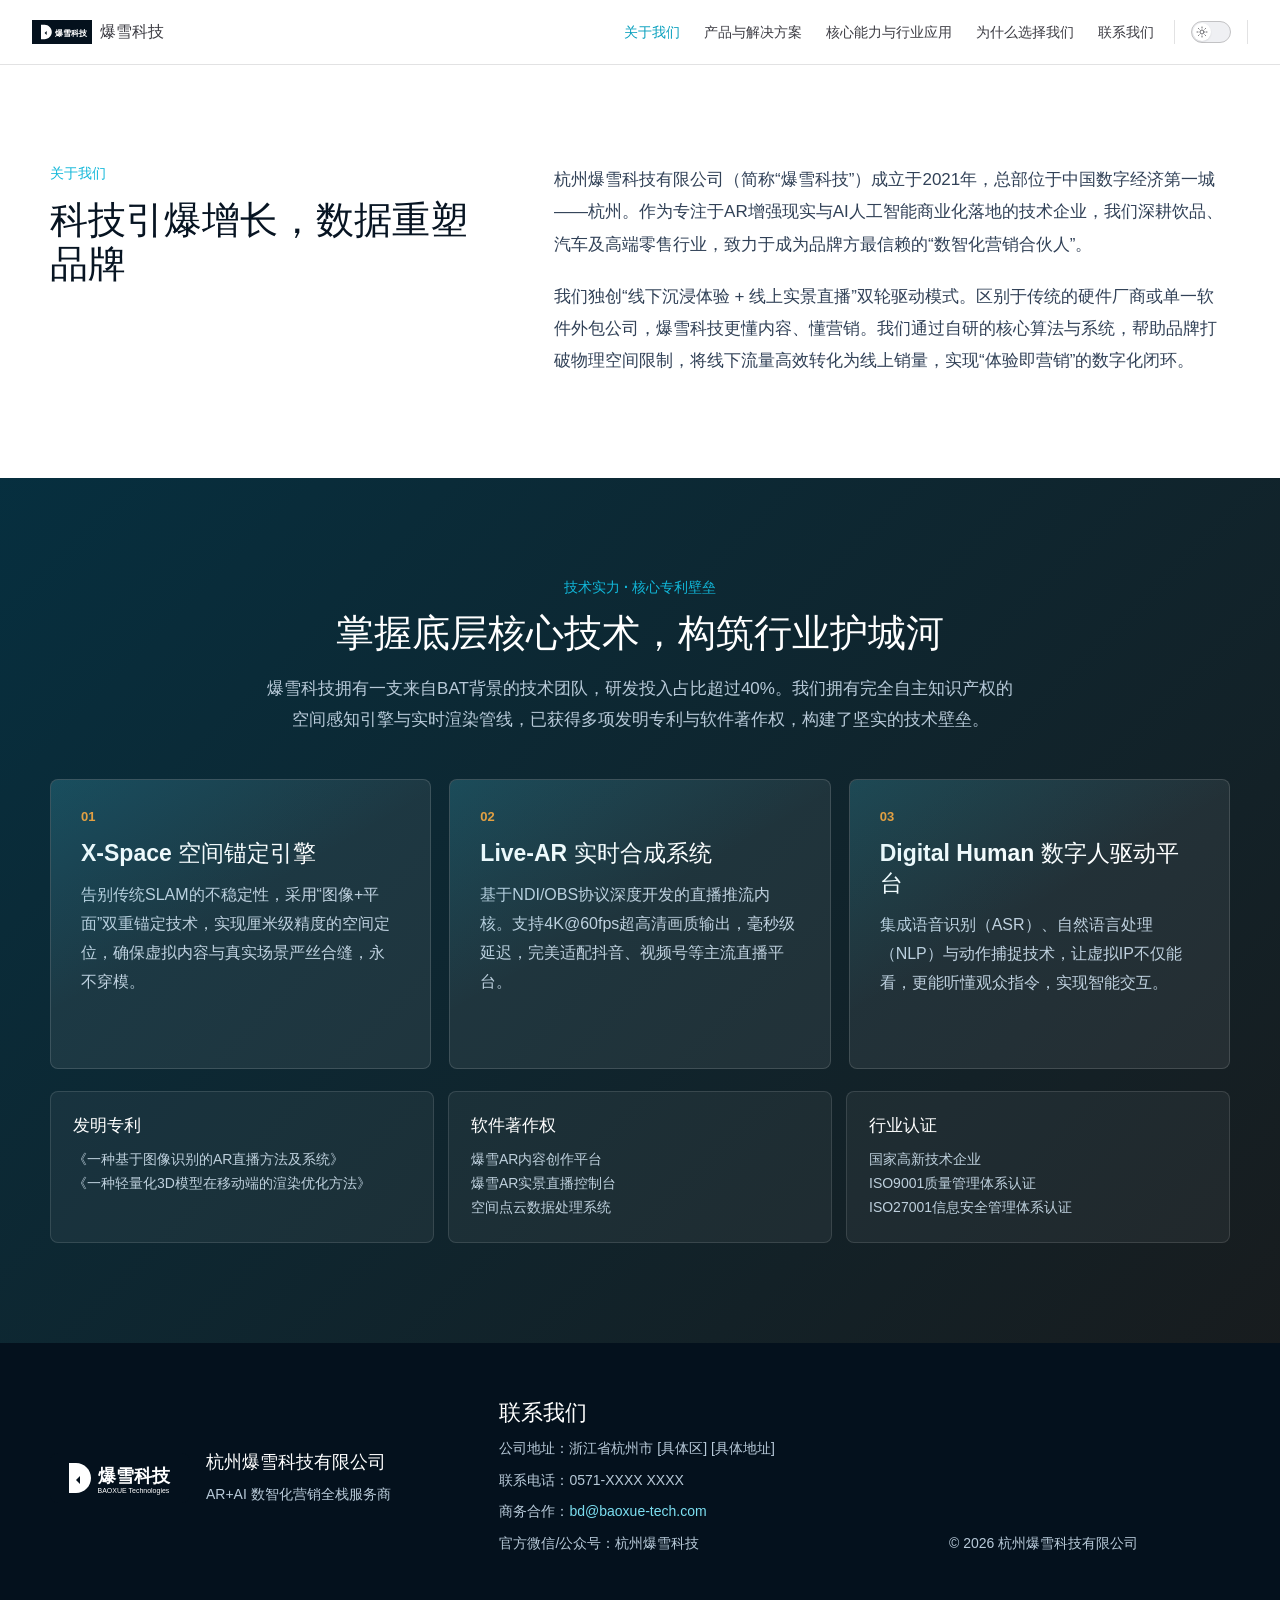
==== about/index.html @ 6fb838d6 "Updates" ====
<!DOCTYPE html>
<html lang="zh-CN" dir="ltr">
  <head>
    <meta charset="utf-8">
    <meta name="viewport" content="width=device-width,initial-scale=1">
    <title>关于我们 | 爆雪科技 | 爆雪科技</title>
    <meta name="description" content="了解爆雪科技，科技引爆增长，数据重塑品牌。">
    <meta name="generator" content="VitePress v1.6.4">
    <link rel="preload stylesheet" href="/assets/style.B9vvHBjK.css" as="style">
    <link rel="preload stylesheet" href="/vp-icons.css" as="style">
    
    <script type="module" src="/assets/app.DvPfn36y.js"></script>
    <link rel="preload" href="/assets/inter-roman-latin.Di8DUHzh.woff2" as="font" type="font/woff2" crossorigin="">
    <link rel="modulepreload" href="/assets/chunks/theme.DfI-Becp.js">
    <link rel="modulepreload" href="/assets/chunks/framework.jwovEGr5.js">
    <link rel="modulepreload" href="/assets/chunks/logo-full.BTf1ACha.js">
    <link rel="modulepreload" href="/assets/about_index.md.BTDjehvE.lean.js">
    <meta name="theme-color" content="#04111d">
    <meta name="keywords" content="爆雪科技,AR营销,AI营销,AR直播,数智化展厅,数字人,3D数字资产">
    <link rel="icon" href="/favicon.svg" type="image/svg+xml">
    <script id="check-dark-mode">(()=>{const e=localStorage.getItem("vitepress-theme-appearance")||"auto",a=window.matchMedia("(prefers-color-scheme: dark)").matches;(!e||e==="auto"?a:e==="dark")&&document.documentElement.classList.add("dark")})();</script>
    <script id="check-mac-os">document.documentElement.classList.toggle("mac",/Mac|iPhone|iPod|iPad/i.test(navigator.platform));</script>
  </head>
  <body>
    <div id="app"><div class="Layout" data-v-5d98c3a5><!--[--><!--]--><!--[--><span tabindex="-1" data-v-0b0ada53></span><a href="#VPContent" class="VPSkipLink visually-hidden" data-v-0b0ada53>Skip to content</a><!--]--><!----><header class="VPNav" data-v-5d98c3a5 data-v-ae24b3ad><div class="VPNavBar" data-v-ae24b3ad data-v-6aa21345><div class="wrapper" data-v-6aa21345><div class="container" data-v-6aa21345><div class="title" data-v-6aa21345><div class="VPNavBarTitle" data-v-6aa21345 data-v-1168a8e4><a class="title" href="/" data-v-1168a8e4><!--[--><!--]--><!--[--><img class="VPImage logo" src="/images/logo.svg" alt data-v-8426fc1a><!--]--><span data-v-1168a8e4>爆雪科技</span><!--[--><!--]--></a></div></div><div class="content" data-v-6aa21345><div class="content-body" data-v-6aa21345><!--[--><!--]--><div class="VPNavBarSearch search" data-v-6aa21345><!----></div><nav aria-labelledby="main-nav-aria-label" class="VPNavBarMenu menu" data-v-6aa21345 data-v-dc692963><span id="main-nav-aria-label" class="visually-hidden" data-v-dc692963> Main Navigation </span><!--[--><!--[--><a class="VPLink link VPNavBarMenuLink active" href="/about/" tabindex="0" data-v-dc692963 data-v-e56f3d57><!--[--><span data-v-e56f3d57>关于我们</span><!--]--></a><!--]--><!--[--><a class="VPLink link VPNavBarMenuLink" href="/solutions/" tabindex="0" data-v-dc692963 data-v-e56f3d57><!--[--><span data-v-e56f3d57>产品与解决方案</span><!--]--></a><!--]--><!--[--><a class="VPLink link VPNavBarMenuLink" href="/capabilities/" tabindex="0" data-v-dc692963 data-v-e56f3d57><!--[--><span data-v-e56f3d57>核心能力与行业应用</span><!--]--></a><!--]--><!--[--><a class="VPLink link VPNavBarMenuLink" href="/advantages/" tabindex="0" data-v-dc692963 data-v-e56f3d57><!--[--><span data-v-e56f3d57>为什么选择我们</span><!--]--></a><!--]--><!--[--><a class="VPLink link VPNavBarMenuLink" href="/contact/" tabindex="0" data-v-dc692963 data-v-e56f3d57><!--[--><span data-v-e56f3d57>联系我们</span><!--]--></a><!--]--><!--]--></nav><!----><div class="VPNavBarAppearance appearance" data-v-6aa21345 data-v-6c893767><button class="VPSwitch VPSwitchAppearance" type="button" role="switch" title aria-checked="false" data-v-6c893767 data-v-5337faa4 data-v-1d5665e3><span class="check" data-v-1d5665e3><span class="icon" data-v-1d5665e3><!--[--><span class="vpi-sun sun" data-v-5337faa4></span><span class="vpi-moon moon" data-v-5337faa4></span><!--]--></span></span></button></div><div class="VPSocialLinks VPNavBarSocialLinks social-links" data-v-6aa21345 data-v-0394ad82 data-v-7bc22406><!--[--><!--]--></div><div class="VPFlyout VPNavBarExtra extra" data-v-6aa21345 data-v-bb2aa2f0 data-v-cf11d7a2><button type="button" class="button" aria-haspopup="true" aria-expanded="false" aria-label="extra navigation" data-v-cf11d7a2><span class="vpi-more-horizontal icon" data-v-cf11d7a2></span></button><div class="menu" data-v-cf11d7a2><div class="VPMenu" data-v-cf11d7a2 data-v-b98bc113><!----><!--[--><!--[--><!----><div class="group" data-v-bb2aa2f0><div class="item appearance" data-v-bb2aa2f0><p class="label" data-v-bb2aa2f0>Appearance</p><div class="appearance-action" data-v-bb2aa2f0><button class="VPSwitch VPSwitchAppearance" type="button" role="switch" title aria-checked="false" data-v-bb2aa2f0 data-v-5337faa4 data-v-1d5665e3><span class="check" data-v-1d5665e3><span class="icon" data-v-1d5665e3><!--[--><span class="vpi-sun sun" data-v-5337faa4></span><span class="vpi-moon moon" data-v-5337faa4></span><!--]--></span></span></button></div></div></div><div class="group" data-v-bb2aa2f0><div class="item social-links" data-v-bb2aa2f0><div class="VPSocialLinks social-links-list" data-v-bb2aa2f0 data-v-7bc22406><!--[--><!--]--></div></div></div><!--]--><!--]--></div></div></div><!--[--><!--]--><button type="button" class="VPNavBarHamburger hamburger" aria-label="mobile navigation" aria-expanded="false" aria-controls="VPNavScreen" data-v-6aa21345 data-v-e5dd9c1c><span class="container" data-v-e5dd9c1c><span class="top" data-v-e5dd9c1c></span><span class="middle" data-v-e5dd9c1c></span><span class="bottom" data-v-e5dd9c1c></span></span></button></div></div></div></div><div class="divider" data-v-6aa21345><div class="divider-line" data-v-6aa21345></div></div></div><!----></header><div class="VPLocalNav empty fixed" data-v-5d98c3a5 data-v-a6f0e41e><div class="container" data-v-a6f0e41e><!----><div class="VPLocalNavOutlineDropdown" style="--vp-vh:0px;" data-v-a6f0e41e data-v-8a42e2b4><button data-v-8a42e2b4>Return to top</button><!----></div></div></div><!----><div class="VPContent" id="VPContent" data-v-5d98c3a5 data-v-1428d186><div class="VPPage" data-v-1428d186><!--[--><!--]--><div style="position:relative;"><div><main class="bx-site"><section class="section section--white" aria-labelledby="about-title"><div class="section__inner two-column"><div><p class="section-label">关于我们</p><h2 id="about-title">科技引爆增长，数据重塑品牌</h2></div><div class="copy-block"><p>杭州爆雪科技有限公司（简称“爆雪科技”）成立于2021年，总部位于中国数字经济第一城——杭州。作为专注于AR增强现实与AI人工智能商业化落地的技术企业，我们深耕饮品、汽车及高端零售行业，致力于成为品牌方最信赖的“数智化营销合伙人”。</p><p>我们独创“线下沉浸体验 + 线上实景直播”双轮驱动模式。区别于传统的硬件厂商或单一软件外包公司，爆雪科技更懂内容、懂营销。我们通过自研的核心算法与系统，帮助品牌打破物理空间限制，将线下流量高效转化为线上销量，实现“体验即营销”的数字化闭环。</p></div></div></section><section class="section section--ink" aria-labelledby="tech-title"><div class="section__inner"><div class="section-heading section-heading--center"><p class="section-label">技术实力 · 核心专利壁垒</p><h2 id="tech-title">掌握底层核心技术，构筑行业护城河</h2><p>爆雪科技拥有一支来自BAT背景的技术团队，研发投入占比超过40%。我们拥有完全自主知识产权的空间感知引擎与实时渲染管线，已获得多项发明专利与软件著作权，构建了坚实的技术壁垒。</p></div><div class="tech-grid" aria-label="核心自研技术"><article><span class="tech-index">01</span><h3>X-Space 空间锚定引擎</h3><p>告别传统SLAM的不稳定性，采用“图像+平面”双重锚定技术，实现厘米级精度的空间定位，确保虚拟内容与真实场景严丝合缝，永不穿模。</p></article><article><span class="tech-index">02</span><h3>Live-AR 实时合成系统</h3><p>基于NDI/OBS协议深度开发的直播推流内核。支持4K@60fps超高清画质输出，毫秒级延迟，完美适配抖音、视频号等主流直播平台。</p></article><article><span class="tech-index">03</span><h3>Digital Human 数字人驱动平台</h3><p>集成语音识别（ASR）、自然语言处理（NLP）与动作捕捉技术，让虚拟IP不仅能看，更能听懂观众指令，实现智能交互。</p></article></div><div class="credential-row" aria-label="知识产权与资质"><div><strong>发明专利</strong><span>《一种基于图像识别的AR直播方法及系统》</span><span>《一种轻量化3D模型在移动端的渲染优化方法》</span></div><div><strong>软件著作权</strong><span>爆雪AR内容创作平台</span><span>爆雪AR实景直播控制台</span><span>空间点云数据处理系统</span></div><div><strong>行业认证</strong><span>国家高新技术企业</span><span>ISO9001质量管理体系认证</span><span>ISO27001信息安全管理体系认证</span></div></div></div></section><footer class="footer" id="contact"><div class="footer__inner"><div class="footer__brand"><img class="footer-logo" src="/images/logo-full.svg" alt="爆雪科技"><div><strong>杭州爆雪科技有限公司</strong><p>AR+AI 数智化营销全栈服务商</p></div></div><div class="footer__contact"><h2>联系我们</h2><p>公司地址：浙江省杭州市 [具体区] [具体地址]</p><p>联系电话：0571-XXXX XXXX</p><p>商务合作：<a href="mailto:bd@baoxue-tech.com">bd@baoxue-tech.com</a></p><p>官方微信/公众号：杭州爆雪科技</p></div><div class="footer__copyright"><p>© 2026 杭州爆雪科技有限公司</p></div></div></footer></main></div></div><!--[--><!--]--></div></div><!----><!--[--><!--]--></div></div>
    <script>window.__VP_HASH_MAP__=JSON.parse("{\"about_index.md\":\"BTDjehvE\",\"advantages_index.md\":\"DTwuZ3JC\",\"capabilities_index.md\":\"DvKxo0j5\",\"contact_index.md\":\"iQgSN8nn\",\"index.md\":\"Cw_OBEGE\",\"solutions_index.md\":\"YDirl_4z\"}");window.__VP_SITE_DATA__=JSON.parse("{\"lang\":\"zh-CN\",\"dir\":\"ltr\",\"title\":\"爆雪科技\",\"description\":\"AR+AI 数智化营销全栈服务商\",\"base\":\"/\",\"head\":[],\"router\":{\"prefetchLinks\":true},\"appearance\":true,\"themeConfig\":{\"logo\":\"/images/logo.svg\",\"siteTitle\":\"爆雪科技\",\"nav\":[{\"text\":\"关于我们\",\"link\":\"/about/\"},{\"text\":\"产品与解决方案\",\"link\":\"/solutions/\"},{\"text\":\"核心能力与行业应用\",\"link\":\"/capabilities/\"},{\"text\":\"为什么选择我们\",\"link\":\"/advantages/\"},{\"text\":\"联系我们\",\"link\":\"/contact/\"}],\"socialLinks\":[]},\"locales\":{},\"scrollOffset\":134,\"cleanUrls\":true}");</script>
    
  </body>
</html>
---- assets/style.B9vvHBjK.css ----
@font-face{font-family:Inter;font-style:normal;font-weight:100 900;font-display:swap;src:url(/assets/inter-roman-cyrillic-ext.BBPuwvHQ.woff2) format("woff2");unicode-range:U+0460-052F,U+1C80-1C88,U+20B4,U+2DE0-2DFF,U+A640-A69F,U+FE2E-FE2F}@font-face{font-family:Inter;font-style:normal;font-weight:100 900;font-display:swap;src:url(/assets/inter-roman-cyrillic.C5lxZ8CY.woff2) format("woff2");unicode-range:U+0301,U+0400-045F,U+0490-0491,U+04B0-04B1,U+2116}@font-face{font-family:Inter;font-style:normal;font-weight:100 900;font-display:swap;src:url(/assets/inter-roman-greek-ext.CqjqNYQ-.woff2) format("woff2");unicode-range:U+1F00-1FFF}@font-face{font-family:Inter;font-style:normal;font-weight:100 900;font-display:swap;src:url(/assets/inter-roman-greek.BBVDIX6e.woff2) format("woff2");unicode-range:U+0370-0377,U+037A-037F,U+0384-038A,U+038C,U+038E-03A1,U+03A3-03FF}@font-face{font-family:Inter;font-style:normal;font-weight:100 900;font-display:swap;src:url(/assets/inter-roman-vietnamese.BjW4sHH5.woff2) format("woff2");unicode-range:U+0102-0103,U+0110-0111,U+0128-0129,U+0168-0169,U+01A0-01A1,U+01AF-01B0,U+0300-0301,U+0303-0304,U+0308-0309,U+0323,U+0329,U+1EA0-1EF9,U+20AB}@font-face{font-family:Inter;font-style:normal;font-weight:100 900;font-display:swap;src:url(/assets/inter-roman-latin-ext.4ZJIpNVo.woff2) format("woff2");unicode-range:U+0100-02AF,U+0304,U+0308,U+0329,U+1E00-1E9F,U+1EF2-1EFF,U+2020,U+20A0-20AB,U+20AD-20C0,U+2113,U+2C60-2C7F,U+A720-A7FF}@font-face{font-family:Inter;font-style:normal;font-weight:100 900;font-display:swap;src:url(/assets/inter-roman-latin.Di8DUHzh.woff2) format("woff2");unicode-range:U+0000-00FF,U+0131,U+0152-0153,U+02BB-02BC,U+02C6,U+02DA,U+02DC,U+0304,U+0308,U+0329,U+2000-206F,U+2074,U+20AC,U+2122,U+2191,U+2193,U+2212,U+2215,U+FEFF,U+FFFD}@font-face{font-family:Inter;font-style:italic;font-weight:100 900;font-display:swap;src:url(/assets/inter-italic-cyrillic-ext.r48I6akx.woff2) format("woff2");unicode-range:U+0460-052F,U+1C80-1C88,U+20B4,U+2DE0-2DFF,U+A640-A69F,U+FE2E-FE2F}@font-face{font-family:Inter;font-style:italic;font-weight:100 900;font-display:swap;src:url(/assets/inter-italic-cyrillic.By2_1cv3.woff2) format("woff2");unicode-range:U+0301,U+0400-045F,U+0490-0491,U+04B0-04B1,U+2116}@font-face{font-family:Inter;font-style:italic;font-weight:100 900;font-display:swap;src:url(/assets/inter-italic-greek-ext.1u6EdAuj.woff2) format("woff2");unicode-range:U+1F00-1FFF}@font-face{font-family:Inter;font-style:italic;font-weight:100 900;font-display:swap;src:url(/assets/inter-italic-greek.DJ8dCoTZ.woff2) format("woff2");unicode-range:U+0370-0377,U+037A-037F,U+0384-038A,U+038C,U+038E-03A1,U+03A3-03FF}@font-face{font-family:Inter;font-style:italic;font-weight:100 900;font-display:swap;src:url(/assets/inter-italic-vietnamese.BSbpV94h.woff2) format("woff2");unicode-range:U+0102-0103,U+0110-0111,U+0128-0129,U+0168-0169,U+01A0-01A1,U+01AF-01B0,U+0300-0301,U+0303-0304,U+0308-0309,U+0323,U+0329,U+1EA0-1EF9,U+20AB}@font-face{font-family:Inter;font-style:italic;font-weight:100 900;font-display:swap;src:url(/assets/inter-italic-latin-ext.CN1xVJS-.woff2) format("woff2");unicode-range:U+0100-02AF,U+0304,U+0308,U+0329,U+1E00-1E9F,U+1EF2-1EFF,U+2020,U+20A0-20AB,U+20AD-20C0,U+2113,U+2C60-2C7F,U+A720-A7FF}@font-face{font-family:Inter;font-style:italic;font-weight:100 900;font-display:swap;src:url(/assets/inter-italic-latin.C2AdPX0b.woff2) format("woff2");unicode-range:U+0000-00FF,U+0131,U+0152-0153,U+02BB-02BC,U+02C6,U+02DA,U+02DC,U+0304,U+0308,U+0329,U+2000-206F,U+2074,U+20AC,U+2122,U+2191,U+2193,U+2212,U+2215,U+FEFF,U+FFFD}@font-face{font-family:Punctuation SC;font-weight:400;src:local("PingFang SC Regular"),local("Noto Sans CJK SC"),local("Microsoft YaHei");unicode-range:U+201C,U+201D,U+2018,U+2019,U+2E3A,U+2014,U+2013,U+2026,U+00B7,U+007E,U+002F}@font-face{font-family:Punctuation SC;font-weight:500;src:local("PingFang SC Medium"),local("Noto Sans CJK SC"),local("Microsoft YaHei");unicode-range:U+201C,U+201D,U+2018,U+2019,U+2E3A,U+2014,U+2013,U+2026,U+00B7,U+007E,U+002F}@font-face{font-family:Punctuation SC;font-weight:600;src:local("PingFang SC Semibold"),local("Noto Sans CJK SC Bold"),local("Microsoft YaHei Bold");unicode-range:U+201C,U+201D,U+2018,U+2019,U+2E3A,U+2014,U+2013,U+2026,U+00B7,U+007E,U+002F}@font-face{font-family:Punctuation SC;font-weight:700;src:local("PingFang SC Semibold"),local("Noto Sans CJK SC Bold"),local("Microsoft YaHei Bold");unicode-range:U+201C,U+201D,U+2018,U+2019,U+2E3A,U+2014,U+2013,U+2026,U+00B7,U+007E,U+002F}:root{--vp-c-white: #ffffff;--vp-c-black: #000000;--vp-c-neutral: var(--vp-c-black);--vp-c-neutral-inverse: var(--vp-c-white)}.dark{--vp-c-neutral: var(--vp-c-white);--vp-c-neutral-inverse: var(--vp-c-black)}:root{--vp-c-gray-1: #dddde3;--vp-c-gray-2: #e4e4e9;--vp-c-gray-3: #ebebef;--vp-c-gray-soft: rgba(142, 150, 170, .14);--vp-c-indigo-1: #3451b2;--vp-c-indigo-2: #3a5ccc;--vp-c-indigo-3: #5672cd;--vp-c-indigo-soft: rgba(100, 108, 255, .14);--vp-c-purple-1: #6f42c1;--vp-c-purple-2: #7e4cc9;--vp-c-purple-3: #8e5cd9;--vp-c-purple-soft: rgba(159, 122, 234, .14);--vp-c-green-1: #18794e;--vp-c-green-2: #299764;--vp-c-green-3: #30a46c;--vp-c-green-soft: rgba(16, 185, 129, .14);--vp-c-yellow-1: #915930;--vp-c-yellow-2: #946300;--vp-c-yellow-3: #9f6a00;--vp-c-yellow-soft: rgba(234, 179, 8, .14);--vp-c-red-1: #b8272c;--vp-c-red-2: #d5393e;--vp-c-red-3: #e0575b;--vp-c-red-soft: rgba(244, 63, 94, .14);--vp-c-sponsor: #db2777}.dark{--vp-c-gray-1: #515c67;--vp-c-gray-2: #414853;--vp-c-gray-3: #32363f;--vp-c-gray-soft: rgba(101, 117, 133, .16);--vp-c-indigo-1: #a8b1ff;--vp-c-indigo-2: #5c73e7;--vp-c-indigo-3: #3e63dd;--vp-c-indigo-soft: rgba(100, 108, 255, .16);--vp-c-purple-1: #c8abfa;--vp-c-purple-2: #a879e6;--vp-c-purple-3: #8e5cd9;--vp-c-purple-soft: rgba(159, 122, 234, .16);--vp-c-green-1: #3dd68c;--vp-c-green-2: #30a46c;--vp-c-green-3: #298459;--vp-c-green-soft: rgba(16, 185, 129, .16);--vp-c-yellow-1: #f9b44e;--vp-c-yellow-2: #da8b17;--vp-c-yellow-3: #a46a0a;--vp-c-yellow-soft: rgba(234, 179, 8, .16);--vp-c-red-1: #f66f81;--vp-c-red-2: #f14158;--vp-c-red-3: #b62a3c;--vp-c-red-soft: rgba(244, 63, 94, .16)}:root{--vp-c-bg: #ffffff;--vp-c-bg-alt: #f6f6f7;--vp-c-bg-elv: #ffffff;--vp-c-bg-soft: #f6f6f7}.dark{--vp-c-bg: #1b1b1f;--vp-c-bg-alt: #161618;--vp-c-bg-elv: #202127;--vp-c-bg-soft: #202127}:root{--vp-c-border: #c2c2c4;--vp-c-divider: #e2e2e3;--vp-c-gutter: #e2e2e3}.dark{--vp-c-border: #3c3f44;--vp-c-divider: #2e2e32;--vp-c-gutter: #000000}:root{--vp-c-text-1: #3c3c43;--vp-c-text-2: #67676c;--vp-c-text-3: #929295}.dark{--vp-c-text-1: #dfdfd6;--vp-c-text-2: #98989f;--vp-c-text-3: #6a6a71}:root{--vp-c-default-1: var(--vp-c-gray-1);--vp-c-default-2: var(--vp-c-gray-2);--vp-c-default-3: var(--vp-c-gray-3);--vp-c-default-soft: var(--vp-c-gray-soft);--vp-c-brand-1: var(--vp-c-indigo-1);--vp-c-brand-2: var(--vp-c-indigo-2);--vp-c-brand-3: var(--vp-c-indigo-3);--vp-c-brand-soft: var(--vp-c-indigo-soft);--vp-c-brand: var(--vp-c-brand-1);--vp-c-tip-1: var(--vp-c-brand-1);--vp-c-tip-2: var(--vp-c-brand-2);--vp-c-tip-3: var(--vp-c-brand-3);--vp-c-tip-soft: var(--vp-c-brand-soft);--vp-c-note-1: var(--vp-c-brand-1);--vp-c-note-2: var(--vp-c-brand-2);--vp-c-note-3: var(--vp-c-brand-3);--vp-c-note-soft: var(--vp-c-brand-soft);--vp-c-success-1: var(--vp-c-green-1);--vp-c-success-2: var(--vp-c-green-2);--vp-c-success-3: var(--vp-c-green-3);--vp-c-success-soft: var(--vp-c-green-soft);--vp-c-important-1: var(--vp-c-purple-1);--vp-c-important-2: var(--vp-c-purple-2);--vp-c-important-3: var(--vp-c-purple-3);--vp-c-important-soft: var(--vp-c-purple-soft);--vp-c-warning-1: var(--vp-c-yellow-1);--vp-c-warning-2: var(--vp-c-yellow-2);--vp-c-warning-3: var(--vp-c-yellow-3);--vp-c-warning-soft: var(--vp-c-yellow-soft);--vp-c-danger-1: var(--vp-c-red-1);--vp-c-danger-2: var(--vp-c-red-2);--vp-c-danger-3: var(--vp-c-red-3);--vp-c-danger-soft: var(--vp-c-red-soft);--vp-c-caution-1: var(--vp-c-red-1);--vp-c-caution-2: var(--vp-c-red-2);--vp-c-caution-3: var(--vp-c-red-3);--vp-c-caution-soft: var(--vp-c-red-soft)}:root{--vp-font-family-base: "Inter", ui-sans-serif, system-ui, sans-serif, "Apple Color Emoji", "Segoe UI Emoji", "Segoe UI Symbol", "Noto Color Emoji";--vp-font-family-mono: ui-monospace, "Menlo", "Monaco", "Consolas", "Liberation Mono", "Courier New", monospace;font-optical-sizing:auto}:root:where(:lang(zh)){--vp-font-family-base: "Punctuation SC", "Inter", ui-sans-serif, system-ui, sans-serif, "Apple Color Emoji", "Segoe UI Emoji", "Segoe UI Symbol", "Noto Color Emoji"}:root{--vp-shadow-1: 0 1px 2px rgba(0, 0, 0, .04), 0 1px 2px rgba(0, 0, 0, .06);--vp-shadow-2: 0 3px 12px rgba(0, 0, 0, .07), 0 1px 4px rgba(0, 0, 0, .07);--vp-shadow-3: 0 12px 32px rgba(0, 0, 0, .1), 0 2px 6px rgba(0, 0, 0, .08);--vp-shadow-4: 0 14px 44px rgba(0, 0, 0, .12), 0 3px 9px rgba(0, 0, 0, .12);--vp-shadow-5: 0 18px 56px rgba(0, 0, 0, .16), 0 4px 12px rgba(0, 0, 0, .16)}:root{--vp-z-index-footer: 10;--vp-z-index-local-nav: 20;--vp-z-index-nav: 30;--vp-z-index-layout-top: 40;--vp-z-index-backdrop: 50;--vp-z-index-sidebar: 60}@media (min-width: 960px){:root{--vp-z-index-sidebar: 25}}:root{--vp-layout-max-width: 1440px}:root{--vp-header-anchor-symbol: "#"}:root{--vp-code-line-height: 1.7;--vp-code-font-size: .875em;--vp-code-color: var(--vp-c-brand-1);--vp-code-link-color: var(--vp-c-brand-1);--vp-code-link-hover-color: var(--vp-c-brand-2);--vp-code-bg: var(--vp-c-default-soft);--vp-code-block-color: var(--vp-c-text-2);--vp-code-block-bg: var(--vp-c-bg-alt);--vp-code-block-divider-color: var(--vp-c-gutter);--vp-code-lang-color: var(--vp-c-text-3);--vp-code-line-highlight-color: var(--vp-c-default-soft);--vp-code-line-number-color: var(--vp-c-text-3);--vp-code-line-diff-add-color: var(--vp-c-success-soft);--vp-code-line-diff-add-symbol-color: var(--vp-c-success-1);--vp-code-line-diff-remove-color: var(--vp-c-danger-soft);--vp-code-line-diff-remove-symbol-color: var(--vp-c-danger-1);--vp-code-line-warning-color: var(--vp-c-warning-soft);--vp-code-line-error-color: var(--vp-c-danger-soft);--vp-code-copy-code-border-color: var(--vp-c-divider);--vp-code-copy-code-bg: var(--vp-c-bg-soft);--vp-code-copy-code-hover-border-color: var(--vp-c-divider);--vp-code-copy-code-hover-bg: var(--vp-c-bg);--vp-code-copy-code-active-text: var(--vp-c-text-2);--vp-code-copy-copied-text-content: "Copied";--vp-code-tab-divider: var(--vp-code-block-divider-color);--vp-code-tab-text-color: var(--vp-c-text-2);--vp-code-tab-bg: var(--vp-code-block-bg);--vp-code-tab-hover-text-color: var(--vp-c-text-1);--vp-code-tab-active-text-color: var(--vp-c-text-1);--vp-code-tab-active-bar-color: var(--vp-c-brand-1)}:lang(es),:lang(pt){--vp-code-copy-copied-text-content: "Copiado"}:lang(fa){--vp-code-copy-copied-text-content: "کپی شد"}:lang(ko){--vp-code-copy-copied-text-content: "복사됨"}:lang(ru){--vp-code-copy-copied-text-content: "Скопировано"}:lang(zh){--vp-code-copy-copied-text-content: "已复制"}:root{--vp-button-brand-border: transparent;--vp-button-brand-text: var(--vp-c-white);--vp-button-brand-bg: var(--vp-c-brand-3);--vp-button-brand-hover-border: transparent;--vp-button-brand-hover-text: var(--vp-c-white);--vp-button-brand-hover-bg: var(--vp-c-brand-2);--vp-button-brand-active-border: transparent;--vp-button-brand-active-text: var(--vp-c-white);--vp-button-brand-active-bg: var(--vp-c-brand-1);--vp-button-alt-border: transparent;--vp-button-alt-text: var(--vp-c-text-1);--vp-button-alt-bg: var(--vp-c-default-3);--vp-button-alt-hover-border: transparent;--vp-button-alt-hover-text: var(--vp-c-text-1);--vp-button-alt-hover-bg: var(--vp-c-default-2);--vp-button-alt-active-border: transparent;--vp-button-alt-active-text: var(--vp-c-text-1);--vp-button-alt-active-bg: var(--vp-c-default-1);--vp-button-sponsor-border: var(--vp-c-text-2);--vp-button-sponsor-text: var(--vp-c-text-2);--vp-button-sponsor-bg: transparent;--vp-button-sponsor-hover-border: var(--vp-c-sponsor);--vp-button-sponsor-hover-text: var(--vp-c-sponsor);--vp-button-sponsor-hover-bg: transparent;--vp-button-sponsor-active-border: var(--vp-c-sponsor);--vp-button-sponsor-active-text: var(--vp-c-sponsor);--vp-button-sponsor-active-bg: transparent}:root{--vp-custom-block-font-size: 14px;--vp-custom-block-code-font-size: 13px;--vp-custom-block-info-border: transparent;--vp-custom-block-info-text: var(--vp-c-text-1);--vp-custom-block-info-bg: var(--vp-c-default-soft);--vp-custom-block-info-code-bg: var(--vp-c-default-soft);--vp-custom-block-note-border: transparent;--vp-custom-block-note-text: var(--vp-c-text-1);--vp-custom-block-note-bg: var(--vp-c-default-soft);--vp-custom-block-note-code-bg: var(--vp-c-default-soft);--vp-custom-block-tip-border: transparent;--vp-custom-block-tip-text: var(--vp-c-text-1);--vp-custom-block-tip-bg: var(--vp-c-tip-soft);--vp-custom-block-tip-code-bg: var(--vp-c-tip-soft);--vp-custom-block-important-border: transparent;--vp-custom-block-important-text: var(--vp-c-text-1);--vp-custom-block-important-bg: var(--vp-c-important-soft);--vp-custom-block-important-code-bg: var(--vp-c-important-soft);--vp-custom-block-warning-border: transparent;--vp-custom-block-warning-text: var(--vp-c-text-1);--vp-custom-block-warning-bg: var(--vp-c-warning-soft);--vp-custom-block-warning-code-bg: var(--vp-c-warning-soft);--vp-custom-block-danger-border: transparent;--vp-custom-block-danger-text: var(--vp-c-text-1);--vp-custom-block-danger-bg: var(--vp-c-danger-soft);--vp-custom-block-danger-code-bg: var(--vp-c-danger-soft);--vp-custom-block-caution-border: transparent;--vp-custom-block-caution-text: var(--vp-c-text-1);--vp-custom-block-caution-bg: var(--vp-c-caution-soft);--vp-custom-block-caution-code-bg: var(--vp-c-caution-soft);--vp-custom-block-details-border: var(--vp-custom-block-info-border);--vp-custom-block-details-text: var(--vp-custom-block-info-text);--vp-custom-block-details-bg: var(--vp-custom-block-info-bg);--vp-custom-block-details-code-bg: var(--vp-custom-block-info-code-bg)}:root{--vp-input-border-color: var(--vp-c-border);--vp-input-bg-color: var(--vp-c-bg-alt);--vp-input-switch-bg-color: var(--vp-c-default-soft)}:root{--vp-nav-height: 64px;--vp-nav-bg-color: var(--vp-c-bg);--vp-nav-screen-bg-color: var(--vp-c-bg);--vp-nav-logo-height: 24px}.hide-nav{--vp-nav-height: 0px}.hide-nav .VPSidebar{--vp-nav-height: 22px}:root{--vp-local-nav-bg-color: var(--vp-c-bg)}:root{--vp-sidebar-width: 272px;--vp-sidebar-bg-color: var(--vp-c-bg-alt)}:root{--vp-backdrop-bg-color: rgba(0, 0, 0, .6)}:root{--vp-home-hero-name-color: var(--vp-c-brand-1);--vp-home-hero-name-background: transparent;--vp-home-hero-image-background-image: none;--vp-home-hero-image-filter: none}:root{--vp-badge-info-border: transparent;--vp-badge-info-text: var(--vp-c-text-2);--vp-badge-info-bg: var(--vp-c-default-soft);--vp-badge-tip-border: transparent;--vp-badge-tip-text: var(--vp-c-tip-1);--vp-badge-tip-bg: var(--vp-c-tip-soft);--vp-badge-warning-border: transparent;--vp-badge-warning-text: var(--vp-c-warning-1);--vp-badge-warning-bg: var(--vp-c-warning-soft);--vp-badge-danger-border: transparent;--vp-badge-danger-text: var(--vp-c-danger-1);--vp-badge-danger-bg: var(--vp-c-danger-soft)}:root{--vp-carbon-ads-text-color: var(--vp-c-text-1);--vp-carbon-ads-poweredby-color: var(--vp-c-text-2);--vp-carbon-ads-bg-color: var(--vp-c-bg-soft);--vp-carbon-ads-hover-text-color: var(--vp-c-brand-1);--vp-carbon-ads-hover-poweredby-color: var(--vp-c-text-1)}:root{--vp-local-search-bg: var(--vp-c-bg);--vp-local-search-result-bg: var(--vp-c-bg);--vp-local-search-result-border: var(--vp-c-divider);--vp-local-search-result-selected-bg: var(--vp-c-bg);--vp-local-search-result-selected-border: var(--vp-c-brand-1);--vp-local-search-highlight-bg: var(--vp-c-brand-1);--vp-local-search-highlight-text: var(--vp-c-neutral-inverse)}@media (prefers-reduced-motion: reduce){*,:before,:after{animation-delay:-1ms!important;animation-duration:1ms!important;animation-iteration-count:1!important;background-attachment:initial!important;scroll-behavior:auto!important;transition-duration:0s!important;transition-delay:0s!important}}*,:before,:after{box-sizing:border-box}html{line-height:1.4;font-size:16px;-webkit-text-size-adjust:100%}html.dark{color-scheme:dark}body{margin:0;width:100%;min-width:320px;min-height:100vh;line-height:24px;font-family:var(--vp-font-family-base);font-size:16px;font-weight:400;color:var(--vp-c-text-1);background-color:var(--vp-c-bg);font-synthesis:style;text-rendering:optimizeLegibility;-webkit-font-smoothing:antialiased;-moz-osx-font-smoothing:grayscale}main{display:block}h1,h2,h3,h4,h5,h6{margin:0;line-height:24px;font-size:16px;font-weight:400}p{margin:0}strong,b{font-weight:600}a,area,button,[role=button],input,label,select,summary,textarea{touch-action:manipulation}a{color:inherit;text-decoration:inherit}ol,ul{list-style:none;margin:0;padding:0}blockquote{margin:0}pre,code,kbd,samp{font-family:var(--vp-font-family-mono)}img,svg,video,canvas,audio,iframe,embed,object{display:block}figure{margin:0}img,video{max-width:100%;height:auto}button,input,optgroup,select,textarea{border:0;padding:0;line-height:inherit;color:inherit}button{padding:0;font-family:inherit;background-color:transparent;background-image:none}button:enabled,[role=button]:enabled{cursor:pointer}button:focus,button:focus-visible{outline:1px dotted;outline:4px auto -webkit-focus-ring-color}button:focus:not(:focus-visible){outline:none!important}input:focus,textarea:focus,select:focus{outline:none}table{border-collapse:collapse}input{background-color:transparent}input:-ms-input-placeholder,textarea:-ms-input-placeholder{color:var(--vp-c-text-3)}input::-ms-input-placeholder,textarea::-ms-input-placeholder{color:var(--vp-c-text-3)}input::placeholder,textarea::placeholder{color:var(--vp-c-text-3)}input::-webkit-outer-spin-button,input::-webkit-inner-spin-button{-webkit-appearance:none;margin:0}input[type=number]{-moz-appearance:textfield}textarea{resize:vertical}select{-webkit-appearance:none}fieldset{margin:0;padding:0}h1,h2,h3,h4,h5,h6,li,p{overflow-wrap:break-word}vite-error-overlay{z-index:9999}mjx-container{overflow-x:auto}mjx-container>svg{display:inline-block;margin:auto}[class^=vpi-],[class*=" vpi-"],.vp-icon{width:1em;height:1em}[class^=vpi-].bg,[class*=" vpi-"].bg,.vp-icon.bg{background-size:100% 100%;background-color:transparent}[class^=vpi-]:not(.bg),[class*=" vpi-"]:not(.bg),.vp-icon:not(.bg){-webkit-mask:var(--icon) no-repeat;mask:var(--icon) no-repeat;-webkit-mask-size:100% 100%;mask-size:100% 100%;background-color:currentColor;color:inherit}.vpi-align-left{--icon: url("data:image/svg+xml,%3Csvg xmlns='http://www.w3.org/2000/svg' fill='none' stroke='currentColor' stroke-linecap='round' stroke-linejoin='round' stroke-width='2' viewBox='0 0 24 24'%3E%3Cpath d='M21 6H3M15 12H3M17 18H3'/%3E%3C/svg%3E")}.vpi-arrow-right,.vpi-arrow-down,.vpi-arrow-left,.vpi-arrow-up{--icon: url("data:image/svg+xml,%3Csvg xmlns='http://www.w3.org/2000/svg' fill='none' stroke='currentColor' stroke-linecap='round' stroke-linejoin='round' stroke-width='2' viewBox='0 0 24 24'%3E%3Cpath d='M5 12h14M12 5l7 7-7 7'/%3E%3C/svg%3E")}.vpi-chevron-right,.vpi-chevron-down,.vpi-chevron-left,.vpi-chevron-up{--icon: url("data:image/svg+xml,%3Csvg xmlns='http://www.w3.org/2000/svg' fill='none' stroke='currentColor' stroke-linecap='round' stroke-linejoin='round' stroke-width='2' viewBox='0 0 24 24'%3E%3Cpath d='m9 18 6-6-6-6'/%3E%3C/svg%3E")}.vpi-chevron-down,.vpi-arrow-down{transform:rotate(90deg)}.vpi-chevron-left,.vpi-arrow-left{transform:rotate(180deg)}.vpi-chevron-up,.vpi-arrow-up{transform:rotate(-90deg)}.vpi-square-pen{--icon: url("data:image/svg+xml,%3Csvg xmlns='http://www.w3.org/2000/svg' fill='none' stroke='currentColor' stroke-linecap='round' stroke-linejoin='round' stroke-width='2' viewBox='0 0 24 24'%3E%3Cpath d='M12 3H5a2 2 0 0 0-2 2v14a2 2 0 0 0 2 2h14a2 2 0 0 0 2-2v-7'/%3E%3Cpath d='M18.375 2.625a2.121 2.121 0 1 1 3 3L12 15l-4 1 1-4Z'/%3E%3C/svg%3E")}.vpi-plus{--icon: url("data:image/svg+xml,%3Csvg xmlns='http://www.w3.org/2000/svg' fill='none' stroke='currentColor' stroke-linecap='round' stroke-linejoin='round' stroke-width='2' viewBox='0 0 24 24'%3E%3Cpath d='M5 12h14M12 5v14'/%3E%3C/svg%3E")}.vpi-sun{--icon: url("data:image/svg+xml,%3Csvg xmlns='http://www.w3.org/2000/svg' fill='none' stroke='currentColor' stroke-linecap='round' stroke-linejoin='round' stroke-width='2' viewBox='0 0 24 24'%3E%3Ccircle cx='12' cy='12' r='4'/%3E%3Cpath d='M12 2v2M12 20v2M4.93 4.93l1.41 1.41M17.66 17.66l1.41 1.41M2 12h2M20 12h2M6.34 17.66l-1.41 1.41M19.07 4.93l-1.41 1.41'/%3E%3C/svg%3E")}.vpi-moon{--icon: url("data:image/svg+xml,%3Csvg xmlns='http://www.w3.org/2000/svg' fill='none' stroke='currentColor' stroke-linecap='round' stroke-linejoin='round' stroke-width='2' viewBox='0 0 24 24'%3E%3Cpath d='M12 3a6 6 0 0 0 9 9 9 9 0 1 1-9-9Z'/%3E%3C/svg%3E")}.vpi-more-horizontal{--icon: url("data:image/svg+xml,%3Csvg xmlns='http://www.w3.org/2000/svg' fill='none' stroke='currentColor' stroke-linecap='round' stroke-linejoin='round' stroke-width='2' viewBox='0 0 24 24'%3E%3Ccircle cx='12' cy='12' r='1'/%3E%3Ccircle cx='19' cy='12' r='1'/%3E%3Ccircle cx='5' cy='12' r='1'/%3E%3C/svg%3E")}.vpi-languages{--icon: url("data:image/svg+xml,%3Csvg xmlns='http://www.w3.org/2000/svg' fill='none' stroke='currentColor' stroke-linecap='round' stroke-linejoin='round' stroke-width='2' viewBox='0 0 24 24'%3E%3Cpath d='m5 8 6 6M4 14l6-6 2-3M2 5h12M7 2h1M22 22l-5-10-5 10M14 18h6'/%3E%3C/svg%3E")}.vpi-heart{--icon: url("data:image/svg+xml,%3Csvg xmlns='http://www.w3.org/2000/svg' fill='none' stroke='currentColor' stroke-linecap='round' stroke-linejoin='round' stroke-width='2' viewBox='0 0 24 24'%3E%3Cpath d='M19 14c1.49-1.46 3-3.21 3-5.5A5.5 5.5 0 0 0 16.5 3c-1.76 0-3 .5-4.5 2-1.5-1.5-2.74-2-4.5-2A5.5 5.5 0 0 0 2 8.5c0 2.3 1.5 4.05 3 5.5l7 7Z'/%3E%3C/svg%3E")}.vpi-search{--icon: url("data:image/svg+xml,%3Csvg xmlns='http://www.w3.org/2000/svg' fill='none' stroke='currentColor' stroke-linecap='round' stroke-linejoin='round' stroke-width='2' viewBox='0 0 24 24'%3E%3Ccircle cx='11' cy='11' r='8'/%3E%3Cpath d='m21 21-4.3-4.3'/%3E%3C/svg%3E")}.vpi-layout-list{--icon: url("data:image/svg+xml,%3Csvg xmlns='http://www.w3.org/2000/svg' fill='none' stroke='currentColor' stroke-linecap='round' stroke-linejoin='round' stroke-width='2' viewBox='0 0 24 24'%3E%3Crect width='7' height='7' x='3' y='3' rx='1'/%3E%3Crect width='7' height='7' x='3' y='14' rx='1'/%3E%3Cpath d='M14 4h7M14 9h7M14 15h7M14 20h7'/%3E%3C/svg%3E")}.vpi-delete{--icon: url("data:image/svg+xml,%3Csvg xmlns='http://www.w3.org/2000/svg' fill='none' stroke='currentColor' stroke-linecap='round' stroke-linejoin='round' stroke-width='2' viewBox='0 0 24 24'%3E%3Cpath d='M20 5H9l-7 7 7 7h11a2 2 0 0 0 2-2V7a2 2 0 0 0-2-2ZM18 9l-6 6M12 9l6 6'/%3E%3C/svg%3E")}.vpi-corner-down-left{--icon: url("data:image/svg+xml,%3Csvg xmlns='http://www.w3.org/2000/svg' fill='none' stroke='currentColor' stroke-linecap='round' stroke-linejoin='round' stroke-width='2' viewBox='0 0 24 24'%3E%3Cpath d='m9 10-5 5 5 5'/%3E%3Cpath d='M20 4v7a4 4 0 0 1-4 4H4'/%3E%3C/svg%3E")}:root{--vp-icon-copy: url("data:image/svg+xml,%3Csvg xmlns='http://www.w3.org/2000/svg' fill='none' stroke='rgba(128,128,128,1)' stroke-linecap='round' stroke-linejoin='round' stroke-width='2' viewBox='0 0 24 24'%3E%3Crect width='8' height='4' x='8' y='2' rx='1' ry='1'/%3E%3Cpath d='M16 4h2a2 2 0 0 1 2 2v14a2 2 0 0 1-2 2H6a2 2 0 0 1-2-2V6a2 2 0 0 1 2-2h2'/%3E%3C/svg%3E");--vp-icon-copied: url("data:image/svg+xml,%3Csvg xmlns='http://www.w3.org/2000/svg' fill='none' stroke='rgba(128,128,128,1)' stroke-linecap='round' stroke-linejoin='round' stroke-width='2' viewBox='0 0 24 24'%3E%3Crect width='8' height='4' x='8' y='2' rx='1' ry='1'/%3E%3Cpath d='M16 4h2a2 2 0 0 1 2 2v14a2 2 0 0 1-2 2H6a2 2 0 0 1-2-2V6a2 2 0 0 1 2-2h2'/%3E%3Cpath d='m9 14 2 2 4-4'/%3E%3C/svg%3E")}.visually-hidden{position:absolute;width:1px;height:1px;white-space:nowrap;clip:rect(0 0 0 0);clip-path:inset(50%);overflow:hidden}.custom-block{border:1px solid transparent;border-radius:8px;padding:16px 16px 8px;line-height:24px;font-size:var(--vp-custom-block-font-size);color:var(--vp-c-text-2)}.custom-block.info{border-color:var(--vp-custom-block-info-border);color:var(--vp-custom-block-info-text);background-color:var(--vp-custom-block-info-bg)}.custom-block.info a,.custom-block.info code{color:var(--vp-c-brand-1)}.custom-block.info a:hover,.custom-block.info a:hover>code{color:var(--vp-c-brand-2)}.custom-block.info code{background-color:var(--vp-custom-block-info-code-bg)}.custom-block.note{border-color:var(--vp-custom-block-note-border);color:var(--vp-custom-block-note-text);background-color:var(--vp-custom-block-note-bg)}.custom-block.note a,.custom-block.note code{color:var(--vp-c-brand-1)}.custom-block.note a:hover,.custom-block.note a:hover>code{color:var(--vp-c-brand-2)}.custom-block.note code{background-color:var(--vp-custom-block-note-code-bg)}.custom-block.tip{border-color:var(--vp-custom-block-tip-border);color:var(--vp-custom-block-tip-text);background-color:var(--vp-custom-block-tip-bg)}.custom-block.tip a,.custom-block.tip code{color:var(--vp-c-tip-1)}.custom-block.tip a:hover,.custom-block.tip a:hover>code{color:var(--vp-c-tip-2)}.custom-block.tip code{background-color:var(--vp-custom-block-tip-code-bg)}.custom-block.important{border-color:var(--vp-custom-block-important-border);color:var(--vp-custom-block-important-text);background-color:var(--vp-custom-block-important-bg)}.custom-block.important a,.custom-block.important code{color:var(--vp-c-important-1)}.custom-block.important a:hover,.custom-block.important a:hover>code{color:var(--vp-c-important-2)}.custom-block.important code{background-color:var(--vp-custom-block-important-code-bg)}.custom-block.warning{border-color:var(--vp-custom-block-warning-border);color:var(--vp-custom-block-warning-text);background-color:var(--vp-custom-block-warning-bg)}.custom-block.warning a,.custom-block.warning code{color:var(--vp-c-warning-1)}.custom-block.warning a:hover,.custom-block.warning a:hover>code{color:var(--vp-c-warning-2)}.custom-block.warning code{background-color:var(--vp-custom-block-warning-code-bg)}.custom-block.danger{border-color:var(--vp-custom-block-danger-border);color:var(--vp-custom-block-danger-text);background-color:var(--vp-custom-block-danger-bg)}.custom-block.danger a,.custom-block.danger code{color:var(--vp-c-danger-1)}.custom-block.danger a:hover,.custom-block.danger a:hover>code{color:var(--vp-c-danger-2)}.custom-block.danger code{background-color:var(--vp-custom-block-danger-code-bg)}.custom-block.caution{border-color:var(--vp-custom-block-caution-border);color:var(--vp-custom-block-caution-text);background-color:var(--vp-custom-block-caution-bg)}.custom-block.caution a,.custom-block.caution code{color:var(--vp-c-caution-1)}.custom-block.caution a:hover,.custom-block.caution a:hover>code{color:var(--vp-c-caution-2)}.custom-block.caution code{background-color:var(--vp-custom-block-caution-code-bg)}.custom-block.details{border-color:var(--vp-custom-block-details-border);color:var(--vp-custom-block-details-text);background-color:var(--vp-custom-block-details-bg)}.custom-block.details a{color:var(--vp-c-brand-1)}.custom-block.details a:hover,.custom-block.details a:hover>code{color:var(--vp-c-brand-2)}.custom-block.details code{background-color:var(--vp-custom-block-details-code-bg)}.custom-block-title{font-weight:600}.custom-block p+p{margin:8px 0}.custom-block.details summary{margin:0 0 8px;font-weight:700;cursor:pointer;-webkit-user-select:none;user-select:none}.custom-block.details summary+p{margin:8px 0}.custom-block a{color:inherit;font-weight:600;text-decoration:underline;text-underline-offset:2px;transition:opacity .25s}.custom-block a:hover{opacity:.75}.custom-block code{font-size:var(--vp-custom-block-code-font-size)}.custom-block.custom-block th,.custom-block.custom-block blockquote>p{font-size:var(--vp-custom-block-font-size);color:inherit}.dark .vp-code span{color:var(--shiki-dark, inherit)}html:not(.dark) .vp-code span{color:var(--shiki-light, inherit)}.vp-code-group{margin-top:16px}.vp-code-group .tabs{position:relative;display:flex;margin-right:-24px;margin-left:-24px;padding:0 12px;background-color:var(--vp-code-tab-bg);overflow-x:auto;overflow-y:hidden;box-shadow:inset 0 -1px var(--vp-code-tab-divider)}@media (min-width: 640px){.vp-code-group .tabs{margin-right:0;margin-left:0;border-radius:8px 8px 0 0}}.vp-code-group .tabs input{position:fixed;opacity:0;pointer-events:none}.vp-code-group .tabs label{position:relative;display:inline-block;border-bottom:1px solid transparent;padding:0 12px;line-height:48px;font-size:14px;font-weight:500;color:var(--vp-code-tab-text-color);white-space:nowrap;cursor:pointer;transition:color .25s}.vp-code-group .tabs label:after{position:absolute;right:8px;bottom:-1px;left:8px;z-index:1;height:2px;border-radius:2px;content:"";background-color:transparent;transition:background-color .25s}.vp-code-group label:hover{color:var(--vp-code-tab-hover-text-color)}.vp-code-group input:checked+label{color:var(--vp-code-tab-active-text-color)}.vp-code-group input:checked+label:after{background-color:var(--vp-code-tab-active-bar-color)}.vp-code-group div[class*=language-],.vp-block{display:none;margin-top:0!important;border-top-left-radius:0!important;border-top-right-radius:0!important}.vp-code-group div[class*=language-].active,.vp-block.active{display:block}.vp-block{padding:20px 24px}.vp-doc h1,.vp-doc h2,.vp-doc h3,.vp-doc h4,.vp-doc h5,.vp-doc h6{position:relative;font-weight:600;outline:none}.vp-doc h1{letter-spacing:-.02em;line-height:40px;font-size:28px}.vp-doc h2{margin:48px 0 16px;border-top:1px solid var(--vp-c-divider);padding-top:24px;letter-spacing:-.02em;line-height:32px;font-size:24px}.vp-doc h3{margin:32px 0 0;letter-spacing:-.01em;line-height:28px;font-size:20px}.vp-doc h4{margin:24px 0 0;letter-spacing:-.01em;line-height:24px;font-size:18px}.vp-doc .header-anchor{position:absolute;top:0;left:0;margin-left:-.87em;font-weight:500;-webkit-user-select:none;user-select:none;opacity:0;text-decoration:none;transition:color .25s,opacity .25s}.vp-doc .header-anchor:before{content:var(--vp-header-anchor-symbol)}.vp-doc h1:hover .header-anchor,.vp-doc h1 .header-anchor:focus,.vp-doc h2:hover .header-anchor,.vp-doc h2 .header-anchor:focus,.vp-doc h3:hover .header-anchor,.vp-doc h3 .header-anchor:focus,.vp-doc h4:hover .header-anchor,.vp-doc h4 .header-anchor:focus,.vp-doc h5:hover .header-anchor,.vp-doc h5 .header-anchor:focus,.vp-doc h6:hover .header-anchor,.vp-doc h6 .header-anchor:focus{opacity:1}@media (min-width: 768px){.vp-doc h1{letter-spacing:-.02em;line-height:40px;font-size:32px}}.vp-doc h2 .header-anchor{top:24px}.vp-doc p,.vp-doc summary{margin:16px 0}.vp-doc p{line-height:28px}.vp-doc blockquote{margin:16px 0;border-left:2px solid var(--vp-c-divider);padding-left:16px;transition:border-color .5s;color:var(--vp-c-text-2)}.vp-doc blockquote>p{margin:0;font-size:16px;transition:color .5s}.vp-doc a{font-weight:500;color:var(--vp-c-brand-1);text-decoration:underline;text-underline-offset:2px;transition:color .25s,opacity .25s}.vp-doc a:hover{color:var(--vp-c-brand-2)}.vp-doc strong{font-weight:600}.vp-doc ul,.vp-doc ol{padding-left:1.25rem;margin:16px 0}.vp-doc ul{list-style:disc}.vp-doc ol{list-style:decimal}.vp-doc li+li{margin-top:8px}.vp-doc li>ol,.vp-doc li>ul{margin:8px 0 0}.vp-doc table{display:block;border-collapse:collapse;margin:20px 0;overflow-x:auto}.vp-doc tr{background-color:var(--vp-c-bg);border-top:1px solid var(--vp-c-divider);transition:background-color .5s}.vp-doc tr:nth-child(2n){background-color:var(--vp-c-bg-soft)}.vp-doc th,.vp-doc td{border:1px solid var(--vp-c-divider);padding:8px 16px}.vp-doc th{text-align:left;font-size:14px;font-weight:600;color:var(--vp-c-text-2);background-color:var(--vp-c-bg-soft)}.vp-doc td{font-size:14px}.vp-doc hr{margin:16px 0;border:none;border-top:1px solid var(--vp-c-divider)}.vp-doc .custom-block{margin:16px 0}.vp-doc .custom-block p{margin:8px 0;line-height:24px}.vp-doc .custom-block p:first-child{margin:0}.vp-doc .custom-block div[class*=language-]{margin:8px 0;border-radius:8px}.vp-doc .custom-block div[class*=language-] code{font-weight:400;background-color:transparent}.vp-doc .custom-block .vp-code-group .tabs{margin:0;border-radius:8px 8px 0 0}.vp-doc :not(pre,h1,h2,h3,h4,h5,h6)>code{font-size:var(--vp-code-font-size);color:var(--vp-code-color)}.vp-doc :not(pre)>code{border-radius:4px;padding:3px 6px;background-color:var(--vp-code-bg);transition:color .25s,background-color .5s}.vp-doc a>code{color:var(--vp-code-link-color)}.vp-doc a:hover>code{color:var(--vp-code-link-hover-color)}.vp-doc h1>code,.vp-doc h2>code,.vp-doc h3>code,.vp-doc h4>code{font-size:.9em}.vp-doc div[class*=language-],.vp-block{position:relative;margin:16px -24px;background-color:var(--vp-code-block-bg);overflow-x:auto;transition:background-color .5s}@media (min-width: 640px){.vp-doc div[class*=language-],.vp-block{border-radius:8px;margin:16px 0}}@media (max-width: 639px){.vp-doc li div[class*=language-]{border-radius:8px 0 0 8px}}.vp-doc div[class*=language-]+div[class*=language-],.vp-doc div[class$=-api]+div[class*=language-],.vp-doc div[class*=language-]+div[class$=-api]>div[class*=language-]{margin-top:-8px}.vp-doc [class*=language-] pre,.vp-doc [class*=language-] code{direction:ltr;text-align:left;white-space:pre;word-spacing:normal;word-break:normal;word-wrap:normal;-moz-tab-size:4;-o-tab-size:4;tab-size:4;-webkit-hyphens:none;-moz-hyphens:none;-ms-hyphens:none;hyphens:none}.vp-doc [class*=language-] pre{position:relative;z-index:1;margin:0;padding:20px 0;background:transparent;overflow-x:auto}.vp-doc [class*=language-] code{display:block;padding:0 24px;width:fit-content;min-width:100%;line-height:var(--vp-code-line-height);font-size:var(--vp-code-font-size);color:var(--vp-code-block-color);transition:color .5s}.vp-doc [class*=language-] code .highlighted{background-color:var(--vp-code-line-highlight-color);transition:background-color .5s;margin:0 -24px;padding:0 24px;width:calc(100% + 48px);display:inline-block}.vp-doc [class*=language-] code .highlighted.error{background-color:var(--vp-code-line-error-color)}.vp-doc [class*=language-] code .highlighted.warning{background-color:var(--vp-code-line-warning-color)}.vp-doc [class*=language-] code .diff{transition:background-color .5s;margin:0 -24px;padding:0 24px;width:calc(100% + 48px);display:inline-block}.vp-doc [class*=language-] code .diff:before{position:absolute;left:10px}.vp-doc [class*=language-] .has-focused-lines .line:not(.has-focus){filter:blur(.095rem);opacity:.4;transition:filter .35s,opacity .35s}.vp-doc [class*=language-] .has-focused-lines .line:not(.has-focus){opacity:.7;transition:filter .35s,opacity .35s}.vp-doc [class*=language-]:hover .has-focused-lines .line:not(.has-focus){filter:blur(0);opacity:1}.vp-doc [class*=language-] code .diff.remove{background-color:var(--vp-code-line-diff-remove-color);opacity:.7}.vp-doc [class*=language-] code .diff.remove:before{content:"-";color:var(--vp-code-line-diff-remove-symbol-color)}.vp-doc [class*=language-] code .diff.add{background-color:var(--vp-code-line-diff-add-color)}.vp-doc [class*=language-] code .diff.add:before{content:"+";color:var(--vp-code-line-diff-add-symbol-color)}.vp-doc div[class*=language-].line-numbers-mode{padding-left:32px}.vp-doc .line-numbers-wrapper{position:absolute;top:0;bottom:0;left:0;z-index:3;border-right:1px solid var(--vp-code-block-divider-color);padding-top:20px;width:32px;text-align:center;font-family:var(--vp-font-family-mono);line-height:var(--vp-code-line-height);font-size:var(--vp-code-font-size);color:var(--vp-code-line-number-color);transition:border-color .5s,color .5s}.vp-doc [class*=language-]>button.copy{direction:ltr;position:absolute;top:12px;right:12px;z-index:3;border:1px solid var(--vp-code-copy-code-border-color);border-radius:4px;width:40px;height:40px;background-color:var(--vp-code-copy-code-bg);opacity:0;cursor:pointer;background-image:var(--vp-icon-copy);background-position:50%;background-size:20px;background-repeat:no-repeat;transition:border-color .25s,background-color .25s,opacity .25s}.vp-doc [class*=language-]:hover>button.copy,.vp-doc [class*=language-]>button.copy:focus{opacity:1}.vp-doc [class*=language-]>button.copy:hover,.vp-doc [class*=language-]>button.copy.copied{border-color:var(--vp-code-copy-code-hover-border-color);background-color:var(--vp-code-copy-code-hover-bg)}.vp-doc [class*=language-]>button.copy.copied,.vp-doc [class*=language-]>button.copy:hover.copied{border-radius:0 4px 4px 0;background-color:var(--vp-code-copy-code-hover-bg);background-image:var(--vp-icon-copied)}.vp-doc [class*=language-]>button.copy.copied:before,.vp-doc [class*=language-]>button.copy:hover.copied:before{position:relative;top:-1px;transform:translate(calc(-100% - 1px));display:flex;justify-content:center;align-items:center;border:1px solid var(--vp-code-copy-code-hover-border-color);border-right:0;border-radius:4px 0 0 4px;padding:0 10px;width:fit-content;height:40px;text-align:center;font-size:12px;font-weight:500;color:var(--vp-code-copy-code-active-text);background-color:var(--vp-code-copy-code-hover-bg);white-space:nowrap;content:var(--vp-code-copy-copied-text-content)}.vp-doc [class*=language-]>span.lang{position:absolute;top:2px;right:8px;z-index:2;font-size:12px;font-weight:500;-webkit-user-select:none;user-select:none;color:var(--vp-code-lang-color);transition:color .4s,opacity .4s}.vp-doc [class*=language-]:hover>button.copy+span.lang,.vp-doc [class*=language-]>button.copy:focus+span.lang{opacity:0}.vp-doc .VPTeamMembers{margin-top:24px}.vp-doc .VPTeamMembers.small.count-1 .container{margin:0!important;max-width:calc((100% - 24px)/2)!important}.vp-doc .VPTeamMembers.small.count-2 .container,.vp-doc .VPTeamMembers.small.count-3 .container{max-width:100%!important}.vp-doc .VPTeamMembers.medium.count-1 .container{margin:0!important;max-width:calc((100% - 24px)/2)!important}:is(.vp-external-link-icon,.vp-doc a[href*="://"],.vp-doc a[target=_blank]):not(:is(.no-icon,svg a,:has(img,svg))):after{display:inline-block;margin-top:-1px;margin-left:4px;width:11px;height:11px;background:currentColor;color:var(--vp-c-text-3);flex-shrink:0;--icon: url("data:image/svg+xml, %3Csvg xmlns='http://www.w3.org/2000/svg' viewBox='0 0 24 24' %3E%3Cpath d='M0 0h24v24H0V0z' fill='none' /%3E%3Cpath d='M9 5v2h6.59L4 18.59 5.41 20 17 8.41V15h2V5H9z' /%3E%3C/svg%3E");-webkit-mask-image:var(--icon);mask-image:var(--icon)}.vp-external-link-icon:after{content:""}.external-link-icon-enabled :is(.vp-doc a[href*="://"],.vp-doc a[target=_blank]):not(:is(.no-icon,svg a,:has(img,svg))):after{content:"";color:currentColor}.vp-sponsor{border-radius:16px;overflow:hidden}.vp-sponsor.aside{border-radius:12px}.vp-sponsor-section+.vp-sponsor-section{margin-top:4px}.vp-sponsor-tier{margin:0 0 4px!important;text-align:center;letter-spacing:1px!important;line-height:24px;width:100%;font-weight:600;color:var(--vp-c-text-2);background-color:var(--vp-c-bg-soft)}.vp-sponsor.normal .vp-sponsor-tier{padding:13px 0 11px;font-size:14px}.vp-sponsor.aside .vp-sponsor-tier{padding:9px 0 7px;font-size:12px}.vp-sponsor-grid+.vp-sponsor-tier{margin-top:4px}.vp-sponsor-grid{display:flex;flex-wrap:wrap;gap:4px}.vp-sponsor-grid.xmini .vp-sponsor-grid-link{height:64px}.vp-sponsor-grid.xmini .vp-sponsor-grid-image{max-width:64px;max-height:22px}.vp-sponsor-grid.mini .vp-sponsor-grid-link{height:72px}.vp-sponsor-grid.mini .vp-sponsor-grid-image{max-width:96px;max-height:24px}.vp-sponsor-grid.small .vp-sponsor-grid-link{height:96px}.vp-sponsor-grid.small .vp-sponsor-grid-image{max-width:96px;max-height:24px}.vp-sponsor-grid.medium .vp-sponsor-grid-link{height:112px}.vp-sponsor-grid.medium .vp-sponsor-grid-image{max-width:120px;max-height:36px}.vp-sponsor-grid.big .vp-sponsor-grid-link{height:184px}.vp-sponsor-grid.big .vp-sponsor-grid-image{max-width:192px;max-height:56px}.vp-sponsor-grid[data-vp-grid="2"] .vp-sponsor-grid-item{width:calc((100% - 4px)/2)}.vp-sponsor-grid[data-vp-grid="3"] .vp-sponsor-grid-item{width:calc((100% - 4px * 2) / 3)}.vp-sponsor-grid[data-vp-grid="4"] .vp-sponsor-grid-item{width:calc((100% - 12px)/4)}.vp-sponsor-grid[data-vp-grid="5"] .vp-sponsor-grid-item{width:calc((100% - 16px)/5)}.vp-sponsor-grid[data-vp-grid="6"] .vp-sponsor-grid-item{width:calc((100% - 4px * 5) / 6)}.vp-sponsor-grid-item{flex-shrink:0;width:100%;background-color:var(--vp-c-bg-soft);transition:background-color .25s}.vp-sponsor-grid-item:hover{background-color:var(--vp-c-default-soft)}.vp-sponsor-grid-item:hover .vp-sponsor-grid-image{filter:grayscale(0) invert(0)}.vp-sponsor-grid-item.empty:hover{background-color:var(--vp-c-bg-soft)}.dark .vp-sponsor-grid-item:hover{background-color:var(--vp-c-white)}.dark .vp-sponsor-grid-item.empty:hover{background-color:var(--vp-c-bg-soft)}.vp-sponsor-grid-link{display:flex}.vp-sponsor-grid-box{display:flex;justify-content:center;align-items:center;width:100%}.vp-sponsor-grid-image{max-width:100%;filter:grayscale(1);transition:filter .25s}.dark .vp-sponsor-grid-image{filter:grayscale(1) invert(1)}.VPBadge{display:inline-block;margin-left:2px;border:1px solid transparent;border-radius:12px;padding:0 10px;line-height:22px;font-size:12px;font-weight:500;transform:translateY(-2px)}.VPBadge.small{padding:0 6px;line-height:18px;font-size:10px;transform:translateY(-8px)}.VPDocFooter .VPBadge{display:none}.vp-doc h1>.VPBadge{margin-top:4px;vertical-align:top}.vp-doc h2>.VPBadge{margin-top:3px;padding:0 8px;vertical-align:top}.vp-doc h3>.VPBadge{vertical-align:middle}.vp-doc h4>.VPBadge,.vp-doc h5>.VPBadge,.vp-doc h6>.VPBadge{vertical-align:middle;line-height:18px}.VPBadge.info{border-color:var(--vp-badge-info-border);color:var(--vp-badge-info-text);background-color:var(--vp-badge-info-bg)}.VPBadge.tip{border-color:var(--vp-badge-tip-border);color:var(--vp-badge-tip-text);background-color:var(--vp-badge-tip-bg)}.VPBadge.warning{border-color:var(--vp-badge-warning-border);color:var(--vp-badge-warning-text);background-color:var(--vp-badge-warning-bg)}.VPBadge.danger{border-color:var(--vp-badge-danger-border);color:var(--vp-badge-danger-text);background-color:var(--vp-badge-danger-bg)}.VPBackdrop[data-v-c79a1216]{position:fixed;top:0;right:0;bottom:0;left:0;z-index:var(--vp-z-index-backdrop);background:var(--vp-backdrop-bg-color);transition:opacity .5s}.VPBackdrop.fade-enter-from[data-v-c79a1216],.VPBackdrop.fade-leave-to[data-v-c79a1216]{opacity:0}.VPBackdrop.fade-leave-active[data-v-c79a1216]{transition-duration:.25s}@media (min-width: 1280px){.VPBackdrop[data-v-c79a1216]{display:none}}.NotFound[data-v-d6be1790]{padding:64px 24px 96px;text-align:center}@media (min-width: 768px){.NotFound[data-v-d6be1790]{padding:96px 32px 168px}}.code[data-v-d6be1790]{line-height:64px;font-size:64px;font-weight:600}.title[data-v-d6be1790]{padding-top:12px;letter-spacing:2px;line-height:20px;font-size:20px;font-weight:700}.divider[data-v-d6be1790]{margin:24px auto 18px;width:64px;height:1px;background-color:var(--vp-c-divider)}.quote[data-v-d6be1790]{margin:0 auto;max-width:256px;font-size:14px;font-weight:500;color:var(--vp-c-text-2)}.action[data-v-d6be1790]{padding-top:20px}.link[data-v-d6be1790]{display:inline-block;border:1px solid var(--vp-c-brand-1);border-radius:16px;padding:3px 16px;font-size:14px;font-weight:500;color:var(--vp-c-brand-1);transition:border-color .25s,color .25s}.link[data-v-d6be1790]:hover{border-color:var(--vp-c-brand-2);color:var(--vp-c-brand-2)}.root[data-v-b933a997]{position:relative;z-index:1}.nested[data-v-b933a997]{padding-right:16px;padding-left:16px}.outline-link[data-v-b933a997]{display:block;line-height:32px;font-size:14px;font-weight:400;color:var(--vp-c-text-2);white-space:nowrap;overflow:hidden;text-overflow:ellipsis;transition:color .5s}.outline-link[data-v-b933a997]:hover,.outline-link.active[data-v-b933a997]{color:var(--vp-c-text-1);transition:color .25s}.outline-link.nested[data-v-b933a997]{padding-left:13px}.VPDocAsideOutline[data-v-a5bbad30]{display:none}.VPDocAsideOutline.has-outline[data-v-a5bbad30]{display:block}.content[data-v-a5bbad30]{position:relative;border-left:1px solid var(--vp-c-divider);padding-left:16px;font-size:13px;font-weight:500}.outline-marker[data-v-a5bbad30]{position:absolute;top:32px;left:-1px;z-index:0;opacity:0;width:2px;border-radius:2px;height:18px;background-color:var(--vp-c-brand-1);transition:top .25s cubic-bezier(0,1,.5,1),background-color .5s,opacity .25s}.outline-title[data-v-a5bbad30]{line-height:32px;font-size:14px;font-weight:600}.VPDocAside[data-v-3f215769]{display:flex;flex-direction:column;flex-grow:1}.spacer[data-v-3f215769]{flex-grow:1}.VPDocAside[data-v-3f215769] .spacer+.VPDocAsideSponsors,.VPDocAside[data-v-3f215769] .spacer+.VPDocAsideCarbonAds{margin-top:24px}.VPDocAside[data-v-3f215769] .VPDocAsideSponsors+.VPDocAsideCarbonAds{margin-top:16px}.VPLastUpdated[data-v-e98dd255]{line-height:24px;font-size:14px;font-weight:500;color:var(--vp-c-text-2)}@media (min-width: 640px){.VPLastUpdated[data-v-e98dd255]{line-height:32px;font-size:14px;font-weight:500}}.VPDocFooter[data-v-e257564d]{margin-top:64px}.edit-info[data-v-e257564d]{padding-bottom:18px}@media (min-width: 640px){.edit-info[data-v-e257564d]{display:flex;justify-content:space-between;align-items:center;padding-bottom:14px}}.edit-link-button[data-v-e257564d]{display:flex;align-items:center;border:0;line-height:32px;font-size:14px;font-weight:500;color:var(--vp-c-brand-1);transition:color .25s}.edit-link-button[data-v-e257564d]:hover{color:var(--vp-c-brand-2)}.edit-link-icon[data-v-e257564d]{margin-right:8px}.prev-next[data-v-e257564d]{border-top:1px solid var(--vp-c-divider);padding-top:24px;display:grid;grid-row-gap:8px}@media (min-width: 640px){.prev-next[data-v-e257564d]{grid-template-columns:repeat(2,1fr);grid-column-gap:16px}}.pager-link[data-v-e257564d]{display:block;border:1px solid var(--vp-c-divider);border-radius:8px;padding:11px 16px 13px;width:100%;height:100%;transition:border-color .25s}.pager-link[data-v-e257564d]:hover{border-color:var(--vp-c-brand-1)}.pager-link.next[data-v-e257564d]{margin-left:auto;text-align:right}.desc[data-v-e257564d]{display:block;line-height:20px;font-size:12px;font-weight:500;color:var(--vp-c-text-2)}.title[data-v-e257564d]{display:block;line-height:20px;font-size:14px;font-weight:500;color:var(--vp-c-brand-1);transition:color .25s}.VPDoc[data-v-39a288b8]{padding:32px 24px 96px;width:100%}@media (min-width: 768px){.VPDoc[data-v-39a288b8]{padding:48px 32px 128px}}@media (min-width: 960px){.VPDoc[data-v-39a288b8]{padding:48px 32px 0}.VPDoc:not(.has-sidebar) .container[data-v-39a288b8]{display:flex;justify-content:center;max-width:992px}.VPDoc:not(.has-sidebar) .content[data-v-39a288b8]{max-width:752px}}@media (min-width: 1280px){.VPDoc .container[data-v-39a288b8]{display:flex;justify-content:center}.VPDoc .aside[data-v-39a288b8]{display:block}}@media (min-width: 1440px){.VPDoc:not(.has-sidebar) .content[data-v-39a288b8]{max-width:784px}.VPDoc:not(.has-sidebar) .container[data-v-39a288b8]{max-width:1104px}}.container[data-v-39a288b8]{margin:0 auto;width:100%}.aside[data-v-39a288b8]{position:relative;display:none;order:2;flex-grow:1;padding-left:32px;width:100%;max-width:256px}.left-aside[data-v-39a288b8]{order:1;padding-left:unset;padding-right:32px}.aside-container[data-v-39a288b8]{position:fixed;top:0;padding-top:calc(var(--vp-nav-height) + var(--vp-layout-top-height, 0px) + var(--vp-doc-top-height, 0px) + 48px);width:224px;height:100vh;overflow-x:hidden;overflow-y:auto;scrollbar-width:none}.aside-container[data-v-39a288b8]::-webkit-scrollbar{display:none}.aside-curtain[data-v-39a288b8]{position:fixed;bottom:0;z-index:10;width:224px;height:32px;background:linear-gradient(transparent,var(--vp-c-bg) 70%)}.aside-content[data-v-39a288b8]{display:flex;flex-direction:column;min-height:calc(100vh - (var(--vp-nav-height) + var(--vp-layout-top-height, 0px) + 48px));padding-bottom:32px}.content[data-v-39a288b8]{position:relative;margin:0 auto;width:100%}@media (min-width: 960px){.content[data-v-39a288b8]{padding:0 32px 128px}}@media (min-width: 1280px){.content[data-v-39a288b8]{order:1;margin:0;min-width:640px}}.content-container[data-v-39a288b8]{margin:0 auto}.VPDoc.has-aside .content-container[data-v-39a288b8]{max-width:688px}.VPButton[data-v-fa7799d5]{display:inline-block;border:1px solid transparent;text-align:center;font-weight:600;white-space:nowrap;transition:color .25s,border-color .25s,background-color .25s}.VPButton[data-v-fa7799d5]:active{transition:color .1s,border-color .1s,background-color .1s}.VPButton.medium[data-v-fa7799d5]{border-radius:20px;padding:0 20px;line-height:38px;font-size:14px}.VPButton.big[data-v-fa7799d5]{border-radius:24px;padding:0 24px;line-height:46px;font-size:16px}.VPButton.brand[data-v-fa7799d5]{border-color:var(--vp-button-brand-border);color:var(--vp-button-brand-text);background-color:var(--vp-button-brand-bg)}.VPButton.brand[data-v-fa7799d5]:hover{border-color:var(--vp-button-brand-hover-border);color:var(--vp-button-brand-hover-text);background-color:var(--vp-button-brand-hover-bg)}.VPButton.brand[data-v-fa7799d5]:active{border-color:var(--vp-button-brand-active-border);color:var(--vp-button-brand-active-text);background-color:var(--vp-button-brand-active-bg)}.VPButton.alt[data-v-fa7799d5]{border-color:var(--vp-button-alt-border);color:var(--vp-button-alt-text);background-color:var(--vp-button-alt-bg)}.VPButton.alt[data-v-fa7799d5]:hover{border-color:var(--vp-button-alt-hover-border);color:var(--vp-button-alt-hover-text);background-color:var(--vp-button-alt-hover-bg)}.VPButton.alt[data-v-fa7799d5]:active{border-color:var(--vp-button-alt-active-border);color:var(--vp-button-alt-active-text);background-color:var(--vp-button-alt-active-bg)}.VPButton.sponsor[data-v-fa7799d5]{border-color:var(--vp-button-sponsor-border);color:var(--vp-button-sponsor-text);background-color:var(--vp-button-sponsor-bg)}.VPButton.sponsor[data-v-fa7799d5]:hover{border-color:var(--vp-button-sponsor-hover-border);color:var(--vp-button-sponsor-hover-text);background-color:var(--vp-button-sponsor-hover-bg)}.VPButton.sponsor[data-v-fa7799d5]:active{border-color:var(--vp-button-sponsor-active-border);color:var(--vp-button-sponsor-active-text);background-color:var(--vp-button-sponsor-active-bg)}html:not(.dark) .VPImage.dark[data-v-8426fc1a]{display:none}.dark .VPImage.light[data-v-8426fc1a]{display:none}.VPHero[data-v-4f9c455b]{margin-top:calc((var(--vp-nav-height) + var(--vp-layout-top-height, 0px)) * -1);padding:calc(var(--vp-nav-height) + var(--vp-layout-top-height, 0px) + 48px) 24px 48px}@media (min-width: 640px){.VPHero[data-v-4f9c455b]{padding:calc(var(--vp-nav-height) + var(--vp-layout-top-height, 0px) + 80px) 48px 64px}}@media (min-width: 960px){.VPHero[data-v-4f9c455b]{padding:calc(var(--vp-nav-height) + var(--vp-layout-top-height, 0px) + 80px) 64px 64px}}.container[data-v-4f9c455b]{display:flex;flex-direction:column;margin:0 auto;max-width:1152px}@media (min-width: 960px){.container[data-v-4f9c455b]{flex-direction:row}}.main[data-v-4f9c455b]{position:relative;z-index:10;order:2;flex-grow:1;flex-shrink:0}.VPHero.has-image .container[data-v-4f9c455b]{text-align:center}@media (min-width: 960px){.VPHero.has-image .container[data-v-4f9c455b]{text-align:left}}@media (min-width: 960px){.main[data-v-4f9c455b]{order:1;width:calc((100% / 3) * 2)}.VPHero.has-image .main[data-v-4f9c455b]{max-width:592px}}.heading[data-v-4f9c455b]{display:flex;flex-direction:column}.name[data-v-4f9c455b],.text[data-v-4f9c455b]{width:fit-content;max-width:392px;letter-spacing:-.4px;line-height:40px;font-size:32px;font-weight:700;white-space:pre-wrap}.VPHero.has-image .name[data-v-4f9c455b],.VPHero.has-image .text[data-v-4f9c455b]{margin:0 auto}.name[data-v-4f9c455b]{color:var(--vp-home-hero-name-color)}.clip[data-v-4f9c455b]{background:var(--vp-home-hero-name-background);-webkit-background-clip:text;background-clip:text;-webkit-text-fill-color:var(--vp-home-hero-name-color)}@media (min-width: 640px){.name[data-v-4f9c455b],.text[data-v-4f9c455b]{max-width:576px;line-height:56px;font-size:48px}}@media (min-width: 960px){.name[data-v-4f9c455b],.text[data-v-4f9c455b]{line-height:64px;font-size:56px}.VPHero.has-image .name[data-v-4f9c455b],.VPHero.has-image .text[data-v-4f9c455b]{margin:0}}.tagline[data-v-4f9c455b]{padding-top:8px;max-width:392px;line-height:28px;font-size:18px;font-weight:500;white-space:pre-wrap;color:var(--vp-c-text-2)}.VPHero.has-image .tagline[data-v-4f9c455b]{margin:0 auto}@media (min-width: 640px){.tagline[data-v-4f9c455b]{padding-top:12px;max-width:576px;line-height:32px;font-size:20px}}@media (min-width: 960px){.tagline[data-v-4f9c455b]{line-height:36px;font-size:24px}.VPHero.has-image .tagline[data-v-4f9c455b]{margin:0}}.actions[data-v-4f9c455b]{display:flex;flex-wrap:wrap;margin:-6px;padding-top:24px}.VPHero.has-image .actions[data-v-4f9c455b]{justify-content:center}@media (min-width: 640px){.actions[data-v-4f9c455b]{padding-top:32px}}@media (min-width: 960px){.VPHero.has-image .actions[data-v-4f9c455b]{justify-content:flex-start}}.action[data-v-4f9c455b]{flex-shrink:0;padding:6px}.image[data-v-4f9c455b]{order:1;margin:-76px -24px -48px}@media (min-width: 640px){.image[data-v-4f9c455b]{margin:-108px -24px -48px}}@media (min-width: 960px){.image[data-v-4f9c455b]{flex-grow:1;order:2;margin:0;min-height:100%}}.image-container[data-v-4f9c455b]{position:relative;margin:0 auto;width:320px;height:320px}@media (min-width: 640px){.image-container[data-v-4f9c455b]{width:392px;height:392px}}@media (min-width: 960px){.image-container[data-v-4f9c455b]{display:flex;justify-content:center;align-items:center;width:100%;height:100%;transform:translate(-32px,-32px)}}.image-bg[data-v-4f9c455b]{position:absolute;top:50%;left:50%;border-radius:50%;width:192px;height:192px;background-image:var(--vp-home-hero-image-background-image);filter:var(--vp-home-hero-image-filter);transform:translate(-50%,-50%)}@media (min-width: 640px){.image-bg[data-v-4f9c455b]{width:256px;height:256px}}@media (min-width: 960px){.image-bg[data-v-4f9c455b]{width:320px;height:320px}}[data-v-4f9c455b] .image-src{position:absolute;top:50%;left:50%;max-width:192px;max-height:192px;transform:translate(-50%,-50%)}@media (min-width: 640px){[data-v-4f9c455b] .image-src{max-width:256px;max-height:256px}}@media (min-width: 960px){[data-v-4f9c455b] .image-src{max-width:320px;max-height:320px}}.VPFeature[data-v-a3976bdc]{display:block;border:1px solid var(--vp-c-bg-soft);border-radius:12px;height:100%;background-color:var(--vp-c-bg-soft);transition:border-color .25s,background-color .25s}.VPFeature.link[data-v-a3976bdc]:hover{border-color:var(--vp-c-brand-1)}.box[data-v-a3976bdc]{display:flex;flex-direction:column;padding:24px;height:100%}.box[data-v-a3976bdc]>.VPImage{margin-bottom:20px}.icon[data-v-a3976bdc]{display:flex;justify-content:center;align-items:center;margin-bottom:20px;border-radius:6px;background-color:var(--vp-c-default-soft);width:48px;height:48px;font-size:24px;transition:background-color .25s}.title[data-v-a3976bdc]{line-height:24px;font-size:16px;font-weight:600}.details[data-v-a3976bdc]{flex-grow:1;padding-top:8px;line-height:24px;font-size:14px;font-weight:500;color:var(--vp-c-text-2)}.link-text[data-v-a3976bdc]{padding-top:8px}.link-text-value[data-v-a3976bdc]{display:flex;align-items:center;font-size:14px;font-weight:500;color:var(--vp-c-brand-1)}.link-text-icon[data-v-a3976bdc]{margin-left:6px}.VPFeatures[data-v-a6181336]{position:relative;padding:0 24px}@media (min-width: 640px){.VPFeatures[data-v-a6181336]{padding:0 48px}}@media (min-width: 960px){.VPFeatures[data-v-a6181336]{padding:0 64px}}.container[data-v-a6181336]{margin:0 auto;max-width:1152px}.items[data-v-a6181336]{display:flex;flex-wrap:wrap;margin:-8px}.item[data-v-a6181336]{padding:8px;width:100%}@media (min-width: 640px){.item.grid-2[data-v-a6181336],.item.grid-4[data-v-a6181336],.item.grid-6[data-v-a6181336]{width:50%}}@media (min-width: 768px){.item.grid-2[data-v-a6181336],.item.grid-4[data-v-a6181336]{width:50%}.item.grid-3[data-v-a6181336],.item.grid-6[data-v-a6181336]{width:calc(100% / 3)}}@media (min-width: 960px){.item.grid-4[data-v-a6181336]{width:25%}}.container[data-v-8e2d4988]{margin:auto;width:100%;max-width:1280px;padding:0 24px}@media (min-width: 640px){.container[data-v-8e2d4988]{padding:0 48px}}@media (min-width: 960px){.container[data-v-8e2d4988]{width:100%;padding:0 64px}}.vp-doc[data-v-8e2d4988] .VPHomeSponsors,.vp-doc[data-v-8e2d4988] .VPTeamPage{margin-left:var(--vp-offset, calc(50% - 50vw) );margin-right:var(--vp-offset, calc(50% - 50vw) )}.vp-doc[data-v-8e2d4988] .VPHomeSponsors h2{border-top:none;letter-spacing:normal}.vp-doc[data-v-8e2d4988] .VPHomeSponsors a,.vp-doc[data-v-8e2d4988] .VPTeamPage a{text-decoration:none}.VPHome[data-v-8b561e3d]{margin-bottom:96px}@media (min-width: 768px){.VPHome[data-v-8b561e3d]{margin-bottom:128px}}.VPContent[data-v-1428d186]{flex-grow:1;flex-shrink:0;margin:var(--vp-layout-top-height, 0px) auto 0;width:100%}.VPContent.is-home[data-v-1428d186]{width:100%;max-width:100%}.VPContent.has-sidebar[data-v-1428d186]{margin:0}@media (min-width: 960px){.VPContent[data-v-1428d186]{padding-top:var(--vp-nav-height)}.VPContent.has-sidebar[data-v-1428d186]{margin:var(--vp-layout-top-height, 0px) 0 0;padding-left:var(--vp-sidebar-width)}}@media (min-width: 1440px){.VPContent.has-sidebar[data-v-1428d186]{padding-right:calc((100vw - var(--vp-layout-max-width)) / 2);padding-left:calc((100vw - var(--vp-layout-max-width)) / 2 + var(--vp-sidebar-width))}}.VPFooter[data-v-e315a0ad]{position:relative;z-index:var(--vp-z-index-footer);border-top:1px solid var(--vp-c-gutter);padding:32px 24px;background-color:var(--vp-c-bg)}.VPFooter.has-sidebar[data-v-e315a0ad]{display:none}.VPFooter[data-v-e315a0ad] a{text-decoration-line:underline;text-underline-offset:2px;transition:color .25s}.VPFooter[data-v-e315a0ad] a:hover{color:var(--vp-c-text-1)}@media (min-width: 768px){.VPFooter[data-v-e315a0ad]{padding:32px}}.container[data-v-e315a0ad]{margin:0 auto;max-width:var(--vp-layout-max-width);text-align:center}.message[data-v-e315a0ad],.copyright[data-v-e315a0ad]{line-height:24px;font-size:14px;font-weight:500;color:var(--vp-c-text-2)}.VPLocalNavOutlineDropdown[data-v-8a42e2b4]{padding:12px 20px 11px}@media (min-width: 960px){.VPLocalNavOutlineDropdown[data-v-8a42e2b4]{padding:12px 36px 11px}}.VPLocalNavOutlineDropdown button[data-v-8a42e2b4]{display:block;font-size:12px;font-weight:500;line-height:24px;color:var(--vp-c-text-2);transition:color .5s;position:relative}.VPLocalNavOutlineDropdown button[data-v-8a42e2b4]:hover{color:var(--vp-c-text-1);transition:color .25s}.VPLocalNavOutlineDropdown button.open[data-v-8a42e2b4]{color:var(--vp-c-text-1)}.icon[data-v-8a42e2b4]{display:inline-block;vertical-align:middle;margin-left:2px;font-size:14px;transform:rotate(0);transition:transform .25s}@media (min-width: 960px){.VPLocalNavOutlineDropdown button[data-v-8a42e2b4]{font-size:14px}.icon[data-v-8a42e2b4]{font-size:16px}}.open>.icon[data-v-8a42e2b4]{transform:rotate(90deg)}.items[data-v-8a42e2b4]{position:absolute;top:40px;right:16px;left:16px;display:grid;gap:1px;border:1px solid var(--vp-c-border);border-radius:8px;background-color:var(--vp-c-gutter);max-height:calc(var(--vp-vh, 100vh) - 86px);overflow:hidden auto;box-shadow:var(--vp-shadow-3)}@media (min-width: 960px){.items[data-v-8a42e2b4]{right:auto;left:calc(var(--vp-sidebar-width) + 32px);width:320px}}.header[data-v-8a42e2b4]{background-color:var(--vp-c-bg-soft)}.top-link[data-v-8a42e2b4]{display:block;padding:0 16px;line-height:48px;font-size:14px;font-weight:500;color:var(--vp-c-brand-1)}.outline[data-v-8a42e2b4]{padding:8px 0;background-color:var(--vp-c-bg-soft)}.flyout-enter-active[data-v-8a42e2b4]{transition:all .2s ease-out}.flyout-leave-active[data-v-8a42e2b4]{transition:all .15s ease-in}.flyout-enter-from[data-v-8a42e2b4],.flyout-leave-to[data-v-8a42e2b4]{opacity:0;transform:translateY(-16px)}.VPLocalNav[data-v-a6f0e41e]{position:sticky;top:0;left:0;z-index:var(--vp-z-index-local-nav);border-bottom:1px solid var(--vp-c-gutter);padding-top:var(--vp-layout-top-height, 0px);width:100%;background-color:var(--vp-local-nav-bg-color)}.VPLocalNav.fixed[data-v-a6f0e41e]{position:fixed}@media (min-width: 960px){.VPLocalNav[data-v-a6f0e41e]{top:var(--vp-nav-height)}.VPLocalNav.has-sidebar[data-v-a6f0e41e]{padding-left:var(--vp-sidebar-width)}.VPLocalNav.empty[data-v-a6f0e41e]{display:none}}@media (min-width: 1280px){.VPLocalNav[data-v-a6f0e41e]{display:none}}@media (min-width: 1440px){.VPLocalNav.has-sidebar[data-v-a6f0e41e]{padding-left:calc((100vw - var(--vp-layout-max-width)) / 2 + var(--vp-sidebar-width))}}.container[data-v-a6f0e41e]{display:flex;justify-content:space-between;align-items:center}.menu[data-v-a6f0e41e]{display:flex;align-items:center;padding:12px 24px 11px;line-height:24px;font-size:12px;font-weight:500;color:var(--vp-c-text-2);transition:color .5s}.menu[data-v-a6f0e41e]:hover{color:var(--vp-c-text-1);transition:color .25s}@media (min-width: 768px){.menu[data-v-a6f0e41e]{padding:0 32px}}@media (min-width: 960px){.menu[data-v-a6f0e41e]{display:none}}.menu-icon[data-v-a6f0e41e]{margin-right:8px;font-size:14px}.VPOutlineDropdown[data-v-a6f0e41e]{padding:12px 24px 11px}@media (min-width: 768px){.VPOutlineDropdown[data-v-a6f0e41e]{padding:12px 32px 11px}}.VPSwitch[data-v-1d5665e3]{position:relative;border-radius:11px;display:block;width:40px;height:22px;flex-shrink:0;border:1px solid var(--vp-input-border-color);background-color:var(--vp-input-switch-bg-color);transition:border-color .25s!important}.VPSwitch[data-v-1d5665e3]:hover{border-color:var(--vp-c-brand-1)}.check[data-v-1d5665e3]{position:absolute;top:1px;left:1px;width:18px;height:18px;border-radius:50%;background-color:var(--vp-c-neutral-inverse);box-shadow:var(--vp-shadow-1);transition:transform .25s!important}.icon[data-v-1d5665e3]{position:relative;display:block;width:18px;height:18px;border-radius:50%;overflow:hidden}.icon[data-v-1d5665e3] [class^=vpi-]{position:absolute;top:3px;left:3px;width:12px;height:12px;color:var(--vp-c-text-2)}.dark .icon[data-v-1d5665e3] [class^=vpi-]{color:var(--vp-c-text-1);transition:opacity .25s!important}.sun[data-v-5337faa4]{opacity:1}.moon[data-v-5337faa4],.dark .sun[data-v-5337faa4]{opacity:0}.dark .moon[data-v-5337faa4]{opacity:1}.dark .VPSwitchAppearance[data-v-5337faa4] .check{transform:translate(18px)}.VPNavBarAppearance[data-v-6c893767]{display:none}@media (min-width: 1280px){.VPNavBarAppearance[data-v-6c893767]{display:flex;align-items:center}}.VPMenuGroup+.VPMenuLink[data-v-35975db6]{margin:12px -12px 0;border-top:1px solid var(--vp-c-divider);padding:12px 12px 0}.link[data-v-35975db6]{display:block;border-radius:6px;padding:0 12px;line-height:32px;font-size:14px;font-weight:500;color:var(--vp-c-text-1);white-space:nowrap;transition:background-color .25s,color .25s}.link[data-v-35975db6]:hover{color:var(--vp-c-brand-1);background-color:var(--vp-c-default-soft)}.link.active[data-v-35975db6]{color:var(--vp-c-brand-1)}.VPMenuGroup[data-v-69e747b5]{margin:12px -12px 0;border-top:1px solid var(--vp-c-divider);padding:12px 12px 0}.VPMenuGroup[data-v-69e747b5]:first-child{margin-top:0;border-top:0;padding-top:0}.VPMenuGroup+.VPMenuGroup[data-v-69e747b5]{margin-top:12px;border-top:1px solid var(--vp-c-divider)}.title[data-v-69e747b5]{padding:0 12px;line-height:32px;font-size:14px;font-weight:600;color:var(--vp-c-text-2);white-space:nowrap;transition:color .25s}.VPMenu[data-v-b98bc113]{border-radius:12px;padding:12px;min-width:128px;border:1px solid var(--vp-c-divider);background-color:var(--vp-c-bg-elv);box-shadow:var(--vp-shadow-3);transition:background-color .5s;max-height:calc(100vh - var(--vp-nav-height));overflow-y:auto}.VPMenu[data-v-b98bc113] .group{margin:0 -12px;padding:0 12px 12px}.VPMenu[data-v-b98bc113] .group+.group{border-top:1px solid var(--vp-c-divider);padding:11px 12px 12px}.VPMenu[data-v-b98bc113] .group:last-child{padding-bottom:0}.VPMenu[data-v-b98bc113] .group+.item{border-top:1px solid var(--vp-c-divider);padding:11px 16px 0}.VPMenu[data-v-b98bc113] .item{padding:0 16px;white-space:nowrap}.VPMenu[data-v-b98bc113] .label{flex-grow:1;line-height:28px;font-size:12px;font-weight:500;color:var(--vp-c-text-2);transition:color .5s}.VPMenu[data-v-b98bc113] .action{padding-left:24px}.VPFlyout[data-v-cf11d7a2]{position:relative}.VPFlyout[data-v-cf11d7a2]:hover{color:var(--vp-c-brand-1);transition:color .25s}.VPFlyout:hover .text[data-v-cf11d7a2]{color:var(--vp-c-text-2)}.VPFlyout:hover .icon[data-v-cf11d7a2]{fill:var(--vp-c-text-2)}.VPFlyout.active .text[data-v-cf11d7a2]{color:var(--vp-c-brand-1)}.VPFlyout.active:hover .text[data-v-cf11d7a2]{color:var(--vp-c-brand-2)}.button[aria-expanded=false]+.menu[data-v-cf11d7a2]{opacity:0;visibility:hidden;transform:translateY(0)}.VPFlyout:hover .menu[data-v-cf11d7a2],.button[aria-expanded=true]+.menu[data-v-cf11d7a2]{opacity:1;visibility:visible;transform:translateY(0)}.button[data-v-cf11d7a2]{display:flex;align-items:center;padding:0 12px;height:var(--vp-nav-height);color:var(--vp-c-text-1);transition:color .5s}.text[data-v-cf11d7a2]{display:flex;align-items:center;line-height:var(--vp-nav-height);font-size:14px;font-weight:500;color:var(--vp-c-text-1);transition:color .25s}.option-icon[data-v-cf11d7a2]{margin-right:0;font-size:16px}.text-icon[data-v-cf11d7a2]{margin-left:4px;font-size:14px}.icon[data-v-cf11d7a2]{font-size:20px;transition:fill .25s}.menu[data-v-cf11d7a2]{position:absolute;top:calc(var(--vp-nav-height) / 2 + 20px);right:0;opacity:0;visibility:hidden;transition:opacity .25s,visibility .25s,transform .25s}.VPSocialLink[data-v-bd121fe5]{display:flex;justify-content:center;align-items:center;width:36px;height:36px;color:var(--vp-c-text-2);transition:color .5s}.VPSocialLink[data-v-bd121fe5]:hover{color:var(--vp-c-text-1);transition:color .25s}.VPSocialLink[data-v-bd121fe5]>svg,.VPSocialLink[data-v-bd121fe5]>[class^=vpi-social-]{width:20px;height:20px;fill:currentColor}.VPSocialLinks[data-v-7bc22406]{display:flex;justify-content:center}.VPNavBarExtra[data-v-bb2aa2f0]{display:none;margin-right:-12px}@media (min-width: 768px){.VPNavBarExtra[data-v-bb2aa2f0]{display:block}}@media (min-width: 1280px){.VPNavBarExtra[data-v-bb2aa2f0]{display:none}}.trans-title[data-v-bb2aa2f0]{padding:0 24px 0 12px;line-height:32px;font-size:14px;font-weight:700;color:var(--vp-c-text-1)}.item.appearance[data-v-bb2aa2f0],.item.social-links[data-v-bb2aa2f0]{display:flex;align-items:center;padding:0 12px}.item.appearance[data-v-bb2aa2f0]{min-width:176px}.appearance-action[data-v-bb2aa2f0]{margin-right:-2px}.social-links-list[data-v-bb2aa2f0]{margin:-4px -8px}.VPNavBarHamburger[data-v-e5dd9c1c]{display:flex;justify-content:center;align-items:center;width:48px;height:var(--vp-nav-height)}@media (min-width: 768px){.VPNavBarHamburger[data-v-e5dd9c1c]{display:none}}.container[data-v-e5dd9c1c]{position:relative;width:16px;height:14px;overflow:hidden}.VPNavBarHamburger:hover .top[data-v-e5dd9c1c]{top:0;left:0;transform:translate(4px)}.VPNavBarHamburger:hover .middle[data-v-e5dd9c1c]{top:6px;left:0;transform:translate(0)}.VPNavBarHamburger:hover .bottom[data-v-e5dd9c1c]{top:12px;left:0;transform:translate(8px)}.VPNavBarHamburger.active .top[data-v-e5dd9c1c]{top:6px;transform:translate(0) rotate(225deg)}.VPNavBarHamburger.active .middle[data-v-e5dd9c1c]{top:6px;transform:translate(16px)}.VPNavBarHamburger.active .bottom[data-v-e5dd9c1c]{top:6px;transform:translate(0) rotate(135deg)}.VPNavBarHamburger.active:hover .top[data-v-e5dd9c1c],.VPNavBarHamburger.active:hover .middle[data-v-e5dd9c1c],.VPNavBarHamburger.active:hover .bottom[data-v-e5dd9c1c]{background-color:var(--vp-c-text-2);transition:top .25s,background-color .25s,transform .25s}.top[data-v-e5dd9c1c],.middle[data-v-e5dd9c1c],.bottom[data-v-e5dd9c1c]{position:absolute;width:16px;height:2px;background-color:var(--vp-c-text-1);transition:top .25s,background-color .5s,transform .25s}.top[data-v-e5dd9c1c]{top:0;left:0;transform:translate(0)}.middle[data-v-e5dd9c1c]{top:6px;left:0;transform:translate(8px)}.bottom[data-v-e5dd9c1c]{top:12px;left:0;transform:translate(4px)}.VPNavBarMenuLink[data-v-e56f3d57]{display:flex;align-items:center;padding:0 12px;line-height:var(--vp-nav-height);font-size:14px;font-weight:500;color:var(--vp-c-text-1);transition:color .25s}.VPNavBarMenuLink.active[data-v-e56f3d57],.VPNavBarMenuLink[data-v-e56f3d57]:hover{color:var(--vp-c-brand-1)}.VPNavBarMenu[data-v-dc692963]{display:none}@media (min-width: 768px){.VPNavBarMenu[data-v-dc692963]{display:flex}}/*! @docsearch/css 3.8.2 | MIT License | © Algolia, Inc. and contributors | https://docsearch.algolia.com */:root{--docsearch-primary-color:#5468ff;--docsearch-text-color:#1c1e21;--docsearch-spacing:12px;--docsearch-icon-stroke-width:1.4;--docsearch-highlight-color:var(--docsearch-primary-color);--docsearch-muted-color:#969faf;--docsearch-container-background:rgba(101,108,133,.8);--docsearch-logo-color:#5468ff;--docsearch-modal-width:560px;--docsearch-modal-height:600px;--docsearch-modal-background:#f5f6f7;--docsearch-modal-shadow:inset 1px 1px 0 0 hsla(0,0%,100%,.5),0 3px 8px 0 #555a64;--docsearch-searchbox-height:56px;--docsearch-searchbox-background:#ebedf0;--docsearch-searchbox-focus-background:#fff;--docsearch-searchbox-shadow:inset 0 0 0 2px var(--docsearch-primary-color);--docsearch-hit-height:56px;--docsearch-hit-color:#444950;--docsearch-hit-active-color:#fff;--docsearch-hit-background:#fff;--docsearch-hit-shadow:0 1px 3px 0 #d4d9e1;--docsearch-key-gradient:linear-gradient(-225deg,#d5dbe4,#f8f8f8);--docsearch-key-shadow:inset 0 -2px 0 0 #cdcde6,inset 0 0 1px 1px #fff,0 1px 2px 1px rgba(30,35,90,.4);--docsearch-key-pressed-shadow:inset 0 -2px 0 0 #cdcde6,inset 0 0 1px 1px #fff,0 1px 1px 0 rgba(30,35,90,.4);--docsearch-footer-height:44px;--docsearch-footer-background:#fff;--docsearch-footer-shadow:0 -1px 0 0 #e0e3e8,0 -3px 6px 0 rgba(69,98,155,.12)}html[data-theme=dark]{--docsearch-text-color:#f5f6f7;--docsearch-container-background:rgba(9,10,17,.8);--docsearch-modal-background:#15172a;--docsearch-modal-shadow:inset 1px 1px 0 0 #2c2e40,0 3px 8px 0 #000309;--docsearch-searchbox-background:#090a11;--docsearch-searchbox-focus-background:#000;--docsearch-hit-color:#bec3c9;--docsearch-hit-shadow:none;--docsearch-hit-background:#090a11;--docsearch-key-gradient:linear-gradient(-26.5deg,#565872,#31355b);--docsearch-key-shadow:inset 0 -2px 0 0 #282d55,inset 0 0 1px 1px #51577d,0 2px 2px 0 rgba(3,4,9,.3);--docsearch-key-pressed-shadow:inset 0 -2px 0 0 #282d55,inset 0 0 1px 1px #51577d,0 1px 1px 0 #0304094d;--docsearch-footer-background:#1e2136;--docsearch-footer-shadow:inset 0 1px 0 0 rgba(73,76,106,.5),0 -4px 8px 0 rgba(0,0,0,.2);--docsearch-logo-color:#fff;--docsearch-muted-color:#7f8497}.DocSearch-Button{align-items:center;background:var(--docsearch-searchbox-background);border:0;border-radius:40px;color:var(--docsearch-muted-color);cursor:pointer;display:flex;font-weight:500;height:36px;justify-content:space-between;margin:0 0 0 16px;padding:0 8px;-webkit-user-select:none;user-select:none}.DocSearch-Button:active,.DocSearch-Button:focus,.DocSearch-Button:hover{background:var(--docsearch-searchbox-focus-background);box-shadow:var(--docsearch-searchbox-shadow);color:var(--docsearch-text-color);outline:none}.DocSearch-Button-Container{align-items:center;display:flex}.DocSearch-Search-Icon{stroke-width:1.6}.DocSearch-Button .DocSearch-Search-Icon{color:var(--docsearch-text-color)}.DocSearch-Button-Placeholder{font-size:1rem;padding:0 12px 0 6px}.DocSearch-Button-Keys{display:flex;min-width:calc(40px + .8em)}.DocSearch-Button-Key{align-items:center;background:var(--docsearch-key-gradient);border:0;border-radius:3px;box-shadow:var(--docsearch-key-shadow);color:var(--docsearch-muted-color);display:flex;height:18px;justify-content:center;margin-right:.4em;padding:0 0 2px;position:relative;top:-1px;width:20px}.DocSearch-Button-Key--pressed{box-shadow:var(--docsearch-key-pressed-shadow);transform:translate3d(0,1px,0)}@media (max-width:768px){.DocSearch-Button-Keys,.DocSearch-Button-Placeholder{display:none}}.DocSearch--active{overflow:hidden!important}.DocSearch-Container,.DocSearch-Container *{box-sizing:border-box}.DocSearch-Container{background-color:var(--docsearch-container-background);height:100vh;left:0;position:fixed;top:0;width:100vw;z-index:200}.DocSearch-Container a{text-decoration:none}.DocSearch-Link{-webkit-appearance:none;-moz-appearance:none;appearance:none;background:none;border:0;color:var(--docsearch-highlight-color);cursor:pointer;font:inherit;margin:0;padding:0}.DocSearch-Modal{background:var(--docsearch-modal-background);border-radius:6px;box-shadow:var(--docsearch-modal-shadow);flex-direction:column;margin:60px auto auto;max-width:var(--docsearch-modal-width);position:relative}.DocSearch-SearchBar{display:flex;padding:var(--docsearch-spacing) var(--docsearch-spacing) 0}.DocSearch-Form{align-items:center;background:var(--docsearch-searchbox-focus-background);border-radius:4px;box-shadow:var(--docsearch-searchbox-shadow);display:flex;height:var(--docsearch-searchbox-height);margin:0;padding:0 var(--docsearch-spacing);position:relative;width:100%}.DocSearch-Input{-webkit-appearance:none;-moz-appearance:none;appearance:none;background:transparent;border:0;color:var(--docsearch-text-color);flex:1;font:inherit;font-size:1.2em;height:100%;outline:none;padding:0 0 0 8px;width:80%}.DocSearch-Input::placeholder{color:var(--docsearch-muted-color);opacity:1}.DocSearch-Input::-webkit-search-cancel-button,.DocSearch-Input::-webkit-search-decoration,.DocSearch-Input::-webkit-search-results-button,.DocSearch-Input::-webkit-search-results-decoration{display:none}.DocSearch-LoadingIndicator,.DocSearch-MagnifierLabel,.DocSearch-Reset{margin:0;padding:0}.DocSearch-MagnifierLabel,.DocSearch-Reset{align-items:center;color:var(--docsearch-highlight-color);display:flex;justify-content:center}.DocSearch-Container--Stalled .DocSearch-MagnifierLabel,.DocSearch-LoadingIndicator{display:none}.DocSearch-Container--Stalled .DocSearch-LoadingIndicator{align-items:center;color:var(--docsearch-highlight-color);display:flex;justify-content:center}@media screen and (prefers-reduced-motion:reduce){.DocSearch-Reset{animation:none;-webkit-appearance:none;-moz-appearance:none;appearance:none;background:none;border:0;border-radius:50%;color:var(--docsearch-icon-color);cursor:pointer;right:0;stroke-width:var(--docsearch-icon-stroke-width)}}.DocSearch-Reset{animation:fade-in .1s ease-in forwards;-webkit-appearance:none;-moz-appearance:none;appearance:none;background:none;border:0;border-radius:50%;color:var(--docsearch-icon-color);cursor:pointer;padding:2px;right:0;stroke-width:var(--docsearch-icon-stroke-width)}.DocSearch-Reset[hidden]{display:none}.DocSearch-Reset:hover{color:var(--docsearch-highlight-color)}.DocSearch-LoadingIndicator svg,.DocSearch-MagnifierLabel svg{height:24px;width:24px}.DocSearch-Cancel{display:none}.DocSearch-Dropdown{max-height:calc(var(--docsearch-modal-height) - var(--docsearch-searchbox-height) - var(--docsearch-spacing) - var(--docsearch-footer-height));min-height:var(--docsearch-spacing);overflow-y:auto;overflow-y:overlay;padding:0 var(--docsearch-spacing);scrollbar-color:var(--docsearch-muted-color) var(--docsearch-modal-background);scrollbar-width:thin}.DocSearch-Dropdown::-webkit-scrollbar{width:12px}.DocSearch-Dropdown::-webkit-scrollbar-track{background:transparent}.DocSearch-Dropdown::-webkit-scrollbar-thumb{background-color:var(--docsearch-muted-color);border:3px solid var(--docsearch-modal-background);border-radius:20px}.DocSearch-Dropdown ul{list-style:none;margin:0;padding:0}.DocSearch-Label{font-size:.75em;line-height:1.6em}.DocSearch-Help,.DocSearch-Label{color:var(--docsearch-muted-color)}.DocSearch-Help{font-size:.9em;margin:0;-webkit-user-select:none;user-select:none}.DocSearch-Title{font-size:1.2em}.DocSearch-Logo a{display:flex}.DocSearch-Logo svg{color:var(--docsearch-logo-color);margin-left:8px}.DocSearch-Hits:last-of-type{margin-bottom:24px}.DocSearch-Hits mark{background:none;color:var(--docsearch-highlight-color)}.DocSearch-HitsFooter{color:var(--docsearch-muted-color);display:flex;font-size:.85em;justify-content:center;margin-bottom:var(--docsearch-spacing);padding:var(--docsearch-spacing)}.DocSearch-HitsFooter a{border-bottom:1px solid;color:inherit}.DocSearch-Hit{border-radius:4px;display:flex;padding-bottom:4px;position:relative}@media screen and (prefers-reduced-motion:reduce){.DocSearch-Hit--deleting{transition:none}}.DocSearch-Hit--deleting{opacity:0;transition:all .25s linear}@media screen and (prefers-reduced-motion:reduce){.DocSearch-Hit--favoriting{transition:none}}.DocSearch-Hit--favoriting{transform:scale(0);transform-origin:top center;transition:all .25s linear;transition-delay:.25s}.DocSearch-Hit a{background:var(--docsearch-hit-background);border-radius:4px;box-shadow:var(--docsearch-hit-shadow);display:block;padding-left:var(--docsearch-spacing);width:100%}.DocSearch-Hit-source{background:var(--docsearch-modal-background);color:var(--docsearch-highlight-color);font-size:.85em;font-weight:600;line-height:32px;margin:0 -4px;padding:8px 4px 0;position:sticky;top:0;z-index:10}.DocSearch-Hit-Tree{color:var(--docsearch-muted-color);height:var(--docsearch-hit-height);opacity:.5;stroke-width:var(--docsearch-icon-stroke-width);width:24px}.DocSearch-Hit[aria-selected=true] a{background-color:var(--docsearch-highlight-color)}.DocSearch-Hit[aria-selected=true] mark{text-decoration:underline}.DocSearch-Hit-Container{align-items:center;color:var(--docsearch-hit-color);display:flex;flex-direction:row;height:var(--docsearch-hit-height);padding:0 var(--docsearch-spacing) 0 0}.DocSearch-Hit-icon{height:20px;width:20px}.DocSearch-Hit-action,.DocSearch-Hit-icon{color:var(--docsearch-muted-color);stroke-width:var(--docsearch-icon-stroke-width)}.DocSearch-Hit-action{align-items:center;display:flex;height:22px;width:22px}.DocSearch-Hit-action svg{display:block;height:18px;width:18px}.DocSearch-Hit-action+.DocSearch-Hit-action{margin-left:6px}.DocSearch-Hit-action-button{-webkit-appearance:none;-moz-appearance:none;appearance:none;background:none;border:0;border-radius:50%;color:inherit;cursor:pointer;padding:2px}svg.DocSearch-Hit-Select-Icon{display:none}.DocSearch-Hit[aria-selected=true] .DocSearch-Hit-Select-Icon{display:block}.DocSearch-Hit-action-button:focus,.DocSearch-Hit-action-button:hover{background:#0003;transition:background-color .1s ease-in}@media screen and (prefers-reduced-motion:reduce){.DocSearch-Hit-action-button:focus,.DocSearch-Hit-action-button:hover{transition:none}}.DocSearch-Hit-action-button:focus path,.DocSearch-Hit-action-button:hover path{fill:#fff}.DocSearch-Hit-content-wrapper{display:flex;flex:1 1 auto;flex-direction:column;font-weight:500;justify-content:center;line-height:1.2em;margin:0 8px;overflow-x:hidden;position:relative;text-overflow:ellipsis;white-space:nowrap;width:80%}.DocSearch-Hit-title{font-size:.9em}.DocSearch-Hit-path{color:var(--docsearch-muted-color);font-size:.75em}.DocSearch-Hit[aria-selected=true] .DocSearch-Hit-Tree,.DocSearch-Hit[aria-selected=true] .DocSearch-Hit-action,.DocSearch-Hit[aria-selected=true] .DocSearch-Hit-icon,.DocSearch-Hit[aria-selected=true] .DocSearch-Hit-path,.DocSearch-Hit[aria-selected=true] .DocSearch-Hit-text,.DocSearch-Hit[aria-selected=true] .DocSearch-Hit-title,.DocSearch-Hit[aria-selected=true] mark{color:var(--docsearch-hit-active-color)!important}@media screen and (prefers-reduced-motion:reduce){.DocSearch-Hit-action-button:focus,.DocSearch-Hit-action-button:hover{background:#0003;transition:none}}.DocSearch-ErrorScreen,.DocSearch-NoResults,.DocSearch-StartScreen{font-size:.9em;margin:0 auto;padding:36px 0;text-align:center;width:80%}.DocSearch-Screen-Icon{color:var(--docsearch-muted-color);padding-bottom:12px}.DocSearch-NoResults-Prefill-List{display:inline-block;padding-bottom:24px;text-align:left}.DocSearch-NoResults-Prefill-List ul{display:inline-block;padding:8px 0 0}.DocSearch-NoResults-Prefill-List li{list-style-position:inside;list-style-type:"» "}.DocSearch-Prefill{-webkit-appearance:none;-moz-appearance:none;appearance:none;background:none;border:0;border-radius:1em;color:var(--docsearch-highlight-color);cursor:pointer;display:inline-block;font-size:1em;font-weight:700;padding:0}.DocSearch-Prefill:focus,.DocSearch-Prefill:hover{outline:none;text-decoration:underline}.DocSearch-Footer{align-items:center;background:var(--docsearch-footer-background);border-radius:0 0 8px 8px;box-shadow:var(--docsearch-footer-shadow);display:flex;flex-direction:row-reverse;flex-shrink:0;height:var(--docsearch-footer-height);justify-content:space-between;padding:0 var(--docsearch-spacing);position:relative;-webkit-user-select:none;user-select:none;width:100%;z-index:300}.DocSearch-Commands{color:var(--docsearch-muted-color);display:flex;list-style:none;margin:0;padding:0}.DocSearch-Commands li{align-items:center;display:flex}.DocSearch-Commands li:not(:last-of-type){margin-right:.8em}.DocSearch-Commands-Key{align-items:center;background:var(--docsearch-key-gradient);border:0;border-radius:2px;box-shadow:var(--docsearch-key-shadow);color:var(--docsearch-muted-color);display:flex;height:18px;justify-content:center;margin-right:.4em;padding:0 0 1px;width:20px}.DocSearch-VisuallyHiddenForAccessibility{clip:rect(0 0 0 0);clip-path:inset(50%);height:1px;overflow:hidden;position:absolute;white-space:nowrap;width:1px}@media (max-width:768px){:root{--docsearch-spacing:10px;--docsearch-footer-height:40px}.DocSearch-Dropdown{height:100%}.DocSearch-Container{height:100vh;height:-webkit-fill-available;height:calc(var(--docsearch-vh, 1vh)*100);position:absolute}.DocSearch-Footer{border-radius:0;bottom:0;position:absolute}.DocSearch-Hit-content-wrapper{display:flex;position:relative;width:80%}.DocSearch-Modal{border-radius:0;box-shadow:none;height:100vh;height:-webkit-fill-available;height:calc(var(--docsearch-vh, 1vh)*100);margin:0;max-width:100%;width:100%}.DocSearch-Dropdown{max-height:calc(var(--docsearch-vh, 1vh)*100 - var(--docsearch-searchbox-height) - var(--docsearch-spacing) - var(--docsearch-footer-height))}.DocSearch-Cancel{-webkit-appearance:none;-moz-appearance:none;appearance:none;background:none;border:0;color:var(--docsearch-highlight-color);cursor:pointer;display:inline-block;flex:none;font:inherit;font-size:1em;font-weight:500;margin-left:var(--docsearch-spacing);outline:none;overflow:hidden;padding:0;-webkit-user-select:none;user-select:none;white-space:nowrap}.DocSearch-Commands,.DocSearch-Hit-Tree{display:none}}@keyframes fade-in{0%{opacity:0}to{opacity:1}}[class*=DocSearch]{--docsearch-primary-color: var(--vp-c-brand-1);--docsearch-highlight-color: var(--docsearch-primary-color);--docsearch-text-color: var(--vp-c-text-1);--docsearch-muted-color: var(--vp-c-text-2);--docsearch-searchbox-shadow: none;--docsearch-searchbox-background: transparent;--docsearch-searchbox-focus-background: transparent;--docsearch-key-gradient: transparent;--docsearch-key-shadow: none;--docsearch-modal-background: var(--vp-c-bg-soft);--docsearch-footer-background: var(--vp-c-bg)}.dark [class*=DocSearch]{--docsearch-modal-shadow: none;--docsearch-footer-shadow: none;--docsearch-logo-color: var(--vp-c-text-2);--docsearch-hit-background: var(--vp-c-default-soft);--docsearch-hit-color: var(--vp-c-text-2);--docsearch-hit-shadow: none}.DocSearch-Button{display:flex;justify-content:center;align-items:center;margin:0;padding:0;width:48px;height:55px;background:transparent;transition:border-color .25s}.DocSearch-Button:hover{background:transparent}.DocSearch-Button:focus{outline:1px dotted;outline:5px auto -webkit-focus-ring-color}.DocSearch-Button-Key--pressed{transform:none;box-shadow:none}.DocSearch-Button:focus:not(:focus-visible){outline:none!important}@media (min-width: 768px){.DocSearch-Button{justify-content:flex-start;border:1px solid transparent;border-radius:8px;padding:0 10px 0 12px;width:100%;height:40px;background-color:var(--vp-c-bg-alt)}.DocSearch-Button:hover{border-color:var(--vp-c-brand-1);background:var(--vp-c-bg-alt)}}.DocSearch-Button .DocSearch-Button-Container{display:flex;align-items:center}.DocSearch-Button .DocSearch-Search-Icon{position:relative;width:16px;height:16px;color:var(--vp-c-text-1);fill:currentColor;transition:color .5s}.DocSearch-Button:hover .DocSearch-Search-Icon{color:var(--vp-c-text-1)}@media (min-width: 768px){.DocSearch-Button .DocSearch-Search-Icon{top:1px;margin-right:8px;width:14px;height:14px;color:var(--vp-c-text-2)}}.DocSearch-Button .DocSearch-Button-Placeholder{display:none;margin-top:2px;padding:0 16px 0 0;font-size:13px;font-weight:500;color:var(--vp-c-text-2);transition:color .5s}.DocSearch-Button:hover .DocSearch-Button-Placeholder{color:var(--vp-c-text-1)}@media (min-width: 768px){.DocSearch-Button .DocSearch-Button-Placeholder{display:inline-block}}.DocSearch-Button .DocSearch-Button-Keys{direction:ltr;display:none;min-width:auto}@media (min-width: 768px){.DocSearch-Button .DocSearch-Button-Keys{display:flex;align-items:center}}.DocSearch-Button .DocSearch-Button-Key{display:block;margin:2px 0 0;border:1px solid var(--vp-c-divider);border-right:none;border-radius:4px 0 0 4px;padding-left:6px;min-width:0;width:auto;height:22px;line-height:22px;font-family:var(--vp-font-family-base);font-size:12px;font-weight:500;transition:color .5s,border-color .5s}.DocSearch-Button .DocSearch-Button-Key+.DocSearch-Button-Key{border-right:1px solid var(--vp-c-divider);border-left:none;border-radius:0 4px 4px 0;padding-left:2px;padding-right:6px}.DocSearch-Button .DocSearch-Button-Key:first-child{font-size:0!important}.DocSearch-Button .DocSearch-Button-Key:first-child:after{content:"Ctrl";font-size:12px;letter-spacing:normal;color:var(--docsearch-muted-color)}.mac .DocSearch-Button .DocSearch-Button-Key:first-child:after{content:"⌘"}.DocSearch-Button .DocSearch-Button-Key:first-child>*{display:none}.DocSearch-Search-Icon{--icon: url("data:image/svg+xml,%3Csvg xmlns='http://www.w3.org/2000/svg' stroke-width='1.6' viewBox='0 0 20 20'%3E%3Cpath fill='none' stroke='currentColor' stroke-linecap='round' stroke-linejoin='round' d='m14.386 14.386 4.088 4.088-4.088-4.088A7.533 7.533 0 1 1 3.733 3.733a7.533 7.533 0 0 1 10.653 10.653z'/%3E%3C/svg%3E")}.VPNavBarSearch{display:flex;align-items:center}@media (min-width: 768px){.VPNavBarSearch{flex-grow:1;padding-left:24px}}@media (min-width: 960px){.VPNavBarSearch{padding-left:32px}}.dark .DocSearch-Footer{border-top:1px solid var(--vp-c-divider)}.DocSearch-Form{border:1px solid var(--vp-c-brand-1);background-color:var(--vp-c-white)}.dark .DocSearch-Form{background-color:var(--vp-c-default-soft)}.DocSearch-Screen-Icon>svg{margin:auto}.VPNavBarSocialLinks[data-v-0394ad82]{display:none}@media (min-width: 1280px){.VPNavBarSocialLinks[data-v-0394ad82]{display:flex;align-items:center}}.title[data-v-1168a8e4]{display:flex;align-items:center;border-bottom:1px solid transparent;width:100%;height:var(--vp-nav-height);font-size:16px;font-weight:600;color:var(--vp-c-text-1);transition:opacity .25s}@media (min-width: 960px){.title[data-v-1168a8e4]{flex-shrink:0}.VPNavBarTitle.has-sidebar .title[data-v-1168a8e4]{border-bottom-color:var(--vp-c-divider)}}[data-v-1168a8e4] .logo{margin-right:8px;height:var(--vp-nav-logo-height)}.VPNavBarTranslations[data-v-88af2de4]{display:none}@media (min-width: 1280px){.VPNavBarTranslations[data-v-88af2de4]{display:flex;align-items:center}}.title[data-v-88af2de4]{padding:0 24px 0 12px;line-height:32px;font-size:14px;font-weight:700;color:var(--vp-c-text-1)}.VPNavBar[data-v-6aa21345]{position:relative;height:var(--vp-nav-height);pointer-events:none;white-space:nowrap;transition:background-color .25s}.VPNavBar.screen-open[data-v-6aa21345]{transition:none;background-color:var(--vp-nav-bg-color);border-bottom:1px solid var(--vp-c-divider)}.VPNavBar[data-v-6aa21345]:not(.home){background-color:var(--vp-nav-bg-color)}@media (min-width: 960px){.VPNavBar[data-v-6aa21345]:not(.home){background-color:transparent}.VPNavBar[data-v-6aa21345]:not(.has-sidebar):not(.home.top){background-color:var(--vp-nav-bg-color)}}.wrapper[data-v-6aa21345]{padding:0 8px 0 24px}@media (min-width: 768px){.wrapper[data-v-6aa21345]{padding:0 32px}}@media (min-width: 960px){.VPNavBar.has-sidebar .wrapper[data-v-6aa21345]{padding:0}}.container[data-v-6aa21345]{display:flex;justify-content:space-between;margin:0 auto;max-width:calc(var(--vp-layout-max-width) - 64px);height:var(--vp-nav-height);pointer-events:none}.container>.title[data-v-6aa21345],.container>.content[data-v-6aa21345]{pointer-events:none}.container[data-v-6aa21345] *{pointer-events:auto}@media (min-width: 960px){.VPNavBar.has-sidebar .container[data-v-6aa21345]{max-width:100%}}.title[data-v-6aa21345]{flex-shrink:0;height:calc(var(--vp-nav-height) - 1px);transition:background-color .5s}@media (min-width: 960px){.VPNavBar.has-sidebar .title[data-v-6aa21345]{position:absolute;top:0;left:0;z-index:2;padding:0 32px;width:var(--vp-sidebar-width);height:var(--vp-nav-height);background-color:transparent}}@media (min-width: 1440px){.VPNavBar.has-sidebar .title[data-v-6aa21345]{padding-left:max(32px,calc((100% - (var(--vp-layout-max-width) - 64px)) / 2));width:calc((100% - (var(--vp-layout-max-width) - 64px)) / 2 + var(--vp-sidebar-width) - 32px)}}.content[data-v-6aa21345]{flex-grow:1}@media (min-width: 960px){.VPNavBar.has-sidebar .content[data-v-6aa21345]{position:relative;z-index:1;padding-right:32px;padding-left:var(--vp-sidebar-width)}}@media (min-width: 1440px){.VPNavBar.has-sidebar .content[data-v-6aa21345]{padding-right:calc((100vw - var(--vp-layout-max-width)) / 2 + 32px);padding-left:calc((100vw - var(--vp-layout-max-width)) / 2 + var(--vp-sidebar-width))}}.content-body[data-v-6aa21345]{display:flex;justify-content:flex-end;align-items:center;height:var(--vp-nav-height);transition:background-color .5s}@media (min-width: 960px){.VPNavBar:not(.home.top) .content-body[data-v-6aa21345]{position:relative;background-color:var(--vp-nav-bg-color)}.VPNavBar:not(.has-sidebar):not(.home.top) .content-body[data-v-6aa21345]{background-color:transparent}}@media (max-width: 767px){.content-body[data-v-6aa21345]{column-gap:.5rem}}.menu+.translations[data-v-6aa21345]:before,.menu+.appearance[data-v-6aa21345]:before,.menu+.social-links[data-v-6aa21345]:before,.translations+.appearance[data-v-6aa21345]:before,.appearance+.social-links[data-v-6aa21345]:before{margin-right:8px;margin-left:8px;width:1px;height:24px;background-color:var(--vp-c-divider);content:""}.menu+.appearance[data-v-6aa21345]:before,.translations+.appearance[data-v-6aa21345]:before{margin-right:16px}.appearance+.social-links[data-v-6aa21345]:before{margin-left:16px}.social-links[data-v-6aa21345]{margin-right:-8px}.divider[data-v-6aa21345]{width:100%;height:1px}@media (min-width: 960px){.VPNavBar.has-sidebar .divider[data-v-6aa21345]{padding-left:var(--vp-sidebar-width)}}@media (min-width: 1440px){.VPNavBar.has-sidebar .divider[data-v-6aa21345]{padding-left:calc((100vw - var(--vp-layout-max-width)) / 2 + var(--vp-sidebar-width))}}.divider-line[data-v-6aa21345]{width:100%;height:1px;transition:background-color .5s}.VPNavBar:not(.home) .divider-line[data-v-6aa21345]{background-color:var(--vp-c-gutter)}@media (min-width: 960px){.VPNavBar:not(.home.top) .divider-line[data-v-6aa21345]{background-color:var(--vp-c-gutter)}.VPNavBar:not(.has-sidebar):not(.home.top) .divider[data-v-6aa21345]{background-color:var(--vp-c-gutter)}}.VPNavScreenAppearance[data-v-b44890b2]{display:flex;justify-content:space-between;align-items:center;border-radius:8px;padding:12px 14px 12px 16px;background-color:var(--vp-c-bg-soft)}.text[data-v-b44890b2]{line-height:24px;font-size:12px;font-weight:500;color:var(--vp-c-text-2)}.VPNavScreenMenuLink[data-v-df37e6dd]{display:block;border-bottom:1px solid var(--vp-c-divider);padding:12px 0 11px;line-height:24px;font-size:14px;font-weight:500;color:var(--vp-c-text-1);transition:border-color .25s,color .25s}.VPNavScreenMenuLink[data-v-df37e6dd]:hover{color:var(--vp-c-brand-1)}.VPNavScreenMenuGroupLink[data-v-3e9c20e4]{display:block;margin-left:12px;line-height:32px;font-size:14px;font-weight:400;color:var(--vp-c-text-1);transition:color .25s}.VPNavScreenMenuGroupLink[data-v-3e9c20e4]:hover{color:var(--vp-c-brand-1)}.VPNavScreenMenuGroupSection[data-v-8133b170]{display:block}.title[data-v-8133b170]{line-height:32px;font-size:13px;font-weight:700;color:var(--vp-c-text-2);transition:color .25s}.VPNavScreenMenuGroup[data-v-b9ab8c58]{border-bottom:1px solid var(--vp-c-divider);height:48px;overflow:hidden;transition:border-color .5s}.VPNavScreenMenuGroup .items[data-v-b9ab8c58]{visibility:hidden}.VPNavScreenMenuGroup.open .items[data-v-b9ab8c58]{visibility:visible}.VPNavScreenMenuGroup.open[data-v-b9ab8c58]{padding-bottom:10px;height:auto}.VPNavScreenMenuGroup.open .button[data-v-b9ab8c58]{padding-bottom:6px;color:var(--vp-c-brand-1)}.VPNavScreenMenuGroup.open .button-icon[data-v-b9ab8c58]{transform:rotate(45deg)}.button[data-v-b9ab8c58]{display:flex;justify-content:space-between;align-items:center;padding:12px 4px 11px 0;width:100%;line-height:24px;font-size:14px;font-weight:500;color:var(--vp-c-text-1);transition:color .25s}.button[data-v-b9ab8c58]:hover{color:var(--vp-c-brand-1)}.button-icon[data-v-b9ab8c58]{transition:transform .25s}.group[data-v-b9ab8c58]:first-child{padding-top:0}.group+.group[data-v-b9ab8c58],.group+.item[data-v-b9ab8c58]{padding-top:4px}.VPNavScreenTranslations[data-v-858fe1a4]{height:24px;overflow:hidden}.VPNavScreenTranslations.open[data-v-858fe1a4]{height:auto}.title[data-v-858fe1a4]{display:flex;align-items:center;font-size:14px;font-weight:500;color:var(--vp-c-text-1)}.icon[data-v-858fe1a4]{font-size:16px}.icon.lang[data-v-858fe1a4]{margin-right:8px}.icon.chevron[data-v-858fe1a4]{margin-left:4px}.list[data-v-858fe1a4]{padding:4px 0 0 24px}.link[data-v-858fe1a4]{line-height:32px;font-size:13px;color:var(--vp-c-text-1)}.VPNavScreen[data-v-f2779853]{position:fixed;top:calc(var(--vp-nav-height) + var(--vp-layout-top-height, 0px));right:0;bottom:0;left:0;padding:0 32px;width:100%;background-color:var(--vp-nav-screen-bg-color);overflow-y:auto;transition:background-color .25s;pointer-events:auto}.VPNavScreen.fade-enter-active[data-v-f2779853],.VPNavScreen.fade-leave-active[data-v-f2779853]{transition:opacity .25s}.VPNavScreen.fade-enter-active .container[data-v-f2779853],.VPNavScreen.fade-leave-active .container[data-v-f2779853]{transition:transform .25s ease}.VPNavScreen.fade-enter-from[data-v-f2779853],.VPNavScreen.fade-leave-to[data-v-f2779853]{opacity:0}.VPNavScreen.fade-enter-from .container[data-v-f2779853],.VPNavScreen.fade-leave-to .container[data-v-f2779853]{transform:translateY(-8px)}@media (min-width: 768px){.VPNavScreen[data-v-f2779853]{display:none}}.container[data-v-f2779853]{margin:0 auto;padding:24px 0 96px;max-width:288px}.menu+.translations[data-v-f2779853],.menu+.appearance[data-v-f2779853],.translations+.appearance[data-v-f2779853]{margin-top:24px}.menu+.social-links[data-v-f2779853]{margin-top:16px}.appearance+.social-links[data-v-f2779853]{margin-top:16px}.VPNav[data-v-ae24b3ad]{position:relative;top:var(--vp-layout-top-height, 0px);left:0;z-index:var(--vp-z-index-nav);width:100%;pointer-events:none;transition:background-color .5s}@media (min-width: 960px){.VPNav[data-v-ae24b3ad]{position:fixed}}.VPSidebarItem.level-0[data-v-b3fd67f8]{padding-bottom:24px}.VPSidebarItem.collapsed.level-0[data-v-b3fd67f8]{padding-bottom:10px}.item[data-v-b3fd67f8]{position:relative;display:flex;width:100%}.VPSidebarItem.collapsible>.item[data-v-b3fd67f8]{cursor:pointer}.indicator[data-v-b3fd67f8]{position:absolute;top:6px;bottom:6px;left:-17px;width:2px;border-radius:2px;transition:background-color .25s}.VPSidebarItem.level-2.is-active>.item>.indicator[data-v-b3fd67f8],.VPSidebarItem.level-3.is-active>.item>.indicator[data-v-b3fd67f8],.VPSidebarItem.level-4.is-active>.item>.indicator[data-v-b3fd67f8],.VPSidebarItem.level-5.is-active>.item>.indicator[data-v-b3fd67f8]{background-color:var(--vp-c-brand-1)}.link[data-v-b3fd67f8]{display:flex;align-items:center;flex-grow:1}.text[data-v-b3fd67f8]{flex-grow:1;padding:4px 0;line-height:24px;font-size:14px;transition:color .25s}.VPSidebarItem.level-0 .text[data-v-b3fd67f8]{font-weight:700;color:var(--vp-c-text-1)}.VPSidebarItem.level-1 .text[data-v-b3fd67f8],.VPSidebarItem.level-2 .text[data-v-b3fd67f8],.VPSidebarItem.level-3 .text[data-v-b3fd67f8],.VPSidebarItem.level-4 .text[data-v-b3fd67f8],.VPSidebarItem.level-5 .text[data-v-b3fd67f8]{font-weight:500;color:var(--vp-c-text-2)}.VPSidebarItem.level-0.is-link>.item>.link:hover .text[data-v-b3fd67f8],.VPSidebarItem.level-1.is-link>.item>.link:hover .text[data-v-b3fd67f8],.VPSidebarItem.level-2.is-link>.item>.link:hover .text[data-v-b3fd67f8],.VPSidebarItem.level-3.is-link>.item>.link:hover .text[data-v-b3fd67f8],.VPSidebarItem.level-4.is-link>.item>.link:hover .text[data-v-b3fd67f8],.VPSidebarItem.level-5.is-link>.item>.link:hover .text[data-v-b3fd67f8]{color:var(--vp-c-brand-1)}.VPSidebarItem.level-0.has-active>.item>.text[data-v-b3fd67f8],.VPSidebarItem.level-1.has-active>.item>.text[data-v-b3fd67f8],.VPSidebarItem.level-2.has-active>.item>.text[data-v-b3fd67f8],.VPSidebarItem.level-3.has-active>.item>.text[data-v-b3fd67f8],.VPSidebarItem.level-4.has-active>.item>.text[data-v-b3fd67f8],.VPSidebarItem.level-5.has-active>.item>.text[data-v-b3fd67f8],.VPSidebarItem.level-0.has-active>.item>.link>.text[data-v-b3fd67f8],.VPSidebarItem.level-1.has-active>.item>.link>.text[data-v-b3fd67f8],.VPSidebarItem.level-2.has-active>.item>.link>.text[data-v-b3fd67f8],.VPSidebarItem.level-3.has-active>.item>.link>.text[data-v-b3fd67f8],.VPSidebarItem.level-4.has-active>.item>.link>.text[data-v-b3fd67f8],.VPSidebarItem.level-5.has-active>.item>.link>.text[data-v-b3fd67f8]{color:var(--vp-c-text-1)}.VPSidebarItem.level-0.is-active>.item .link>.text[data-v-b3fd67f8],.VPSidebarItem.level-1.is-active>.item .link>.text[data-v-b3fd67f8],.VPSidebarItem.level-2.is-active>.item .link>.text[data-v-b3fd67f8],.VPSidebarItem.level-3.is-active>.item .link>.text[data-v-b3fd67f8],.VPSidebarItem.level-4.is-active>.item .link>.text[data-v-b3fd67f8],.VPSidebarItem.level-5.is-active>.item .link>.text[data-v-b3fd67f8]{color:var(--vp-c-brand-1)}.caret[data-v-b3fd67f8]{display:flex;justify-content:center;align-items:center;margin-right:-7px;width:32px;height:32px;color:var(--vp-c-text-3);cursor:pointer;transition:color .25s;flex-shrink:0}.item:hover .caret[data-v-b3fd67f8]{color:var(--vp-c-text-2)}.item:hover .caret[data-v-b3fd67f8]:hover{color:var(--vp-c-text-1)}.caret-icon[data-v-b3fd67f8]{font-size:18px;transform:rotate(90deg);transition:transform .25s}.VPSidebarItem.collapsed .caret-icon[data-v-b3fd67f8]{transform:rotate(0)}.VPSidebarItem.level-1 .items[data-v-b3fd67f8],.VPSidebarItem.level-2 .items[data-v-b3fd67f8],.VPSidebarItem.level-3 .items[data-v-b3fd67f8],.VPSidebarItem.level-4 .items[data-v-b3fd67f8],.VPSidebarItem.level-5 .items[data-v-b3fd67f8]{border-left:1px solid var(--vp-c-divider);padding-left:16px}.VPSidebarItem.collapsed .items[data-v-b3fd67f8]{display:none}.no-transition[data-v-c40bc020] .caret-icon{transition:none}.group+.group[data-v-c40bc020]{border-top:1px solid var(--vp-c-divider);padding-top:10px}@media (min-width: 960px){.group[data-v-c40bc020]{padding-top:10px;width:calc(var(--vp-sidebar-width) - 64px)}}.VPSidebar[data-v-319d5ca6]{position:fixed;top:var(--vp-layout-top-height, 0px);bottom:0;left:0;z-index:var(--vp-z-index-sidebar);padding:32px 32px 96px;width:calc(100vw - 64px);max-width:320px;background-color:var(--vp-sidebar-bg-color);opacity:0;box-shadow:var(--vp-c-shadow-3);overflow-x:hidden;overflow-y:auto;transform:translate(-100%);transition:opacity .5s,transform .25s ease;overscroll-behavior:contain}.VPSidebar.open[data-v-319d5ca6]{opacity:1;visibility:visible;transform:translate(0);transition:opacity .25s,transform .5s cubic-bezier(.19,1,.22,1)}.dark .VPSidebar[data-v-319d5ca6]{box-shadow:var(--vp-shadow-1)}@media (min-width: 960px){.VPSidebar[data-v-319d5ca6]{padding-top:var(--vp-nav-height);width:var(--vp-sidebar-width);max-width:100%;background-color:var(--vp-sidebar-bg-color);opacity:1;visibility:visible;box-shadow:none;transform:translate(0)}}@media (min-width: 1440px){.VPSidebar[data-v-319d5ca6]{padding-left:max(32px,calc((100% - (var(--vp-layout-max-width) - 64px)) / 2));width:calc((100% - (var(--vp-layout-max-width) - 64px)) / 2 + var(--vp-sidebar-width) - 32px)}}@media (min-width: 960px){.curtain[data-v-319d5ca6]{position:sticky;top:-64px;left:0;z-index:1;margin-top:calc(var(--vp-nav-height) * -1);margin-right:-32px;margin-left:-32px;height:var(--vp-nav-height);background-color:var(--vp-sidebar-bg-color)}}.nav[data-v-319d5ca6]{outline:0}.VPSkipLink[data-v-0b0ada53]{top:8px;left:8px;padding:8px 16px;z-index:999;border-radius:8px;font-size:12px;font-weight:700;text-decoration:none;color:var(--vp-c-brand-1);box-shadow:var(--vp-shadow-3);background-color:var(--vp-c-bg)}.VPSkipLink[data-v-0b0ada53]:focus{height:auto;width:auto;clip:auto;clip-path:none}@media (min-width: 1280px){.VPSkipLink[data-v-0b0ada53]{top:14px;left:16px}}.Layout[data-v-5d98c3a5]{display:flex;flex-direction:column;min-height:100vh}.VPHomeSponsors[data-v-3d121b4a]{border-top:1px solid var(--vp-c-gutter);padding-top:88px!important}.VPHomeSponsors[data-v-3d121b4a]{margin:96px 0}@media (min-width: 768px){.VPHomeSponsors[data-v-3d121b4a]{margin:128px 0}}.VPHomeSponsors[data-v-3d121b4a]{padding:0 24px}@media (min-width: 768px){.VPHomeSponsors[data-v-3d121b4a]{padding:0 48px}}@media (min-width: 960px){.VPHomeSponsors[data-v-3d121b4a]{padding:0 64px}}.container[data-v-3d121b4a]{margin:0 auto;max-width:1152px}.love[data-v-3d121b4a]{margin:0 auto;width:fit-content;font-size:28px;color:var(--vp-c-text-3)}.icon[data-v-3d121b4a]{display:inline-block}.message[data-v-3d121b4a]{margin:0 auto;padding-top:10px;max-width:320px;text-align:center;line-height:24px;font-size:16px;font-weight:500;color:var(--vp-c-text-2)}.sponsors[data-v-3d121b4a]{padding-top:32px}.action[data-v-3d121b4a]{padding-top:40px;text-align:center}.VPTeamMembersItem[data-v-f3fa364a]{display:flex;flex-direction:column;gap:2px;border-radius:12px;width:100%;height:100%;overflow:hidden}.VPTeamMembersItem.small .profile[data-v-f3fa364a]{padding:32px}.VPTeamMembersItem.small .data[data-v-f3fa364a]{padding-top:20px}.VPTeamMembersItem.small .avatar[data-v-f3fa364a]{width:64px;height:64px}.VPTeamMembersItem.small .name[data-v-f3fa364a]{line-height:24px;font-size:16px}.VPTeamMembersItem.small .affiliation[data-v-f3fa364a]{padding-top:4px;line-height:20px;font-size:14px}.VPTeamMembersItem.small .desc[data-v-f3fa364a]{padding-top:12px;line-height:20px;font-size:14px}.VPTeamMembersItem.small .links[data-v-f3fa364a]{margin:0 -16px -20px;padding:10px 0 0}.VPTeamMembersItem.medium .profile[data-v-f3fa364a]{padding:48px 32px}.VPTeamMembersItem.medium .data[data-v-f3fa364a]{padding-top:24px;text-align:center}.VPTeamMembersItem.medium .avatar[data-v-f3fa364a]{width:96px;height:96px}.VPTeamMembersItem.medium .name[data-v-f3fa364a]{letter-spacing:.15px;line-height:28px;font-size:20px}.VPTeamMembersItem.medium .affiliation[data-v-f3fa364a]{padding-top:4px;font-size:16px}.VPTeamMembersItem.medium .desc[data-v-f3fa364a]{padding-top:16px;max-width:288px;font-size:16px}.VPTeamMembersItem.medium .links[data-v-f3fa364a]{margin:0 -16px -12px;padding:16px 12px 0}.profile[data-v-f3fa364a]{flex-grow:1;background-color:var(--vp-c-bg-soft)}.data[data-v-f3fa364a]{text-align:center}.avatar[data-v-f3fa364a]{position:relative;flex-shrink:0;margin:0 auto;border-radius:50%;box-shadow:var(--vp-shadow-3)}.avatar-img[data-v-f3fa364a]{position:absolute;top:0;right:0;bottom:0;left:0;border-radius:50%;object-fit:cover}.name[data-v-f3fa364a]{margin:0;font-weight:600}.affiliation[data-v-f3fa364a]{margin:0;font-weight:500;color:var(--vp-c-text-2)}.org.link[data-v-f3fa364a]{color:var(--vp-c-text-2);transition:color .25s}.org.link[data-v-f3fa364a]:hover{color:var(--vp-c-brand-1)}.desc[data-v-f3fa364a]{margin:0 auto}.desc[data-v-f3fa364a] a{font-weight:500;color:var(--vp-c-brand-1);text-decoration-style:dotted;transition:color .25s}.links[data-v-f3fa364a]{display:flex;justify-content:center;height:56px}.sp-link[data-v-f3fa364a]{display:flex;justify-content:center;align-items:center;text-align:center;padding:16px;font-size:14px;font-weight:500;color:var(--vp-c-sponsor);background-color:var(--vp-c-bg-soft);transition:color .25s,background-color .25s}.sp .sp-link.link[data-v-f3fa364a]:hover,.sp .sp-link.link[data-v-f3fa364a]:focus{outline:none;color:var(--vp-c-white);background-color:var(--vp-c-sponsor)}.sp-icon[data-v-f3fa364a]{margin-right:8px;font-size:16px}.VPTeamMembers.small .container[data-v-6cb0dbc4]{grid-template-columns:repeat(auto-fit,minmax(224px,1fr))}.VPTeamMembers.small.count-1 .container[data-v-6cb0dbc4]{max-width:276px}.VPTeamMembers.small.count-2 .container[data-v-6cb0dbc4]{max-width:576px}.VPTeamMembers.small.count-3 .container[data-v-6cb0dbc4]{max-width:876px}.VPTeamMembers.medium .container[data-v-6cb0dbc4]{grid-template-columns:repeat(auto-fit,minmax(256px,1fr))}@media (min-width: 375px){.VPTeamMembers.medium .container[data-v-6cb0dbc4]{grid-template-columns:repeat(auto-fit,minmax(288px,1fr))}}.VPTeamMembers.medium.count-1 .container[data-v-6cb0dbc4]{max-width:368px}.VPTeamMembers.medium.count-2 .container[data-v-6cb0dbc4]{max-width:760px}.container[data-v-6cb0dbc4]{display:grid;gap:24px;margin:0 auto;max-width:1152px}.VPTeamPage[data-v-7c57f839]{margin:96px 0}@media (min-width: 768px){.VPTeamPage[data-v-7c57f839]{margin:128px 0}}.VPHome .VPTeamPageTitle[data-v-7c57f839-s]{border-top:1px solid var(--vp-c-gutter);padding-top:88px!important}.VPTeamPageSection+.VPTeamPageSection[data-v-7c57f839-s],.VPTeamMembers+.VPTeamPageSection[data-v-7c57f839-s]{margin-top:64px}.VPTeamMembers+.VPTeamMembers[data-v-7c57f839-s]{margin-top:24px}@media (min-width: 768px){.VPTeamPageTitle+.VPTeamPageSection[data-v-7c57f839-s]{margin-top:16px}.VPTeamPageSection+.VPTeamPageSection[data-v-7c57f839-s],.VPTeamMembers+.VPTeamPageSection[data-v-7c57f839-s]{margin-top:96px}}.VPTeamMembers[data-v-7c57f839-s]{padding:0 24px}@media (min-width: 768px){.VPTeamMembers[data-v-7c57f839-s]{padding:0 48px}}@media (min-width: 960px){.VPTeamMembers[data-v-7c57f839-s]{padding:0 64px}}.VPTeamPageSection[data-v-b1a88750]{padding:0 32px}@media (min-width: 768px){.VPTeamPageSection[data-v-b1a88750]{padding:0 48px}}@media (min-width: 960px){.VPTeamPageSection[data-v-b1a88750]{padding:0 64px}}.title[data-v-b1a88750]{position:relative;margin:0 auto;max-width:1152px;text-align:center;color:var(--vp-c-text-2)}.title-line[data-v-b1a88750]{position:absolute;top:16px;left:0;width:100%;height:1px;background-color:var(--vp-c-divider)}.title-text[data-v-b1a88750]{position:relative;display:inline-block;padding:0 24px;letter-spacing:0;line-height:32px;font-size:20px;font-weight:500;background-color:var(--vp-c-bg)}.lead[data-v-b1a88750]{margin:0 auto;max-width:480px;padding-top:12px;text-align:center;line-height:24px;font-size:16px;font-weight:500;color:var(--vp-c-text-2)}.members[data-v-b1a88750]{padding-top:40px}.VPTeamPageTitle[data-v-bf2cbdac]{padding:48px 32px;text-align:center}@media (min-width: 768px){.VPTeamPageTitle[data-v-bf2cbdac]{padding:64px 48px 48px}}@media (min-width: 960px){.VPTeamPageTitle[data-v-bf2cbdac]{padding:80px 64px 48px}}.title[data-v-bf2cbdac]{letter-spacing:0;line-height:44px;font-size:36px;font-weight:500}@media (min-width: 768px){.title[data-v-bf2cbdac]{letter-spacing:-.5px;line-height:56px;font-size:48px}}.lead[data-v-bf2cbdac]{margin:0 auto;max-width:512px;padding-top:12px;line-height:24px;font-size:16px;font-weight:500;color:var(--vp-c-text-2)}@media (min-width: 768px){.lead[data-v-bf2cbdac]{max-width:592px;letter-spacing:.15px;line-height:28px;font-size:20px}}:root{--vp-c-brand-1: #069fbd;--vp-c-brand-2: #11b7d9;--vp-c-brand-3: #7cdff1;--bx-ink: #04111d;--bx-ink-2: #122235;--bx-text: #172033;--bx-muted: #5d6b7c;--bx-line: #dce7ef;--bx-bg: #f7fbff;--bx-white: #ffffff;--bx-cyan: #11b7d9;--bx-orange: #ff9d2e;--bx-shadow: 0 24px 70px rgba(6, 24, 39, .14)}html{scroll-behavior:smooth}body{color:var(--bx-text);font-family:-apple-system,BlinkMacSystemFont,PingFang SC,Microsoft YaHei,Segoe UI,sans-serif;letter-spacing:0}.VPPage .container,.VPPage .content,.VPPage .content-container{max-width:none!important;padding:0!important}.VPPage .main{margin:0!important}.VPDocFooter,.VPPage>.container>.aside{display:none!important}.VPContent{padding-top:var(--vp-nav-height)!important}.bx-site{min-width:0;overflow:hidden;background:var(--bx-bg)}.hero{position:relative;min-height:calc(100vh - var(--vp-nav-height) - 48px);isolation:isolate;display:flex;align-items:center;background:#edf7ff}.hero:after{position:absolute;inset:auto 0 0;height:140px;pointer-events:none;content:"";background:linear-gradient(180deg,rgba(247,251,255,0),var(--bx-bg));z-index:-1}.hero__image{position:absolute;top:0;right:0;bottom:0;left:0;width:100%;height:100%;object-fit:cover;object-position:center;z-index:-2}.hero__inner{width:min(1180px,calc(100% - 48px));margin:0 auto;padding:66px 0 48px}.hero__content{width:min(760px,64%)}.hero h1{margin:0;color:#071422;font-size:52px;font-weight:760;line-height:1.08;letter-spacing:0}.hero__subtitle{margin:24px 0 0;color:#25374c;font-size:18px;line-height:1.65;font-weight:500}.hero__subtitle span{display:block}.hero__actions{display:flex;flex-wrap:wrap;gap:14px;margin:34px 0 0}.button{display:inline-flex;align-items:center;justify-content:center;min-height:48px;padding:0 24px;border-radius:8px;font-size:15px;font-weight:700;line-height:1;text-decoration:none!important;transition:transform .16s ease,box-shadow .16s ease,background .16s ease,border-color .16s ease}.button:hover{transform:translateY(-1px)}.button--primary{color:#fff!important;background:var(--bx-ink);box-shadow:0 14px 34px #04111d38}.button--primary:hover{background:#0c2034}.button--ghost{color:#071422!important;background:#ffffffb8;border:1px solid rgba(4,17,29,.18);-webkit-backdrop-filter:blur(8px);backdrop-filter:blur(8px)}.value-list{display:grid;grid-template-columns:repeat(3,minmax(0,1fr));gap:12px;width:min(760px,100%);margin:30px 0 0;padding:0;list-style:none}.value-list li{display:block;min-height:108px;padding:14px 16px;border:1px solid rgba(18,34,53,.15);border-radius:8px;background:#ffffff94;-webkit-backdrop-filter:blur(8px);backdrop-filter:blur(8px)}.value-list strong{display:block;margin-bottom:6px;color:#071422;font-size:17px;font-weight:780}.value-list span{display:block;color:#35465c;font-size:15px;line-height:1.55}.section{padding:100px 0}.section__inner{width:min(1180px,calc(100% - 48px));margin:0 auto}.section--white{background:#fff}#about{padding-top:24px}.section--mist{background:linear-gradient(180deg,#f7fbff,#eef7fb)}.section--ink{color:#dcebf5;background:linear-gradient(135deg,#11b7d92e,#ff9d2e14),var(--bx-ink)}.section--accent{background:linear-gradient(135deg,#ff9d2e24,#11b7d91f),#fff}.two-column{display:grid;grid-template-columns:minmax(240px,.78fr) minmax(0,1.22fr);gap:72px;align-items:start}.section-label{margin:0 0 14px;color:var(--bx-cyan);font-size:14px;line-height:1.4;font-weight:760}.section h2{margin:0;color:#071422;font-size:38px;line-height:1.18;font-weight:760;letter-spacing:0}.section--ink h2,.section--ink h3{color:#fff}.section-heading{max-width:760px;margin-bottom:44px}.section-heading--center{margin-right:auto;margin-left:auto;text-align:center}.section-heading p:not(.section-label){margin:18px 0 0;color:var(--bx-muted);font-size:17px;line-height:1.8}.section--ink .section-heading p:not(.section-label){color:#b8cad9}.copy-block p{margin:0 0 20px;color:#314157;font-size:17px;line-height:1.9}.copy-block p:last-child{margin-bottom:0}.tech-grid{display:grid;grid-template-columns:repeat(3,minmax(0,1fr));gap:18px}.tech-grid article,.advantage-grid article,.industry-grid article{border-radius:8px}.tech-grid article{position:relative;min-height:290px;padding:30px;overflow:hidden;background:#ffffff12;border:1px solid rgba(255,255,255,.14)}.tech-grid article:before{position:absolute;top:0;right:0;bottom:0;left:0;content:"";background:linear-gradient(150deg,rgba(17,183,217,.16),transparent 46%);pointer-events:none}.tech-index,.solution-index,.advantage-grid span{display:block;color:var(--bx-orange);font-size:13px;font-weight:820;line-height:1}.tech-grid h3,.solution-item h3,.industry-grid h3,.advantage-grid h3{margin:16px 0 12px;font-size:23px;line-height:1.3;font-weight:760;letter-spacing:0}.tech-grid p,.solution-item p,.solution-item li,.industry-grid p,.advantage-grid p{margin:0;font-size:16px;line-height:1.8}.tech-grid p{color:#bfd1df}.credential-row{display:grid;grid-template-columns:repeat(3,minmax(0,1fr));gap:14px;margin-top:22px}.credential-row div{padding:22px;border:1px solid rgba(255,255,255,.12);border-radius:8px;background:#ffffff0d}.credential-row strong,.credential-row span{display:block}.credential-row strong{margin-bottom:10px;color:#fff;font-size:17px}.credential-row span{color:#bed0dd;font-size:14px;line-height:1.7}.solution-stack{display:grid;gap:34px}.solution-item{display:grid;grid-template-columns:minmax(0,1.12fr) minmax(320px,.88fr);gap:44px;align-items:center}.solution-item--reverse{grid-template-columns:minmax(320px,.88fr) minmax(0,1.12fr)}.solution-item--reverse .solution-item__media{order:2}.solution-item__media{aspect-ratio:16 / 9;overflow:hidden;border-radius:8px;background:#dce7ef;box-shadow:var(--bx-shadow)}.solution-item__media img{width:100%;height:100%;object-fit:cover;display:block}.solution-item__body{padding:10px 0}.solution-item h3{color:#071422;font-size:30px}.solution-item .scenario{margin-bottom:16px;color:#45566c}.solution-item ul{display:grid;gap:12px;margin:0;padding:0;list-style:none}.solution-item li{position:relative;padding-left:22px;color:#304056}.solution-item li:before{position:absolute;top:12px;left:0;width:8px;height:8px;content:"";border-radius:50%;background:var(--bx-cyan);box-shadow:0 0 0 4px #11b7d924}.industry-grid{display:grid;grid-template-columns:repeat(2,minmax(0,1fr));gap:20px}.industry-grid article{min-height:360px;padding:34px;background:#f7fbff;border:1px solid var(--bx-line)}.industry-marker{display:inline-flex;align-items:center;min-height:34px;padding:0 12px;color:#071422;font-size:14px;font-weight:760;border:1px solid rgba(17,183,217,.3);border-radius:8px;background:#11b7d914}.industry-grid h3{color:#071422;font-size:28px}.industry-grid p{margin-top:14px;color:#35475d}.industry-grid strong{color:#071422}.advantage-grid{display:grid;grid-template-columns:repeat(4,minmax(0,1fr));gap:16px}.advantage-grid article{min-height:286px;padding:28px;background:#ffffffd1;border:1px solid rgba(17,183,217,.18);box-shadow:0 18px 48px #06182714}.advantage-grid h3{color:#071422;font-size:22px}.advantage-grid p{color:#3d4f66}.footer{color:#dcebf5;background:var(--bx-ink)}.footer__inner{display:grid;grid-template-columns:minmax(260px,1fr) minmax(320px,1fr) minmax(220px,.7fr);gap:48px;width:min(1180px,calc(100% - 48px));margin:0 auto;padding:58px 0}.footer__brand{display:flex;gap:16px;align-items:center}.footer-logo{flex:0 0 140px;width:140px;height:50px;border-radius:8px;object-fit:contain}.footer strong{color:#fff;font-size:18px}.footer p{margin:8px 0 0;color:#b8cad9;font-size:14px;line-height:1.7}.footer h2{margin:0 0 12px;color:#fff;font-size:22px}.footer a{color:#7cdff1;text-decoration:none}.footer__copyright{align-self:end}@media (max-width: 1060px){.hero__content{width:min(620px,68%)}.hero h1{font-size:46px}.two-column,.solution-item,.solution-item--reverse,.footer__inner{grid-template-columns:1fr}.solution-item--reverse .solution-item__media{order:0}.tech-grid,.credential-row{grid-template-columns:1fr}.advantage-grid{grid-template-columns:repeat(2,minmax(0,1fr))}}@media (max-width: 720px){.VPContent{padding-top:var(--vp-nav-height)!important}.hero{min-height:auto;align-items:flex-end}.hero__image{top:auto;height:40%;object-position:54% center;opacity:.62}.hero:before{position:absolute;top:0;right:0;bottom:0;left:0;content:"";background:linear-gradient(180deg,#f7fbff,#f7fbffeb 58%,#f7fbff2e);z-index:-1}.hero__inner,.section__inner,.footer__inner{width:min(100% - 32px,1180px)}.hero__inner{padding:42px 0 56px}.hero__content{width:100%}.hero h1{font-size:36px;line-height:1.15}.hero__subtitle{font-size:17px}.value-list li{min-height:0;padding:16px}.value-list{grid-template-columns:1fr;gap:10px;margin-top:26px}.section{padding:72px 0}.section h2{font-size:30px}.two-column{gap:28px}.solution-item,.solution-item--reverse{gap:24px}.solution-item__body{padding:0}.solution-item h3,.industry-grid h3{font-size:24px}.industry-grid,.advantage-grid{grid-template-columns:1fr}.industry-grid article,.advantage-grid article,.tech-grid article{min-height:0;padding:24px}.footer__inner{gap:26px}}@media (prefers-reduced-motion: reduce){*,*:before,*:after{scroll-behavior:auto!important;transition:none!important}}
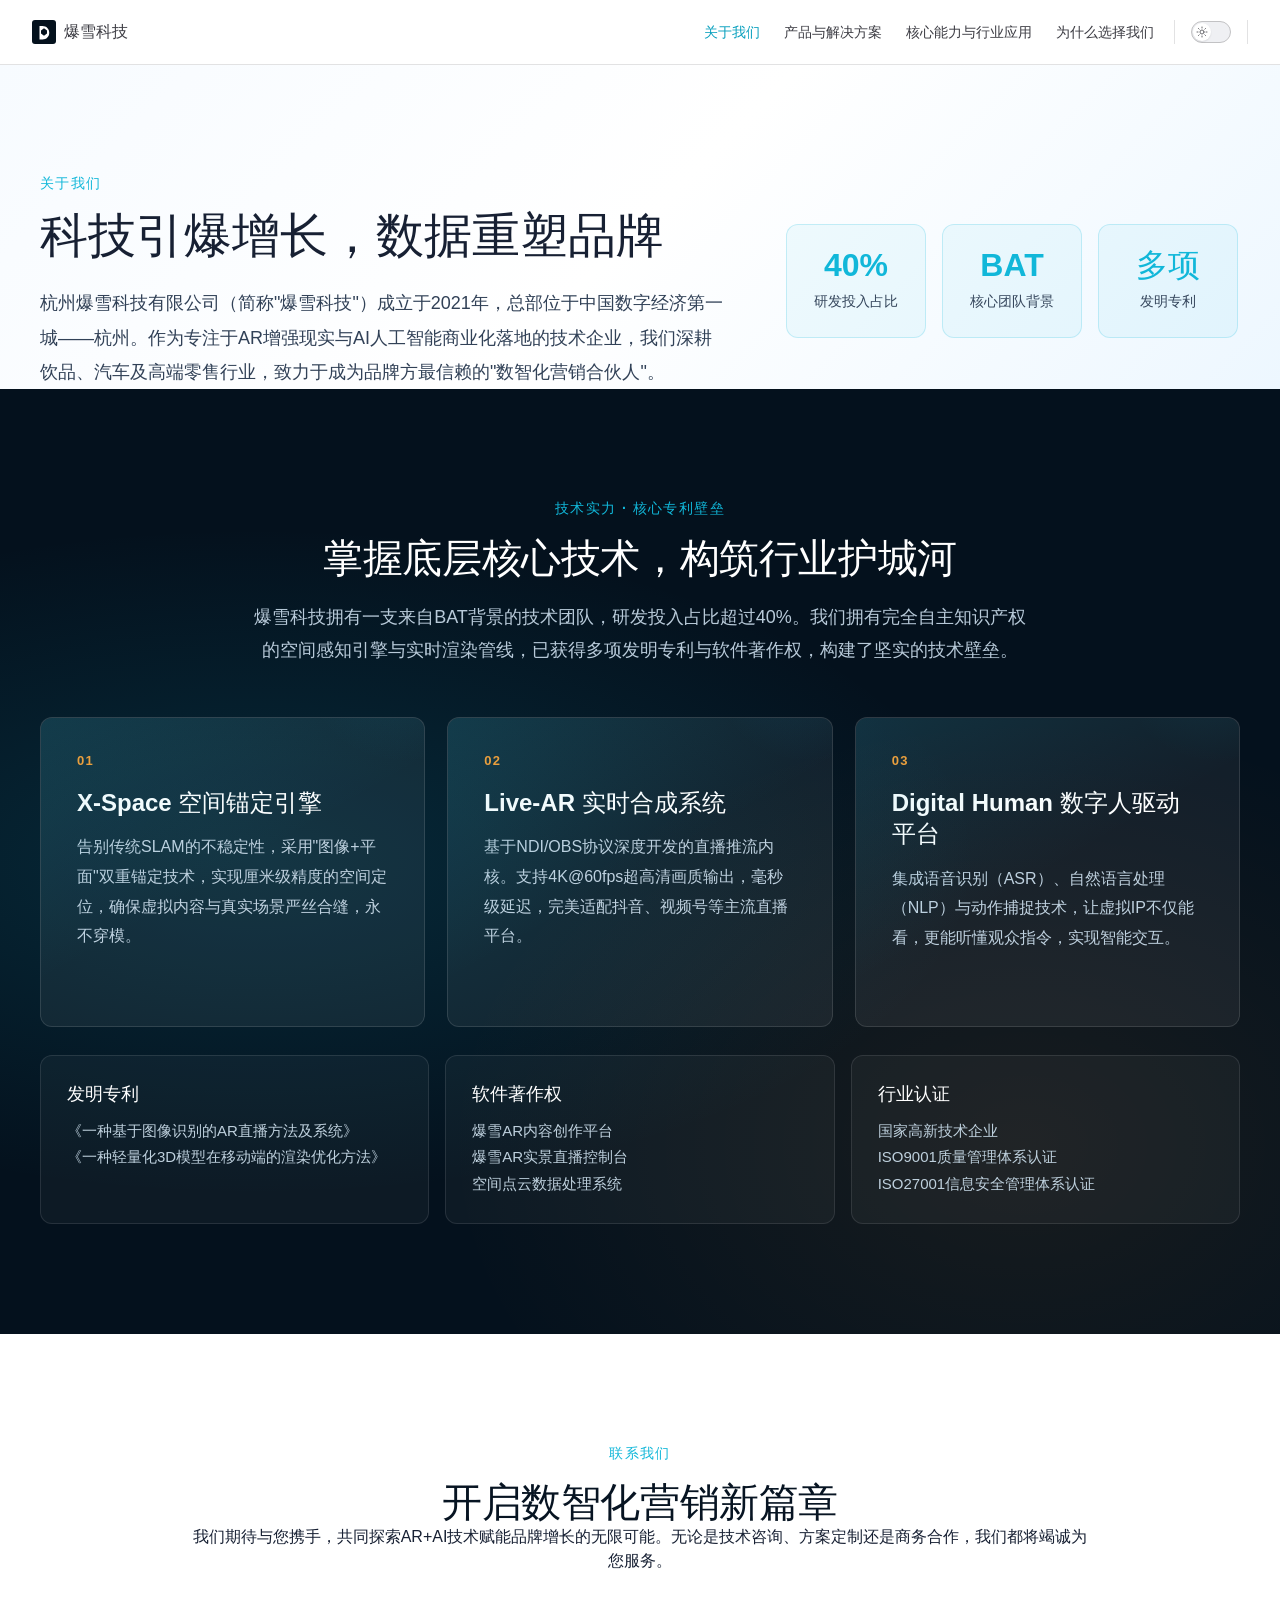
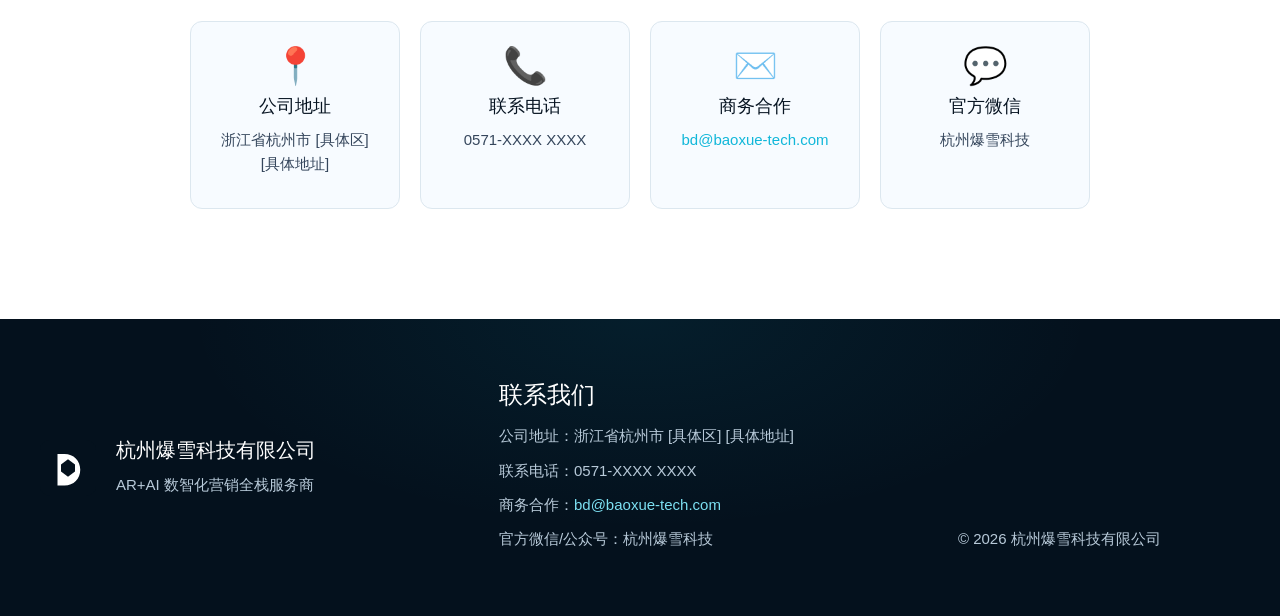
==== commit bc724954: "Updates" ====
--- a/about/index.html
+++ b/about/index.html
@@ -6,7 +6,7 @@
     <title>关于我们 | 爆雪科技 | 爆雪科技</title>
     <meta name="description" content="了解爆雪科技，科技引爆增长，数据重塑品牌。">
     <meta name="generator" content="VitePress v1.6.4">
-    <link rel="preload stylesheet" href="/assets/style.B9vvHBjK.css" as="style">
+    <link rel="preload stylesheet" href="/assets/style.BGk9hjn5.css" as="style">
     <link rel="preload stylesheet" href="/vp-icons.css" as="style">
     
     <script type="module" src="/assets/app.DvPfn36y.js"></script>
@@ -14,7 +14,7 @@
     <link rel="modulepreload" href="/assets/chunks/theme.DfI-Becp.js">
     <link rel="modulepreload" href="/assets/chunks/framework.jwovEGr5.js">
     <link rel="modulepreload" href="/assets/chunks/logo-full.BTf1ACha.js">
-    <link rel="modulepreload" href="/assets/about_index.md.BTDjehvE.lean.js">
+    <link rel="modulepreload" href="/assets/about_index.md.Bz2TaJSo.lean.js">
     <meta name="theme-color" content="#04111d">
     <meta name="keywords" content="爆雪科技,AR营销,AI营销,AR直播,数智化展厅,数字人,3D数字资产">
     <link rel="icon" href="/favicon.svg" type="image/svg+xml">
@@ -22,8 +22,8 @@
     <script id="check-mac-os">document.documentElement.classList.toggle("mac",/Mac|iPhone|iPod|iPad/i.test(navigator.platform));</script>
   </head>
   <body>
-    <div id="app"><div class="Layout" data-v-5d98c3a5><!--[--><!--]--><!--[--><span tabindex="-1" data-v-0b0ada53></span><a href="#VPContent" class="VPSkipLink visually-hidden" data-v-0b0ada53>Skip to content</a><!--]--><!----><header class="VPNav" data-v-5d98c3a5 data-v-ae24b3ad><div class="VPNavBar" data-v-ae24b3ad data-v-6aa21345><div class="wrapper" data-v-6aa21345><div class="container" data-v-6aa21345><div class="title" data-v-6aa21345><div class="VPNavBarTitle" data-v-6aa21345 data-v-1168a8e4><a class="title" href="/" data-v-1168a8e4><!--[--><!--]--><!--[--><img class="VPImage logo" src="/images/logo.svg" alt data-v-8426fc1a><!--]--><span data-v-1168a8e4>爆雪科技</span><!--[--><!--]--></a></div></div><div class="content" data-v-6aa21345><div class="content-body" data-v-6aa21345><!--[--><!--]--><div class="VPNavBarSearch search" data-v-6aa21345><!----></div><nav aria-labelledby="main-nav-aria-label" class="VPNavBarMenu menu" data-v-6aa21345 data-v-dc692963><span id="main-nav-aria-label" class="visually-hidden" data-v-dc692963> Main Navigation </span><!--[--><!--[--><a class="VPLink link VPNavBarMenuLink active" href="/about/" tabindex="0" data-v-dc692963 data-v-e56f3d57><!--[--><span data-v-e56f3d57>关于我们</span><!--]--></a><!--]--><!--[--><a class="VPLink link VPNavBarMenuLink" href="/solutions/" tabindex="0" data-v-dc692963 data-v-e56f3d57><!--[--><span data-v-e56f3d57>产品与解决方案</span><!--]--></a><!--]--><!--[--><a class="VPLink link VPNavBarMenuLink" href="/capabilities/" tabindex="0" data-v-dc692963 data-v-e56f3d57><!--[--><span data-v-e56f3d57>核心能力与行业应用</span><!--]--></a><!--]--><!--[--><a class="VPLink link VPNavBarMenuLink" href="/advantages/" tabindex="0" data-v-dc692963 data-v-e56f3d57><!--[--><span data-v-e56f3d57>为什么选择我们</span><!--]--></a><!--]--><!--[--><a class="VPLink link VPNavBarMenuLink" href="/contact/" tabindex="0" data-v-dc692963 data-v-e56f3d57><!--[--><span data-v-e56f3d57>联系我们</span><!--]--></a><!--]--><!--]--></nav><!----><div class="VPNavBarAppearance appearance" data-v-6aa21345 data-v-6c893767><button class="VPSwitch VPSwitchAppearance" type="button" role="switch" title aria-checked="false" data-v-6c893767 data-v-5337faa4 data-v-1d5665e3><span class="check" data-v-1d5665e3><span class="icon" data-v-1d5665e3><!--[--><span class="vpi-sun sun" data-v-5337faa4></span><span class="vpi-moon moon" data-v-5337faa4></span><!--]--></span></span></button></div><div class="VPSocialLinks VPNavBarSocialLinks social-links" data-v-6aa21345 data-v-0394ad82 data-v-7bc22406><!--[--><!--]--></div><div class="VPFlyout VPNavBarExtra extra" data-v-6aa21345 data-v-bb2aa2f0 data-v-cf11d7a2><button type="button" class="button" aria-haspopup="true" aria-expanded="false" aria-label="extra navigation" data-v-cf11d7a2><span class="vpi-more-horizontal icon" data-v-cf11d7a2></span></button><div class="menu" data-v-cf11d7a2><div class="VPMenu" data-v-cf11d7a2 data-v-b98bc113><!----><!--[--><!--[--><!----><div class="group" data-v-bb2aa2f0><div class="item appearance" data-v-bb2aa2f0><p class="label" data-v-bb2aa2f0>Appearance</p><div class="appearance-action" data-v-bb2aa2f0><button class="VPSwitch VPSwitchAppearance" type="button" role="switch" title aria-checked="false" data-v-bb2aa2f0 data-v-5337faa4 data-v-1d5665e3><span class="check" data-v-1d5665e3><span class="icon" data-v-1d5665e3><!--[--><span class="vpi-sun sun" data-v-5337faa4></span><span class="vpi-moon moon" data-v-5337faa4></span><!--]--></span></span></button></div></div></div><div class="group" data-v-bb2aa2f0><div class="item social-links" data-v-bb2aa2f0><div class="VPSocialLinks social-links-list" data-v-bb2aa2f0 data-v-7bc22406><!--[--><!--]--></div></div></div><!--]--><!--]--></div></div></div><!--[--><!--]--><button type="button" class="VPNavBarHamburger hamburger" aria-label="mobile navigation" aria-expanded="false" aria-controls="VPNavScreen" data-v-6aa21345 data-v-e5dd9c1c><span class="container" data-v-e5dd9c1c><span class="top" data-v-e5dd9c1c></span><span class="middle" data-v-e5dd9c1c></span><span class="bottom" data-v-e5dd9c1c></span></span></button></div></div></div></div><div class="divider" data-v-6aa21345><div class="divider-line" data-v-6aa21345></div></div></div><!----></header><div class="VPLocalNav empty fixed" data-v-5d98c3a5 data-v-a6f0e41e><div class="container" data-v-a6f0e41e><!----><div class="VPLocalNavOutlineDropdown" style="--vp-vh:0px;" data-v-a6f0e41e data-v-8a42e2b4><button data-v-8a42e2b4>Return to top</button><!----></div></div></div><!----><div class="VPContent" id="VPContent" data-v-5d98c3a5 data-v-1428d186><div class="VPPage" data-v-1428d186><!--[--><!--]--><div style="position:relative;"><div><main class="bx-site"><section class="section section--white" aria-labelledby="about-title"><div class="section__inner two-column"><div><p class="section-label">关于我们</p><h2 id="about-title">科技引爆增长，数据重塑品牌</h2></div><div class="copy-block"><p>杭州爆雪科技有限公司（简称“爆雪科技”）成立于2021年，总部位于中国数字经济第一城——杭州。作为专注于AR增强现实与AI人工智能商业化落地的技术企业，我们深耕饮品、汽车及高端零售行业，致力于成为品牌方最信赖的“数智化营销合伙人”。</p><p>我们独创“线下沉浸体验 + 线上实景直播”双轮驱动模式。区别于传统的硬件厂商或单一软件外包公司，爆雪科技更懂内容、懂营销。我们通过自研的核心算法与系统，帮助品牌打破物理空间限制，将线下流量高效转化为线上销量，实现“体验即营销”的数字化闭环。</p></div></div></section><section class="section section--ink" aria-labelledby="tech-title"><div class="section__inner"><div class="section-heading section-heading--center"><p class="section-label">技术实力 · 核心专利壁垒</p><h2 id="tech-title">掌握底层核心技术，构筑行业护城河</h2><p>爆雪科技拥有一支来自BAT背景的技术团队，研发投入占比超过40%。我们拥有完全自主知识产权的空间感知引擎与实时渲染管线，已获得多项发明专利与软件著作权，构建了坚实的技术壁垒。</p></div><div class="tech-grid" aria-label="核心自研技术"><article><span class="tech-index">01</span><h3>X-Space 空间锚定引擎</h3><p>告别传统SLAM的不稳定性，采用“图像+平面”双重锚定技术，实现厘米级精度的空间定位，确保虚拟内容与真实场景严丝合缝，永不穿模。</p></article><article><span class="tech-index">02</span><h3>Live-AR 实时合成系统</h3><p>基于NDI/OBS协议深度开发的直播推流内核。支持4K@60fps超高清画质输出，毫秒级延迟，完美适配抖音、视频号等主流直播平台。</p></article><article><span class="tech-index">03</span><h3>Digital Human 数字人驱动平台</h3><p>集成语音识别（ASR）、自然语言处理（NLP）与动作捕捉技术，让虚拟IP不仅能看，更能听懂观众指令，实现智能交互。</p></article></div><div class="credential-row" aria-label="知识产权与资质"><div><strong>发明专利</strong><span>《一种基于图像识别的AR直播方法及系统》</span><span>《一种轻量化3D模型在移动端的渲染优化方法》</span></div><div><strong>软件著作权</strong><span>爆雪AR内容创作平台</span><span>爆雪AR实景直播控制台</span><span>空间点云数据处理系统</span></div><div><strong>行业认证</strong><span>国家高新技术企业</span><span>ISO9001质量管理体系认证</span><span>ISO27001信息安全管理体系认证</span></div></div></div></section><footer class="footer" id="contact"><div class="footer__inner"><div class="footer__brand"><img class="footer-logo" src="/images/logo-full.svg" alt="爆雪科技"><div><strong>杭州爆雪科技有限公司</strong><p>AR+AI 数智化营销全栈服务商</p></div></div><div class="footer__contact"><h2>联系我们</h2><p>公司地址：浙江省杭州市 [具体区] [具体地址]</p><p>联系电话：0571-XXXX XXXX</p><p>商务合作：<a href="mailto:bd@baoxue-tech.com">bd@baoxue-tech.com</a></p><p>官方微信/公众号：杭州爆雪科技</p></div><div class="footer__copyright"><p>© 2026 杭州爆雪科技有限公司</p></div></div></footer></main></div></div><!--[--><!--]--></div></div><!----><!--[--><!--]--></div></div>
-    <script>window.__VP_HASH_MAP__=JSON.parse("{\"about_index.md\":\"BTDjehvE\",\"advantages_index.md\":\"DTwuZ3JC\",\"capabilities_index.md\":\"DvKxo0j5\",\"contact_index.md\":\"iQgSN8nn\",\"index.md\":\"Cw_OBEGE\",\"solutions_index.md\":\"YDirl_4z\"}");window.__VP_SITE_DATA__=JSON.parse("{\"lang\":\"zh-CN\",\"dir\":\"ltr\",\"title\":\"爆雪科技\",\"description\":\"AR+AI 数智化营销全栈服务商\",\"base\":\"/\",\"head\":[],\"router\":{\"prefetchLinks\":true},\"appearance\":true,\"themeConfig\":{\"logo\":\"/images/logo.svg\",\"siteTitle\":\"爆雪科技\",\"nav\":[{\"text\":\"关于我们\",\"link\":\"/about/\"},{\"text\":\"产品与解决方案\",\"link\":\"/solutions/\"},{\"text\":\"核心能力与行业应用\",\"link\":\"/capabilities/\"},{\"text\":\"为什么选择我们\",\"link\":\"/advantages/\"},{\"text\":\"联系我们\",\"link\":\"/contact/\"}],\"socialLinks\":[]},\"locales\":{},\"scrollOffset\":134,\"cleanUrls\":true}");</script>
+    <div id="app"><div class="Layout" data-v-5d98c3a5><!--[--><!--]--><!--[--><span tabindex="-1" data-v-0b0ada53></span><a href="#VPContent" class="VPSkipLink visually-hidden" data-v-0b0ada53>Skip to content</a><!--]--><!----><header class="VPNav" data-v-5d98c3a5 data-v-ae24b3ad><div class="VPNavBar" data-v-ae24b3ad data-v-6aa21345><div class="wrapper" data-v-6aa21345><div class="container" data-v-6aa21345><div class="title" data-v-6aa21345><div class="VPNavBarTitle" data-v-6aa21345 data-v-1168a8e4><a class="title" href="/" data-v-1168a8e4><!--[--><!--]--><!--[--><img class="VPImage logo" src="/images/logo.svg" alt data-v-8426fc1a><!--]--><span data-v-1168a8e4>爆雪科技</span><!--[--><!--]--></a></div></div><div class="content" data-v-6aa21345><div class="content-body" data-v-6aa21345><!--[--><!--]--><div class="VPNavBarSearch search" data-v-6aa21345><!----></div><nav aria-labelledby="main-nav-aria-label" class="VPNavBarMenu menu" data-v-6aa21345 data-v-dc692963><span id="main-nav-aria-label" class="visually-hidden" data-v-dc692963> Main Navigation </span><!--[--><!--[--><a class="VPLink link VPNavBarMenuLink active" href="/about/" tabindex="0" data-v-dc692963 data-v-e56f3d57><!--[--><span data-v-e56f3d57>关于我们</span><!--]--></a><!--]--><!--[--><a class="VPLink link VPNavBarMenuLink" href="/solutions/" tabindex="0" data-v-dc692963 data-v-e56f3d57><!--[--><span data-v-e56f3d57>产品与解决方案</span><!--]--></a><!--]--><!--[--><a class="VPLink link VPNavBarMenuLink" href="/capabilities/" tabindex="0" data-v-dc692963 data-v-e56f3d57><!--[--><span data-v-e56f3d57>核心能力与行业应用</span><!--]--></a><!--]--><!--[--><a class="VPLink link VPNavBarMenuLink" href="/advantages/" tabindex="0" data-v-dc692963 data-v-e56f3d57><!--[--><span data-v-e56f3d57>为什么选择我们</span><!--]--></a><!--]--><!--]--></nav><!----><div class="VPNavBarAppearance appearance" data-v-6aa21345 data-v-6c893767><button class="VPSwitch VPSwitchAppearance" type="button" role="switch" title aria-checked="false" data-v-6c893767 data-v-5337faa4 data-v-1d5665e3><span class="check" data-v-1d5665e3><span class="icon" data-v-1d5665e3><!--[--><span class="vpi-sun sun" data-v-5337faa4></span><span class="vpi-moon moon" data-v-5337faa4></span><!--]--></span></span></button></div><div class="VPSocialLinks VPNavBarSocialLinks social-links" data-v-6aa21345 data-v-0394ad82 data-v-7bc22406><!--[--><!--]--></div><div class="VPFlyout VPNavBarExtra extra" data-v-6aa21345 data-v-bb2aa2f0 data-v-cf11d7a2><button type="button" class="button" aria-haspopup="true" aria-expanded="false" aria-label="extra navigation" data-v-cf11d7a2><span class="vpi-more-horizontal icon" data-v-cf11d7a2></span></button><div class="menu" data-v-cf11d7a2><div class="VPMenu" data-v-cf11d7a2 data-v-b98bc113><!----><!--[--><!--[--><!----><div class="group" data-v-bb2aa2f0><div class="item appearance" data-v-bb2aa2f0><p class="label" data-v-bb2aa2f0>Appearance</p><div class="appearance-action" data-v-bb2aa2f0><button class="VPSwitch VPSwitchAppearance" type="button" role="switch" title aria-checked="false" data-v-bb2aa2f0 data-v-5337faa4 data-v-1d5665e3><span class="check" data-v-1d5665e3><span class="icon" data-v-1d5665e3><!--[--><span class="vpi-sun sun" data-v-5337faa4></span><span class="vpi-moon moon" data-v-5337faa4></span><!--]--></span></span></button></div></div></div><div class="group" data-v-bb2aa2f0><div class="item social-links" data-v-bb2aa2f0><div class="VPSocialLinks social-links-list" data-v-bb2aa2f0 data-v-7bc22406><!--[--><!--]--></div></div></div><!--]--><!--]--></div></div></div><!--[--><!--]--><button type="button" class="VPNavBarHamburger hamburger" aria-label="mobile navigation" aria-expanded="false" aria-controls="VPNavScreen" data-v-6aa21345 data-v-e5dd9c1c><span class="container" data-v-e5dd9c1c><span class="top" data-v-e5dd9c1c></span><span class="middle" data-v-e5dd9c1c></span><span class="bottom" data-v-e5dd9c1c></span></span></button></div></div></div></div><div class="divider" data-v-6aa21345><div class="divider-line" data-v-6aa21345></div></div></div><!----></header><div class="VPLocalNav empty fixed" data-v-5d98c3a5 data-v-a6f0e41e><div class="container" data-v-a6f0e41e><!----><div class="VPLocalNavOutlineDropdown" style="--vp-vh:0px;" data-v-a6f0e41e data-v-8a42e2b4><button data-v-8a42e2b4>Return to top</button><!----></div></div></div><!----><div class="VPContent" id="VPContent" data-v-5d98c3a5 data-v-1428d186><div class="VPPage" data-v-1428d186><!--[--><!--]--><div style="position:relative;"><div><main class="bx-site"><section class="section section--white hero-section" aria-labelledby="about-title"><div class="section__inner"><div class="hero-about"><div class="hero-about__content"><p class="section-label">关于我们</p><h1 id="about-title">科技引爆增长，数据重塑品牌</h1><p class="hero-about__desc">杭州爆雪科技有限公司（简称&quot;爆雪科技&quot;）成立于2021年，总部位于中国数字经济第一城——杭州。作为专注于AR增强现实与AI人工智能商业化落地的技术企业，我们深耕饮品、汽车及高端零售行业，致力于成为品牌方最信赖的&quot;数智化营销合伙人&quot;。</p></div><div class="hero-about__visual"><div class="about-badge"><span class="badge-num">40%</span><span class="badge-label">研发投入占比</span></div><div class="about-badge"><span class="badge-num">BAT</span><span class="badge-label">核心团队背景</span></div><div class="about-badge"><span class="badge-num">多项</span><span class="badge-label">发明专利</span></div></div></div></div></section><section class="section section--ink" aria-labelledby="tech-title"><div class="section__inner"><div class="section-heading section-heading--center"><p class="section-label">技术实力 · 核心专利壁垒</p><h2 id="tech-title">掌握底层核心技术，构筑行业护城河</h2><p>爆雪科技拥有一支来自BAT背景的技术团队，研发投入占比超过40%。我们拥有完全自主知识产权的空间感知引擎与实时渲染管线，已获得多项发明专利与软件著作权，构建了坚实的技术壁垒。</p></div><div class="tech-grid" aria-label="核心自研技术"><article><span class="tech-index">01</span><h3>X-Space 空间锚定引擎</h3><p>告别传统SLAM的不稳定性，采用&quot;图像+平面&quot;双重锚定技术，实现厘米级精度的空间定位，确保虚拟内容与真实场景严丝合缝，永不穿模。</p></article><article><span class="tech-index">02</span><h3>Live-AR 实时合成系统</h3><p>基于NDI/OBS协议深度开发的直播推流内核。支持4K@60fps超高清画质输出，毫秒级延迟，完美适配抖音、视频号等主流直播平台。</p></article><article><span class="tech-index">03</span><h3>Digital Human 数字人驱动平台</h3><p>集成语音识别（ASR）、自然语言处理（NLP）与动作捕捉技术，让虚拟IP不仅能看，更能听懂观众指令，实现智能交互。</p></article></div><div class="credential-row" aria-label="知识产权与资质"><div><strong>发明专利</strong><span>《一种基于图像识别的AR直播方法及系统》</span><span>《一种轻量化3D模型在移动端的渲染优化方法》</span></div><div><strong>软件著作权</strong><span>爆雪AR内容创作平台</span><span>爆雪AR实景直播控制台</span><span>空间点云数据处理系统</span></div><div><strong>行业认证</strong><span>国家高新技术企业</span><span>ISO9001质量管理体系认证</span><span>ISO27001信息安全管理体系认证</span></div></div></div></section><section class="section section--white" aria-labelledby="contact-title"><div class="section__inner"><div class="contact-section"><div class="contact-section__content"><p class="section-label">联系我们</p><h2 id="contact-title">开启数智化营销新篇章</h2><p>我们期待与您携手，共同探索AR+AI技术赋能品牌增长的无限可能。无论是技术咨询、方案定制还是商务合作，我们都将竭诚为您服务。</p></div><div class="contact-grid"><div class="contact-card"><span class="contact-icon">📍</span><h3>公司地址</h3><p>浙江省杭州市 [具体区] [具体地址]</p></div><div class="contact-card"><span class="contact-icon">📞</span><h3>联系电话</h3><p>0571-XXXX XXXX</p></div><div class="contact-card"><span class="contact-icon">✉️</span><h3>商务合作</h3><p><a href="mailto:bd@baoxue-tech.com">bd@baoxue-tech.com</a></p></div><div class="contact-card"><span class="contact-icon">💬</span><h3>官方微信</h3><p>杭州爆雪科技</p></div></div></div></div></section><footer class="footer"><div class="footer__inner"><div class="footer__brand"><img class="footer-logo" src="/images/logo-full.svg" alt="爆雪科技"><div><strong>杭州爆雪科技有限公司</strong><p>AR+AI 数智化营销全栈服务商</p></div></div><div class="footer__contact"><h2>联系我们</h2><p>公司地址：浙江省杭州市 [具体区] [具体地址]</p><p>联系电话：0571-XXXX XXXX</p><p>商务合作：<a href="mailto:bd@baoxue-tech.com">bd@baoxue-tech.com</a></p><p>官方微信/公众号：杭州爆雪科技</p></div><div class="footer__copyright"><p>© 2026 杭州爆雪科技有限公司</p></div></div></footer></main></div></div><!--[--><!--]--></div></div><!----><!--[--><!--]--></div></div>
+    <script>window.__VP_HASH_MAP__=JSON.parse("{\"about_index.md\":\"Bz2TaJSo\",\"advantages_index.md\":\"DTwuZ3JC\",\"capabilities_index.md\":\"DvKxo0j5\",\"index.md\":\"Cw_OBEGE\",\"solutions_index.md\":\"YDirl_4z\"}");window.__VP_SITE_DATA__=JSON.parse("{\"lang\":\"zh-CN\",\"dir\":\"ltr\",\"title\":\"爆雪科技\",\"description\":\"AR+AI 数智化营销全栈服务商\",\"base\":\"/\",\"head\":[],\"router\":{\"prefetchLinks\":true},\"appearance\":true,\"themeConfig\":{\"logo\":\"/images/logo.svg\",\"siteTitle\":\"爆雪科技\",\"nav\":[{\"text\":\"关于我们\",\"link\":\"/about/\"},{\"text\":\"产品与解决方案\",\"link\":\"/solutions/\"},{\"text\":\"核心能力与行业应用\",\"link\":\"/capabilities/\"},{\"text\":\"为什么选择我们\",\"link\":\"/advantages/\"}],\"socialLinks\":[]},\"locales\":{},\"scrollOffset\":134,\"cleanUrls\":true}");</script>
     
   </body>
 </html>
--- a/assets/style.BGk9hjn5.css
+++ b/assets/style.BGk9hjn5.css
@@ -0,0 +1 @@
+@font-face{font-family:Inter;font-style:normal;font-weight:100 900;font-display:swap;src:url(/assets/inter-roman-cyrillic-ext.BBPuwvHQ.woff2) format("woff2");unicode-range:U+0460-052F,U+1C80-1C88,U+20B4,U+2DE0-2DFF,U+A640-A69F,U+FE2E-FE2F}@font-face{font-family:Inter;font-style:normal;font-weight:100 900;font-display:swap;src:url(/assets/inter-roman-cyrillic.C5lxZ8CY.woff2) format("woff2");unicode-range:U+0301,U+0400-045F,U+0490-0491,U+04B0-04B1,U+2116}@font-face{font-family:Inter;font-style:normal;font-weight:100 900;font-display:swap;src:url(/assets/inter-roman-greek-ext.CqjqNYQ-.woff2) format("woff2");unicode-range:U+1F00-1FFF}@font-face{font-family:Inter;font-style:normal;font-weight:100 900;font-display:swap;src:url(/assets/inter-roman-greek.BBVDIX6e.woff2) format("woff2");unicode-range:U+0370-0377,U+037A-037F,U+0384-038A,U+038C,U+038E-03A1,U+03A3-03FF}@font-face{font-family:Inter;font-style:normal;font-weight:100 900;font-display:swap;src:url(/assets/inter-roman-vietnamese.BjW4sHH5.woff2) format("woff2");unicode-range:U+0102-0103,U+0110-0111,U+0128-0129,U+0168-0169,U+01A0-01A1,U+01AF-01B0,U+0300-0301,U+0303-0304,U+0308-0309,U+0323,U+0329,U+1EA0-1EF9,U+20AB}@font-face{font-family:Inter;font-style:normal;font-weight:100 900;font-display:swap;src:url(/assets/inter-roman-latin-ext.4ZJIpNVo.woff2) format("woff2");unicode-range:U+0100-02AF,U+0304,U+0308,U+0329,U+1E00-1E9F,U+1EF2-1EFF,U+2020,U+20A0-20AB,U+20AD-20C0,U+2113,U+2C60-2C7F,U+A720-A7FF}@font-face{font-family:Inter;font-style:normal;font-weight:100 900;font-display:swap;src:url(/assets/inter-roman-latin.Di8DUHzh.woff2) format("woff2");unicode-range:U+0000-00FF,U+0131,U+0152-0153,U+02BB-02BC,U+02C6,U+02DA,U+02DC,U+0304,U+0308,U+0329,U+2000-206F,U+2074,U+20AC,U+2122,U+2191,U+2193,U+2212,U+2215,U+FEFF,U+FFFD}@font-face{font-family:Inter;font-style:italic;font-weight:100 900;font-display:swap;src:url(/assets/inter-italic-cyrillic-ext.r48I6akx.woff2) format("woff2");unicode-range:U+0460-052F,U+1C80-1C88,U+20B4,U+2DE0-2DFF,U+A640-A69F,U+FE2E-FE2F}@font-face{font-family:Inter;font-style:italic;font-weight:100 900;font-display:swap;src:url(/assets/inter-italic-cyrillic.By2_1cv3.woff2) format("woff2");unicode-range:U+0301,U+0400-045F,U+0490-0491,U+04B0-04B1,U+2116}@font-face{font-family:Inter;font-style:italic;font-weight:100 900;font-display:swap;src:url(/assets/inter-italic-greek-ext.1u6EdAuj.woff2) format("woff2");unicode-range:U+1F00-1FFF}@font-face{font-family:Inter;font-style:italic;font-weight:100 900;font-display:swap;src:url(/assets/inter-italic-greek.DJ8dCoTZ.woff2) format("woff2");unicode-range:U+0370-0377,U+037A-037F,U+0384-038A,U+038C,U+038E-03A1,U+03A3-03FF}@font-face{font-family:Inter;font-style:italic;font-weight:100 900;font-display:swap;src:url(/assets/inter-italic-vietnamese.BSbpV94h.woff2) format("woff2");unicode-range:U+0102-0103,U+0110-0111,U+0128-0129,U+0168-0169,U+01A0-01A1,U+01AF-01B0,U+0300-0301,U+0303-0304,U+0308-0309,U+0323,U+0329,U+1EA0-1EF9,U+20AB}@font-face{font-family:Inter;font-style:italic;font-weight:100 900;font-display:swap;src:url(/assets/inter-italic-latin-ext.CN1xVJS-.woff2) format("woff2");unicode-range:U+0100-02AF,U+0304,U+0308,U+0329,U+1E00-1E9F,U+1EF2-1EFF,U+2020,U+20A0-20AB,U+20AD-20C0,U+2113,U+2C60-2C7F,U+A720-A7FF}@font-face{font-family:Inter;font-style:italic;font-weight:100 900;font-display:swap;src:url(/assets/inter-italic-latin.C2AdPX0b.woff2) format("woff2");unicode-range:U+0000-00FF,U+0131,U+0152-0153,U+02BB-02BC,U+02C6,U+02DA,U+02DC,U+0304,U+0308,U+0329,U+2000-206F,U+2074,U+20AC,U+2122,U+2191,U+2193,U+2212,U+2215,U+FEFF,U+FFFD}@font-face{font-family:Punctuation SC;font-weight:400;src:local("PingFang SC Regular"),local("Noto Sans CJK SC"),local("Microsoft YaHei");unicode-range:U+201C,U+201D,U+2018,U+2019,U+2E3A,U+2014,U+2013,U+2026,U+00B7,U+007E,U+002F}@font-face{font-family:Punctuation SC;font-weight:500;src:local("PingFang SC Medium"),local("Noto Sans CJK SC"),local("Microsoft YaHei");unicode-range:U+201C,U+201D,U+2018,U+2019,U+2E3A,U+2014,U+2013,U+2026,U+00B7,U+007E,U+002F}@font-face{font-family:Punctuation SC;font-weight:600;src:local("PingFang SC Semibold"),local("Noto Sans CJK SC Bold"),local("Microsoft YaHei Bold");unicode-range:U+201C,U+201D,U+2018,U+2019,U+2E3A,U+2014,U+2013,U+2026,U+00B7,U+007E,U+002F}@font-face{font-family:Punctuation SC;font-weight:700;src:local("PingFang SC Semibold"),local("Noto Sans CJK SC Bold"),local("Microsoft YaHei Bold");unicode-range:U+201C,U+201D,U+2018,U+2019,U+2E3A,U+2014,U+2013,U+2026,U+00B7,U+007E,U+002F}:root{--vp-c-white: #ffffff;--vp-c-black: #000000;--vp-c-neutral: var(--vp-c-black);--vp-c-neutral-inverse: var(--vp-c-white)}.dark{--vp-c-neutral: var(--vp-c-white);--vp-c-neutral-inverse: var(--vp-c-black)}:root{--vp-c-gray-1: #dddde3;--vp-c-gray-2: #e4e4e9;--vp-c-gray-3: #ebebef;--vp-c-gray-soft: rgba(142, 150, 170, .14);--vp-c-indigo-1: #3451b2;--vp-c-indigo-2: #3a5ccc;--vp-c-indigo-3: #5672cd;--vp-c-indigo-soft: rgba(100, 108, 255, .14);--vp-c-purple-1: #6f42c1;--vp-c-purple-2: #7e4cc9;--vp-c-purple-3: #8e5cd9;--vp-c-purple-soft: rgba(159, 122, 234, .14);--vp-c-green-1: #18794e;--vp-c-green-2: #299764;--vp-c-green-3: #30a46c;--vp-c-green-soft: rgba(16, 185, 129, .14);--vp-c-yellow-1: #915930;--vp-c-yellow-2: #946300;--vp-c-yellow-3: #9f6a00;--vp-c-yellow-soft: rgba(234, 179, 8, .14);--vp-c-red-1: #b8272c;--vp-c-red-2: #d5393e;--vp-c-red-3: #e0575b;--vp-c-red-soft: rgba(244, 63, 94, .14);--vp-c-sponsor: #db2777}.dark{--vp-c-gray-1: #515c67;--vp-c-gray-2: #414853;--vp-c-gray-3: #32363f;--vp-c-gray-soft: rgba(101, 117, 133, .16);--vp-c-indigo-1: #a8b1ff;--vp-c-indigo-2: #5c73e7;--vp-c-indigo-3: #3e63dd;--vp-c-indigo-soft: rgba(100, 108, 255, .16);--vp-c-purple-1: #c8abfa;--vp-c-purple-2: #a879e6;--vp-c-purple-3: #8e5cd9;--vp-c-purple-soft: rgba(159, 122, 234, .16);--vp-c-green-1: #3dd68c;--vp-c-green-2: #30a46c;--vp-c-green-3: #298459;--vp-c-green-soft: rgba(16, 185, 129, .16);--vp-c-yellow-1: #f9b44e;--vp-c-yellow-2: #da8b17;--vp-c-yellow-3: #a46a0a;--vp-c-yellow-soft: rgba(234, 179, 8, .16);--vp-c-red-1: #f66f81;--vp-c-red-2: #f14158;--vp-c-red-3: #b62a3c;--vp-c-red-soft: rgba(244, 63, 94, .16)}:root{--vp-c-bg: #ffffff;--vp-c-bg-alt: #f6f6f7;--vp-c-bg-elv: #ffffff;--vp-c-bg-soft: #f6f6f7}.dark{--vp-c-bg: #1b1b1f;--vp-c-bg-alt: #161618;--vp-c-bg-elv: #202127;--vp-c-bg-soft: #202127}:root{--vp-c-border: #c2c2c4;--vp-c-divider: #e2e2e3;--vp-c-gutter: #e2e2e3}.dark{--vp-c-border: #3c3f44;--vp-c-divider: #2e2e32;--vp-c-gutter: #000000}:root{--vp-c-text-1: #3c3c43;--vp-c-text-2: #67676c;--vp-c-text-3: #929295}.dark{--vp-c-text-1: #dfdfd6;--vp-c-text-2: #98989f;--vp-c-text-3: #6a6a71}:root{--vp-c-default-1: var(--vp-c-gray-1);--vp-c-default-2: var(--vp-c-gray-2);--vp-c-default-3: var(--vp-c-gray-3);--vp-c-default-soft: var(--vp-c-gray-soft);--vp-c-brand-1: var(--vp-c-indigo-1);--vp-c-brand-2: var(--vp-c-indigo-2);--vp-c-brand-3: var(--vp-c-indigo-3);--vp-c-brand-soft: var(--vp-c-indigo-soft);--vp-c-brand: var(--vp-c-brand-1);--vp-c-tip-1: var(--vp-c-brand-1);--vp-c-tip-2: var(--vp-c-brand-2);--vp-c-tip-3: var(--vp-c-brand-3);--vp-c-tip-soft: var(--vp-c-brand-soft);--vp-c-note-1: var(--vp-c-brand-1);--vp-c-note-2: var(--vp-c-brand-2);--vp-c-note-3: var(--vp-c-brand-3);--vp-c-note-soft: var(--vp-c-brand-soft);--vp-c-success-1: var(--vp-c-green-1);--vp-c-success-2: var(--vp-c-green-2);--vp-c-success-3: var(--vp-c-green-3);--vp-c-success-soft: var(--vp-c-green-soft);--vp-c-important-1: var(--vp-c-purple-1);--vp-c-important-2: var(--vp-c-purple-2);--vp-c-important-3: var(--vp-c-purple-3);--vp-c-important-soft: var(--vp-c-purple-soft);--vp-c-warning-1: var(--vp-c-yellow-1);--vp-c-warning-2: var(--vp-c-yellow-2);--vp-c-warning-3: var(--vp-c-yellow-3);--vp-c-warning-soft: var(--vp-c-yellow-soft);--vp-c-danger-1: var(--vp-c-red-1);--vp-c-danger-2: var(--vp-c-red-2);--vp-c-danger-3: var(--vp-c-red-3);--vp-c-danger-soft: var(--vp-c-red-soft);--vp-c-caution-1: var(--vp-c-red-1);--vp-c-caution-2: var(--vp-c-red-2);--vp-c-caution-3: var(--vp-c-red-3);--vp-c-caution-soft: var(--vp-c-red-soft)}:root{--vp-font-family-base: "Inter", ui-sans-serif, system-ui, sans-serif, "Apple Color Emoji", "Segoe UI Emoji", "Segoe UI Symbol", "Noto Color Emoji";--vp-font-family-mono: ui-monospace, "Menlo", "Monaco", "Consolas", "Liberation Mono", "Courier New", monospace;font-optical-sizing:auto}:root:where(:lang(zh)){--vp-font-family-base: "Punctuation SC", "Inter", ui-sans-serif, system-ui, sans-serif, "Apple Color Emoji", "Segoe UI Emoji", "Segoe UI Symbol", "Noto Color Emoji"}:root{--vp-shadow-1: 0 1px 2px rgba(0, 0, 0, .04), 0 1px 2px rgba(0, 0, 0, .06);--vp-shadow-2: 0 3px 12px rgba(0, 0, 0, .07), 0 1px 4px rgba(0, 0, 0, .07);--vp-shadow-3: 0 12px 32px rgba(0, 0, 0, .1), 0 2px 6px rgba(0, 0, 0, .08);--vp-shadow-4: 0 14px 44px rgba(0, 0, 0, .12), 0 3px 9px rgba(0, 0, 0, .12);--vp-shadow-5: 0 18px 56px rgba(0, 0, 0, .16), 0 4px 12px rgba(0, 0, 0, .16)}:root{--vp-z-index-footer: 10;--vp-z-index-local-nav: 20;--vp-z-index-nav: 30;--vp-z-index-layout-top: 40;--vp-z-index-backdrop: 50;--vp-z-index-sidebar: 60}@media (min-width: 960px){:root{--vp-z-index-sidebar: 25}}:root{--vp-layout-max-width: 1440px}:root{--vp-header-anchor-symbol: "#"}:root{--vp-code-line-height: 1.7;--vp-code-font-size: .875em;--vp-code-color: var(--vp-c-brand-1);--vp-code-link-color: var(--vp-c-brand-1);--vp-code-link-hover-color: var(--vp-c-brand-2);--vp-code-bg: var(--vp-c-default-soft);--vp-code-block-color: var(--vp-c-text-2);--vp-code-block-bg: var(--vp-c-bg-alt);--vp-code-block-divider-color: var(--vp-c-gutter);--vp-code-lang-color: var(--vp-c-text-3);--vp-code-line-highlight-color: var(--vp-c-default-soft);--vp-code-line-number-color: var(--vp-c-text-3);--vp-code-line-diff-add-color: var(--vp-c-success-soft);--vp-code-line-diff-add-symbol-color: var(--vp-c-success-1);--vp-code-line-diff-remove-color: var(--vp-c-danger-soft);--vp-code-line-diff-remove-symbol-color: var(--vp-c-danger-1);--vp-code-line-warning-color: var(--vp-c-warning-soft);--vp-code-line-error-color: var(--vp-c-danger-soft);--vp-code-copy-code-border-color: var(--vp-c-divider);--vp-code-copy-code-bg: var(--vp-c-bg-soft);--vp-code-copy-code-hover-border-color: var(--vp-c-divider);--vp-code-copy-code-hover-bg: var(--vp-c-bg);--vp-code-copy-code-active-text: var(--vp-c-text-2);--vp-code-copy-copied-text-content: "Copied";--vp-code-tab-divider: var(--vp-code-block-divider-color);--vp-code-tab-text-color: var(--vp-c-text-2);--vp-code-tab-bg: var(--vp-code-block-bg);--vp-code-tab-hover-text-color: var(--vp-c-text-1);--vp-code-tab-active-text-color: var(--vp-c-text-1);--vp-code-tab-active-bar-color: var(--vp-c-brand-1)}:lang(es),:lang(pt){--vp-code-copy-copied-text-content: "Copiado"}:lang(fa){--vp-code-copy-copied-text-content: "کپی شد"}:lang(ko){--vp-code-copy-copied-text-content: "복사됨"}:lang(ru){--vp-code-copy-copied-text-content: "Скопировано"}:lang(zh){--vp-code-copy-copied-text-content: "已复制"}:root{--vp-button-brand-border: transparent;--vp-button-brand-text: var(--vp-c-white);--vp-button-brand-bg: var(--vp-c-brand-3);--vp-button-brand-hover-border: transparent;--vp-button-brand-hover-text: var(--vp-c-white);--vp-button-brand-hover-bg: var(--vp-c-brand-2);--vp-button-brand-active-border: transparent;--vp-button-brand-active-text: var(--vp-c-white);--vp-button-brand-active-bg: var(--vp-c-brand-1);--vp-button-alt-border: transparent;--vp-button-alt-text: var(--vp-c-text-1);--vp-button-alt-bg: var(--vp-c-default-3);--vp-button-alt-hover-border: transparent;--vp-button-alt-hover-text: var(--vp-c-text-1);--vp-button-alt-hover-bg: var(--vp-c-default-2);--vp-button-alt-active-border: transparent;--vp-button-alt-active-text: var(--vp-c-text-1);--vp-button-alt-active-bg: var(--vp-c-default-1);--vp-button-sponsor-border: var(--vp-c-text-2);--vp-button-sponsor-text: var(--vp-c-text-2);--vp-button-sponsor-bg: transparent;--vp-button-sponsor-hover-border: var(--vp-c-sponsor);--vp-button-sponsor-hover-text: var(--vp-c-sponsor);--vp-button-sponsor-hover-bg: transparent;--vp-button-sponsor-active-border: var(--vp-c-sponsor);--vp-button-sponsor-active-text: var(--vp-c-sponsor);--vp-button-sponsor-active-bg: transparent}:root{--vp-custom-block-font-size: 14px;--vp-custom-block-code-font-size: 13px;--vp-custom-block-info-border: transparent;--vp-custom-block-info-text: var(--vp-c-text-1);--vp-custom-block-info-bg: var(--vp-c-default-soft);--vp-custom-block-info-code-bg: var(--vp-c-default-soft);--vp-custom-block-note-border: transparent;--vp-custom-block-note-text: var(--vp-c-text-1);--vp-custom-block-note-bg: var(--vp-c-default-soft);--vp-custom-block-note-code-bg: var(--vp-c-default-soft);--vp-custom-block-tip-border: transparent;--vp-custom-block-tip-text: var(--vp-c-text-1);--vp-custom-block-tip-bg: var(--vp-c-tip-soft);--vp-custom-block-tip-code-bg: var(--vp-c-tip-soft);--vp-custom-block-important-border: transparent;--vp-custom-block-important-text: var(--vp-c-text-1);--vp-custom-block-important-bg: var(--vp-c-important-soft);--vp-custom-block-important-code-bg: var(--vp-c-important-soft);--vp-custom-block-warning-border: transparent;--vp-custom-block-warning-text: var(--vp-c-text-1);--vp-custom-block-warning-bg: var(--vp-c-warning-soft);--vp-custom-block-warning-code-bg: var(--vp-c-warning-soft);--vp-custom-block-danger-border: transparent;--vp-custom-block-danger-text: var(--vp-c-text-1);--vp-custom-block-danger-bg: var(--vp-c-danger-soft);--vp-custom-block-danger-code-bg: var(--vp-c-danger-soft);--vp-custom-block-caution-border: transparent;--vp-custom-block-caution-text: var(--vp-c-text-1);--vp-custom-block-caution-bg: var(--vp-c-caution-soft);--vp-custom-block-caution-code-bg: var(--vp-c-caution-soft);--vp-custom-block-details-border: var(--vp-custom-block-info-border);--vp-custom-block-details-text: var(--vp-custom-block-info-text);--vp-custom-block-details-bg: var(--vp-custom-block-info-bg);--vp-custom-block-details-code-bg: var(--vp-custom-block-info-code-bg)}:root{--vp-input-border-color: var(--vp-c-border);--vp-input-bg-color: var(--vp-c-bg-alt);--vp-input-switch-bg-color: var(--vp-c-default-soft)}:root{--vp-nav-height: 64px;--vp-nav-bg-color: var(--vp-c-bg);--vp-nav-screen-bg-color: var(--vp-c-bg);--vp-nav-logo-height: 24px}.hide-nav{--vp-nav-height: 0px}.hide-nav .VPSidebar{--vp-nav-height: 22px}:root{--vp-local-nav-bg-color: var(--vp-c-bg)}:root{--vp-sidebar-width: 272px;--vp-sidebar-bg-color: var(--vp-c-bg-alt)}:root{--vp-backdrop-bg-color: rgba(0, 0, 0, .6)}:root{--vp-home-hero-name-color: var(--vp-c-brand-1);--vp-home-hero-name-background: transparent;--vp-home-hero-image-background-image: none;--vp-home-hero-image-filter: none}:root{--vp-badge-info-border: transparent;--vp-badge-info-text: var(--vp-c-text-2);--vp-badge-info-bg: var(--vp-c-default-soft);--vp-badge-tip-border: transparent;--vp-badge-tip-text: var(--vp-c-tip-1);--vp-badge-tip-bg: var(--vp-c-tip-soft);--vp-badge-warning-border: transparent;--vp-badge-warning-text: var(--vp-c-warning-1);--vp-badge-warning-bg: var(--vp-c-warning-soft);--vp-badge-danger-border: transparent;--vp-badge-danger-text: var(--vp-c-danger-1);--vp-badge-danger-bg: var(--vp-c-danger-soft)}:root{--vp-carbon-ads-text-color: var(--vp-c-text-1);--vp-carbon-ads-poweredby-color: var(--vp-c-text-2);--vp-carbon-ads-bg-color: var(--vp-c-bg-soft);--vp-carbon-ads-hover-text-color: var(--vp-c-brand-1);--vp-carbon-ads-hover-poweredby-color: var(--vp-c-text-1)}:root{--vp-local-search-bg: var(--vp-c-bg);--vp-local-search-result-bg: var(--vp-c-bg);--vp-local-search-result-border: var(--vp-c-divider);--vp-local-search-result-selected-bg: var(--vp-c-bg);--vp-local-search-result-selected-border: var(--vp-c-brand-1);--vp-local-search-highlight-bg: var(--vp-c-brand-1);--vp-local-search-highlight-text: var(--vp-c-neutral-inverse)}@media (prefers-reduced-motion: reduce){*,:before,:after{animation-delay:-1ms!important;animation-duration:1ms!important;animation-iteration-count:1!important;background-attachment:initial!important;scroll-behavior:auto!important;transition-duration:0s!important;transition-delay:0s!important}}*,:before,:after{box-sizing:border-box}html{line-height:1.4;font-size:16px;-webkit-text-size-adjust:100%}html.dark{color-scheme:dark}body{margin:0;width:100%;min-width:320px;min-height:100vh;line-height:24px;font-family:var(--vp-font-family-base);font-size:16px;font-weight:400;color:var(--vp-c-text-1);background-color:var(--vp-c-bg);font-synthesis:style;text-rendering:optimizeLegibility;-webkit-font-smoothing:antialiased;-moz-osx-font-smoothing:grayscale}main{display:block}h1,h2,h3,h4,h5,h6{margin:0;line-height:24px;font-size:16px;font-weight:400}p{margin:0}strong,b{font-weight:600}a,area,button,[role=button],input,label,select,summary,textarea{touch-action:manipulation}a{color:inherit;text-decoration:inherit}ol,ul{list-style:none;margin:0;padding:0}blockquote{margin:0}pre,code,kbd,samp{font-family:var(--vp-font-family-mono)}img,svg,video,canvas,audio,iframe,embed,object{display:block}figure{margin:0}img,video{max-width:100%;height:auto}button,input,optgroup,select,textarea{border:0;padding:0;line-height:inherit;color:inherit}button{padding:0;font-family:inherit;background-color:transparent;background-image:none}button:enabled,[role=button]:enabled{cursor:pointer}button:focus,button:focus-visible{outline:1px dotted;outline:4px auto -webkit-focus-ring-color}button:focus:not(:focus-visible){outline:none!important}input:focus,textarea:focus,select:focus{outline:none}table{border-collapse:collapse}input{background-color:transparent}input:-ms-input-placeholder,textarea:-ms-input-placeholder{color:var(--vp-c-text-3)}input::-ms-input-placeholder,textarea::-ms-input-placeholder{color:var(--vp-c-text-3)}input::placeholder,textarea::placeholder{color:var(--vp-c-text-3)}input::-webkit-outer-spin-button,input::-webkit-inner-spin-button{-webkit-appearance:none;margin:0}input[type=number]{-moz-appearance:textfield}textarea{resize:vertical}select{-webkit-appearance:none}fieldset{margin:0;padding:0}h1,h2,h3,h4,h5,h6,li,p{overflow-wrap:break-word}vite-error-overlay{z-index:9999}mjx-container{overflow-x:auto}mjx-container>svg{display:inline-block;margin:auto}[class^=vpi-],[class*=" vpi-"],.vp-icon{width:1em;height:1em}[class^=vpi-].bg,[class*=" vpi-"].bg,.vp-icon.bg{background-size:100% 100%;background-color:transparent}[class^=vpi-]:not(.bg),[class*=" vpi-"]:not(.bg),.vp-icon:not(.bg){-webkit-mask:var(--icon) no-repeat;mask:var(--icon) no-repeat;-webkit-mask-size:100% 100%;mask-size:100% 100%;background-color:currentColor;color:inherit}.vpi-align-left{--icon: url("data:image/svg+xml,%3Csvg xmlns='http://www.w3.org/2000/svg' fill='none' stroke='currentColor' stroke-linecap='round' stroke-linejoin='round' stroke-width='2' viewBox='0 0 24 24'%3E%3Cpath d='M21 6H3M15 12H3M17 18H3'/%3E%3C/svg%3E")}.vpi-arrow-right,.vpi-arrow-down,.vpi-arrow-left,.vpi-arrow-up{--icon: url("data:image/svg+xml,%3Csvg xmlns='http://www.w3.org/2000/svg' fill='none' stroke='currentColor' stroke-linecap='round' stroke-linejoin='round' stroke-width='2' viewBox='0 0 24 24'%3E%3Cpath d='M5 12h14M12 5l7 7-7 7'/%3E%3C/svg%3E")}.vpi-chevron-right,.vpi-chevron-down,.vpi-chevron-left,.vpi-chevron-up{--icon: url("data:image/svg+xml,%3Csvg xmlns='http://www.w3.org/2000/svg' fill='none' stroke='currentColor' stroke-linecap='round' stroke-linejoin='round' stroke-width='2' viewBox='0 0 24 24'%3E%3Cpath d='m9 18 6-6-6-6'/%3E%3C/svg%3E")}.vpi-chevron-down,.vpi-arrow-down{transform:rotate(90deg)}.vpi-chevron-left,.vpi-arrow-left{transform:rotate(180deg)}.vpi-chevron-up,.vpi-arrow-up{transform:rotate(-90deg)}.vpi-square-pen{--icon: url("data:image/svg+xml,%3Csvg xmlns='http://www.w3.org/2000/svg' fill='none' stroke='currentColor' stroke-linecap='round' stroke-linejoin='round' stroke-width='2' viewBox='0 0 24 24'%3E%3Cpath d='M12 3H5a2 2 0 0 0-2 2v14a2 2 0 0 0 2 2h14a2 2 0 0 0 2-2v-7'/%3E%3Cpath d='M18.375 2.625a2.121 2.121 0 1 1 3 3L12 15l-4 1 1-4Z'/%3E%3C/svg%3E")}.vpi-plus{--icon: url("data:image/svg+xml,%3Csvg xmlns='http://www.w3.org/2000/svg' fill='none' stroke='currentColor' stroke-linecap='round' stroke-linejoin='round' stroke-width='2' viewBox='0 0 24 24'%3E%3Cpath d='M5 12h14M12 5v14'/%3E%3C/svg%3E")}.vpi-sun{--icon: url("data:image/svg+xml,%3Csvg xmlns='http://www.w3.org/2000/svg' fill='none' stroke='currentColor' stroke-linecap='round' stroke-linejoin='round' stroke-width='2' viewBox='0 0 24 24'%3E%3Ccircle cx='12' cy='12' r='4'/%3E%3Cpath d='M12 2v2M12 20v2M4.93 4.93l1.41 1.41M17.66 17.66l1.41 1.41M2 12h2M20 12h2M6.34 17.66l-1.41 1.41M19.07 4.93l-1.41 1.41'/%3E%3C/svg%3E")}.vpi-moon{--icon: url("data:image/svg+xml,%3Csvg xmlns='http://www.w3.org/2000/svg' fill='none' stroke='currentColor' stroke-linecap='round' stroke-linejoin='round' stroke-width='2' viewBox='0 0 24 24'%3E%3Cpath d='M12 3a6 6 0 0 0 9 9 9 9 0 1 1-9-9Z'/%3E%3C/svg%3E")}.vpi-more-horizontal{--icon: url("data:image/svg+xml,%3Csvg xmlns='http://www.w3.org/2000/svg' fill='none' stroke='currentColor' stroke-linecap='round' stroke-linejoin='round' stroke-width='2' viewBox='0 0 24 24'%3E%3Ccircle cx='12' cy='12' r='1'/%3E%3Ccircle cx='19' cy='12' r='1'/%3E%3Ccircle cx='5' cy='12' r='1'/%3E%3C/svg%3E")}.vpi-languages{--icon: url("data:image/svg+xml,%3Csvg xmlns='http://www.w3.org/2000/svg' fill='none' stroke='currentColor' stroke-linecap='round' stroke-linejoin='round' stroke-width='2' viewBox='0 0 24 24'%3E%3Cpath d='m5 8 6 6M4 14l6-6 2-3M2 5h12M7 2h1M22 22l-5-10-5 10M14 18h6'/%3E%3C/svg%3E")}.vpi-heart{--icon: url("data:image/svg+xml,%3Csvg xmlns='http://www.w3.org/2000/svg' fill='none' stroke='currentColor' stroke-linecap='round' stroke-linejoin='round' stroke-width='2' viewBox='0 0 24 24'%3E%3Cpath d='M19 14c1.49-1.46 3-3.21 3-5.5A5.5 5.5 0 0 0 16.5 3c-1.76 0-3 .5-4.5 2-1.5-1.5-2.74-2-4.5-2A5.5 5.5 0 0 0 2 8.5c0 2.3 1.5 4.05 3 5.5l7 7Z'/%3E%3C/svg%3E")}.vpi-search{--icon: url("data:image/svg+xml,%3Csvg xmlns='http://www.w3.org/2000/svg' fill='none' stroke='currentColor' stroke-linecap='round' stroke-linejoin='round' stroke-width='2' viewBox='0 0 24 24'%3E%3Ccircle cx='11' cy='11' r='8'/%3E%3Cpath d='m21 21-4.3-4.3'/%3E%3C/svg%3E")}.vpi-layout-list{--icon: url("data:image/svg+xml,%3Csvg xmlns='http://www.w3.org/2000/svg' fill='none' stroke='currentColor' stroke-linecap='round' stroke-linejoin='round' stroke-width='2' viewBox='0 0 24 24'%3E%3Crect width='7' height='7' x='3' y='3' rx='1'/%3E%3Crect width='7' height='7' x='3' y='14' rx='1'/%3E%3Cpath d='M14 4h7M14 9h7M14 15h7M14 20h7'/%3E%3C/svg%3E")}.vpi-delete{--icon: url("data:image/svg+xml,%3Csvg xmlns='http://www.w3.org/2000/svg' fill='none' stroke='currentColor' stroke-linecap='round' stroke-linejoin='round' stroke-width='2' viewBox='0 0 24 24'%3E%3Cpath d='M20 5H9l-7 7 7 7h11a2 2 0 0 0 2-2V7a2 2 0 0 0-2-2ZM18 9l-6 6M12 9l6 6'/%3E%3C/svg%3E")}.vpi-corner-down-left{--icon: url("data:image/svg+xml,%3Csvg xmlns='http://www.w3.org/2000/svg' fill='none' stroke='currentColor' stroke-linecap='round' stroke-linejoin='round' stroke-width='2' viewBox='0 0 24 24'%3E%3Cpath d='m9 10-5 5 5 5'/%3E%3Cpath d='M20 4v7a4 4 0 0 1-4 4H4'/%3E%3C/svg%3E")}:root{--vp-icon-copy: url("data:image/svg+xml,%3Csvg xmlns='http://www.w3.org/2000/svg' fill='none' stroke='rgba(128,128,128,1)' stroke-linecap='round' stroke-linejoin='round' stroke-width='2' viewBox='0 0 24 24'%3E%3Crect width='8' height='4' x='8' y='2' rx='1' ry='1'/%3E%3Cpath d='M16 4h2a2 2 0 0 1 2 2v14a2 2 0 0 1-2 2H6a2 2 0 0 1-2-2V6a2 2 0 0 1 2-2h2'/%3E%3C/svg%3E");--vp-icon-copied: url("data:image/svg+xml,%3Csvg xmlns='http://www.w3.org/2000/svg' fill='none' stroke='rgba(128,128,128,1)' stroke-linecap='round' stroke-linejoin='round' stroke-width='2' viewBox='0 0 24 24'%3E%3Crect width='8' height='4' x='8' y='2' rx='1' ry='1'/%3E%3Cpath d='M16 4h2a2 2 0 0 1 2 2v14a2 2 0 0 1-2 2H6a2 2 0 0 1-2-2V6a2 2 0 0 1 2-2h2'/%3E%3Cpath d='m9 14 2 2 4-4'/%3E%3C/svg%3E")}.visually-hidden{position:absolute;width:1px;height:1px;white-space:nowrap;clip:rect(0 0 0 0);clip-path:inset(50%);overflow:hidden}.custom-block{border:1px solid transparent;border-radius:8px;padding:16px 16px 8px;line-height:24px;font-size:var(--vp-custom-block-font-size);color:var(--vp-c-text-2)}.custom-block.info{border-color:var(--vp-custom-block-info-border);color:var(--vp-custom-block-info-text);background-color:var(--vp-custom-block-info-bg)}.custom-block.info a,.custom-block.info code{color:var(--vp-c-brand-1)}.custom-block.info a:hover,.custom-block.info a:hover>code{color:var(--vp-c-brand-2)}.custom-block.info code{background-color:var(--vp-custom-block-info-code-bg)}.custom-block.note{border-color:var(--vp-custom-block-note-border);color:var(--vp-custom-block-note-text);background-color:var(--vp-custom-block-note-bg)}.custom-block.note a,.custom-block.note code{color:var(--vp-c-brand-1)}.custom-block.note a:hover,.custom-block.note a:hover>code{color:var(--vp-c-brand-2)}.custom-block.note code{background-color:var(--vp-custom-block-note-code-bg)}.custom-block.tip{border-color:var(--vp-custom-block-tip-border);color:var(--vp-custom-block-tip-text);background-color:var(--vp-custom-block-tip-bg)}.custom-block.tip a,.custom-block.tip code{color:var(--vp-c-tip-1)}.custom-block.tip a:hover,.custom-block.tip a:hover>code{color:var(--vp-c-tip-2)}.custom-block.tip code{background-color:var(--vp-custom-block-tip-code-bg)}.custom-block.important{border-color:var(--vp-custom-block-important-border);color:var(--vp-custom-block-important-text);background-color:var(--vp-custom-block-important-bg)}.custom-block.important a,.custom-block.important code{color:var(--vp-c-important-1)}.custom-block.important a:hover,.custom-block.important a:hover>code{color:var(--vp-c-important-2)}.custom-block.important code{background-color:var(--vp-custom-block-important-code-bg)}.custom-block.warning{border-color:var(--vp-custom-block-warning-border);color:var(--vp-custom-block-warning-text);background-color:var(--vp-custom-block-warning-bg)}.custom-block.warning a,.custom-block.warning code{color:var(--vp-c-warning-1)}.custom-block.warning a:hover,.custom-block.warning a:hover>code{color:var(--vp-c-warning-2)}.custom-block.warning code{background-color:var(--vp-custom-block-warning-code-bg)}.custom-block.danger{border-color:var(--vp-custom-block-danger-border);color:var(--vp-custom-block-danger-text);background-color:var(--vp-custom-block-danger-bg)}.custom-block.danger a,.custom-block.danger code{color:var(--vp-c-danger-1)}.custom-block.danger a:hover,.custom-block.danger a:hover>code{color:var(--vp-c-danger-2)}.custom-block.danger code{background-color:var(--vp-custom-block-danger-code-bg)}.custom-block.caution{border-color:var(--vp-custom-block-caution-border);color:var(--vp-custom-block-caution-text);background-color:var(--vp-custom-block-caution-bg)}.custom-block.caution a,.custom-block.caution code{color:var(--vp-c-caution-1)}.custom-block.caution a:hover,.custom-block.caution a:hover>code{color:var(--vp-c-caution-2)}.custom-block.caution code{background-color:var(--vp-custom-block-caution-code-bg)}.custom-block.details{border-color:var(--vp-custom-block-details-border);color:var(--vp-custom-block-details-text);background-color:var(--vp-custom-block-details-bg)}.custom-block.details a{color:var(--vp-c-brand-1)}.custom-block.details a:hover,.custom-block.details a:hover>code{color:var(--vp-c-brand-2)}.custom-block.details code{background-color:var(--vp-custom-block-details-code-bg)}.custom-block-title{font-weight:600}.custom-block p+p{margin:8px 0}.custom-block.details summary{margin:0 0 8px;font-weight:700;cursor:pointer;-webkit-user-select:none;user-select:none}.custom-block.details summary+p{margin:8px 0}.custom-block a{color:inherit;font-weight:600;text-decoration:underline;text-underline-offset:2px;transition:opacity .25s}.custom-block a:hover{opacity:.75}.custom-block code{font-size:var(--vp-custom-block-code-font-size)}.custom-block.custom-block th,.custom-block.custom-block blockquote>p{font-size:var(--vp-custom-block-font-size);color:inherit}.dark .vp-code span{color:var(--shiki-dark, inherit)}html:not(.dark) .vp-code span{color:var(--shiki-light, inherit)}.vp-code-group{margin-top:16px}.vp-code-group .tabs{position:relative;display:flex;margin-right:-24px;margin-left:-24px;padding:0 12px;background-color:var(--vp-code-tab-bg);overflow-x:auto;overflow-y:hidden;box-shadow:inset 0 -1px var(--vp-code-tab-divider)}@media (min-width: 640px){.vp-code-group .tabs{margin-right:0;margin-left:0;border-radius:8px 8px 0 0}}.vp-code-group .tabs input{position:fixed;opacity:0;pointer-events:none}.vp-code-group .tabs label{position:relative;display:inline-block;border-bottom:1px solid transparent;padding:0 12px;line-height:48px;font-size:14px;font-weight:500;color:var(--vp-code-tab-text-color);white-space:nowrap;cursor:pointer;transition:color .25s}.vp-code-group .tabs label:after{position:absolute;right:8px;bottom:-1px;left:8px;z-index:1;height:2px;border-radius:2px;content:"";background-color:transparent;transition:background-color .25s}.vp-code-group label:hover{color:var(--vp-code-tab-hover-text-color)}.vp-code-group input:checked+label{color:var(--vp-code-tab-active-text-color)}.vp-code-group input:checked+label:after{background-color:var(--vp-code-tab-active-bar-color)}.vp-code-group div[class*=language-],.vp-block{display:none;margin-top:0!important;border-top-left-radius:0!important;border-top-right-radius:0!important}.vp-code-group div[class*=language-].active,.vp-block.active{display:block}.vp-block{padding:20px 24px}.vp-doc h1,.vp-doc h2,.vp-doc h3,.vp-doc h4,.vp-doc h5,.vp-doc h6{position:relative;font-weight:600;outline:none}.vp-doc h1{letter-spacing:-.02em;line-height:40px;font-size:28px}.vp-doc h2{margin:48px 0 16px;border-top:1px solid var(--vp-c-divider);padding-top:24px;letter-spacing:-.02em;line-height:32px;font-size:24px}.vp-doc h3{margin:32px 0 0;letter-spacing:-.01em;line-height:28px;font-size:20px}.vp-doc h4{margin:24px 0 0;letter-spacing:-.01em;line-height:24px;font-size:18px}.vp-doc .header-anchor{position:absolute;top:0;left:0;margin-left:-.87em;font-weight:500;-webkit-user-select:none;user-select:none;opacity:0;text-decoration:none;transition:color .25s,opacity .25s}.vp-doc .header-anchor:before{content:var(--vp-header-anchor-symbol)}.vp-doc h1:hover .header-anchor,.vp-doc h1 .header-anchor:focus,.vp-doc h2:hover .header-anchor,.vp-doc h2 .header-anchor:focus,.vp-doc h3:hover .header-anchor,.vp-doc h3 .header-anchor:focus,.vp-doc h4:hover .header-anchor,.vp-doc h4 .header-anchor:focus,.vp-doc h5:hover .header-anchor,.vp-doc h5 .header-anchor:focus,.vp-doc h6:hover .header-anchor,.vp-doc h6 .header-anchor:focus{opacity:1}@media (min-width: 768px){.vp-doc h1{letter-spacing:-.02em;line-height:40px;font-size:32px}}.vp-doc h2 .header-anchor{top:24px}.vp-doc p,.vp-doc summary{margin:16px 0}.vp-doc p{line-height:28px}.vp-doc blockquote{margin:16px 0;border-left:2px solid var(--vp-c-divider);padding-left:16px;transition:border-color .5s;color:var(--vp-c-text-2)}.vp-doc blockquote>p{margin:0;font-size:16px;transition:color .5s}.vp-doc a{font-weight:500;color:var(--vp-c-brand-1);text-decoration:underline;text-underline-offset:2px;transition:color .25s,opacity .25s}.vp-doc a:hover{color:var(--vp-c-brand-2)}.vp-doc strong{font-weight:600}.vp-doc ul,.vp-doc ol{padding-left:1.25rem;margin:16px 0}.vp-doc ul{list-style:disc}.vp-doc ol{list-style:decimal}.vp-doc li+li{margin-top:8px}.vp-doc li>ol,.vp-doc li>ul{margin:8px 0 0}.vp-doc table{display:block;border-collapse:collapse;margin:20px 0;overflow-x:auto}.vp-doc tr{background-color:var(--vp-c-bg);border-top:1px solid var(--vp-c-divider);transition:background-color .5s}.vp-doc tr:nth-child(2n){background-color:var(--vp-c-bg-soft)}.vp-doc th,.vp-doc td{border:1px solid var(--vp-c-divider);padding:8px 16px}.vp-doc th{text-align:left;font-size:14px;font-weight:600;color:var(--vp-c-text-2);background-color:var(--vp-c-bg-soft)}.vp-doc td{font-size:14px}.vp-doc hr{margin:16px 0;border:none;border-top:1px solid var(--vp-c-divider)}.vp-doc .custom-block{margin:16px 0}.vp-doc .custom-block p{margin:8px 0;line-height:24px}.vp-doc .custom-block p:first-child{margin:0}.vp-doc .custom-block div[class*=language-]{margin:8px 0;border-radius:8px}.vp-doc .custom-block div[class*=language-] code{font-weight:400;background-color:transparent}.vp-doc .custom-block .vp-code-group .tabs{margin:0;border-radius:8px 8px 0 0}.vp-doc :not(pre,h1,h2,h3,h4,h5,h6)>code{font-size:var(--vp-code-font-size);color:var(--vp-code-color)}.vp-doc :not(pre)>code{border-radius:4px;padding:3px 6px;background-color:var(--vp-code-bg);transition:color .25s,background-color .5s}.vp-doc a>code{color:var(--vp-code-link-color)}.vp-doc a:hover>code{color:var(--vp-code-link-hover-color)}.vp-doc h1>code,.vp-doc h2>code,.vp-doc h3>code,.vp-doc h4>code{font-size:.9em}.vp-doc div[class*=language-],.vp-block{position:relative;margin:16px -24px;background-color:var(--vp-code-block-bg);overflow-x:auto;transition:background-color .5s}@media (min-width: 640px){.vp-doc div[class*=language-],.vp-block{border-radius:8px;margin:16px 0}}@media (max-width: 639px){.vp-doc li div[class*=language-]{border-radius:8px 0 0 8px}}.vp-doc div[class*=language-]+div[class*=language-],.vp-doc div[class$=-api]+div[class*=language-],.vp-doc div[class*=language-]+div[class$=-api]>div[class*=language-]{margin-top:-8px}.vp-doc [class*=language-] pre,.vp-doc [class*=language-] code{direction:ltr;text-align:left;white-space:pre;word-spacing:normal;word-break:normal;word-wrap:normal;-moz-tab-size:4;-o-tab-size:4;tab-size:4;-webkit-hyphens:none;-moz-hyphens:none;-ms-hyphens:none;hyphens:none}.vp-doc [class*=language-] pre{position:relative;z-index:1;margin:0;padding:20px 0;background:transparent;overflow-x:auto}.vp-doc [class*=language-] code{display:block;padding:0 24px;width:fit-content;min-width:100%;line-height:var(--vp-code-line-height);font-size:var(--vp-code-font-size);color:var(--vp-code-block-color);transition:color .5s}.vp-doc [class*=language-] code .highlighted{background-color:var(--vp-code-line-highlight-color);transition:background-color .5s;margin:0 -24px;padding:0 24px;width:calc(100% + 48px);display:inline-block}.vp-doc [class*=language-] code .highlighted.error{background-color:var(--vp-code-line-error-color)}.vp-doc [class*=language-] code .highlighted.warning{background-color:var(--vp-code-line-warning-color)}.vp-doc [class*=language-] code .diff{transition:background-color .5s;margin:0 -24px;padding:0 24px;width:calc(100% + 48px);display:inline-block}.vp-doc [class*=language-] code .diff:before{position:absolute;left:10px}.vp-doc [class*=language-] .has-focused-lines .line:not(.has-focus){filter:blur(.095rem);opacity:.4;transition:filter .35s,opacity .35s}.vp-doc [class*=language-] .has-focused-lines .line:not(.has-focus){opacity:.7;transition:filter .35s,opacity .35s}.vp-doc [class*=language-]:hover .has-focused-lines .line:not(.has-focus){filter:blur(0);opacity:1}.vp-doc [class*=language-] code .diff.remove{background-color:var(--vp-code-line-diff-remove-color);opacity:.7}.vp-doc [class*=language-] code .diff.remove:before{content:"-";color:var(--vp-code-line-diff-remove-symbol-color)}.vp-doc [class*=language-] code .diff.add{background-color:var(--vp-code-line-diff-add-color)}.vp-doc [class*=language-] code .diff.add:before{content:"+";color:var(--vp-code-line-diff-add-symbol-color)}.vp-doc div[class*=language-].line-numbers-mode{padding-left:32px}.vp-doc .line-numbers-wrapper{position:absolute;top:0;bottom:0;left:0;z-index:3;border-right:1px solid var(--vp-code-block-divider-color);padding-top:20px;width:32px;text-align:center;font-family:var(--vp-font-family-mono);line-height:var(--vp-code-line-height);font-size:var(--vp-code-font-size);color:var(--vp-code-line-number-color);transition:border-color .5s,color .5s}.vp-doc [class*=language-]>button.copy{direction:ltr;position:absolute;top:12px;right:12px;z-index:3;border:1px solid var(--vp-code-copy-code-border-color);border-radius:4px;width:40px;height:40px;background-color:var(--vp-code-copy-code-bg);opacity:0;cursor:pointer;background-image:var(--vp-icon-copy);background-position:50%;background-size:20px;background-repeat:no-repeat;transition:border-color .25s,background-color .25s,opacity .25s}.vp-doc [class*=language-]:hover>button.copy,.vp-doc [class*=language-]>button.copy:focus{opacity:1}.vp-doc [class*=language-]>button.copy:hover,.vp-doc [class*=language-]>button.copy.copied{border-color:var(--vp-code-copy-code-hover-border-color);background-color:var(--vp-code-copy-code-hover-bg)}.vp-doc [class*=language-]>button.copy.copied,.vp-doc [class*=language-]>button.copy:hover.copied{border-radius:0 4px 4px 0;background-color:var(--vp-code-copy-code-hover-bg);background-image:var(--vp-icon-copied)}.vp-doc [class*=language-]>button.copy.copied:before,.vp-doc [class*=language-]>button.copy:hover.copied:before{position:relative;top:-1px;transform:translate(calc(-100% - 1px));display:flex;justify-content:center;align-items:center;border:1px solid var(--vp-code-copy-code-hover-border-color);border-right:0;border-radius:4px 0 0 4px;padding:0 10px;width:fit-content;height:40px;text-align:center;font-size:12px;font-weight:500;color:var(--vp-code-copy-code-active-text);background-color:var(--vp-code-copy-code-hover-bg);white-space:nowrap;content:var(--vp-code-copy-copied-text-content)}.vp-doc [class*=language-]>span.lang{position:absolute;top:2px;right:8px;z-index:2;font-size:12px;font-weight:500;-webkit-user-select:none;user-select:none;color:var(--vp-code-lang-color);transition:color .4s,opacity .4s}.vp-doc [class*=language-]:hover>button.copy+span.lang,.vp-doc [class*=language-]>button.copy:focus+span.lang{opacity:0}.vp-doc .VPTeamMembers{margin-top:24px}.vp-doc .VPTeamMembers.small.count-1 .container{margin:0!important;max-width:calc((100% - 24px)/2)!important}.vp-doc .VPTeamMembers.small.count-2 .container,.vp-doc .VPTeamMembers.small.count-3 .container{max-width:100%!important}.vp-doc .VPTeamMembers.medium.count-1 .container{margin:0!important;max-width:calc((100% - 24px)/2)!important}:is(.vp-external-link-icon,.vp-doc a[href*="://"],.vp-doc a[target=_blank]):not(:is(.no-icon,svg a,:has(img,svg))):after{display:inline-block;margin-top:-1px;margin-left:4px;width:11px;height:11px;background:currentColor;color:var(--vp-c-text-3);flex-shrink:0;--icon: url("data:image/svg+xml, %3Csvg xmlns='http://www.w3.org/2000/svg' viewBox='0 0 24 24' %3E%3Cpath d='M0 0h24v24H0V0z' fill='none' /%3E%3Cpath d='M9 5v2h6.59L4 18.59 5.41 20 17 8.41V15h2V5H9z' /%3E%3C/svg%3E");-webkit-mask-image:var(--icon);mask-image:var(--icon)}.vp-external-link-icon:after{content:""}.external-link-icon-enabled :is(.vp-doc a[href*="://"],.vp-doc a[target=_blank]):not(:is(.no-icon,svg a,:has(img,svg))):after{content:"";color:currentColor}.vp-sponsor{border-radius:16px;overflow:hidden}.vp-sponsor.aside{border-radius:12px}.vp-sponsor-section+.vp-sponsor-section{margin-top:4px}.vp-sponsor-tier{margin:0 0 4px!important;text-align:center;letter-spacing:1px!important;line-height:24px;width:100%;font-weight:600;color:var(--vp-c-text-2);background-color:var(--vp-c-bg-soft)}.vp-sponsor.normal .vp-sponsor-tier{padding:13px 0 11px;font-size:14px}.vp-sponsor.aside .vp-sponsor-tier{padding:9px 0 7px;font-size:12px}.vp-sponsor-grid+.vp-sponsor-tier{margin-top:4px}.vp-sponsor-grid{display:flex;flex-wrap:wrap;gap:4px}.vp-sponsor-grid.xmini .vp-sponsor-grid-link{height:64px}.vp-sponsor-grid.xmini .vp-sponsor-grid-image{max-width:64px;max-height:22px}.vp-sponsor-grid.mini .vp-sponsor-grid-link{height:72px}.vp-sponsor-grid.mini .vp-sponsor-grid-image{max-width:96px;max-height:24px}.vp-sponsor-grid.small .vp-sponsor-grid-link{height:96px}.vp-sponsor-grid.small .vp-sponsor-grid-image{max-width:96px;max-height:24px}.vp-sponsor-grid.medium .vp-sponsor-grid-link{height:112px}.vp-sponsor-grid.medium .vp-sponsor-grid-image{max-width:120px;max-height:36px}.vp-sponsor-grid.big .vp-sponsor-grid-link{height:184px}.vp-sponsor-grid.big .vp-sponsor-grid-image{max-width:192px;max-height:56px}.vp-sponsor-grid[data-vp-grid="2"] .vp-sponsor-grid-item{width:calc((100% - 4px)/2)}.vp-sponsor-grid[data-vp-grid="3"] .vp-sponsor-grid-item{width:calc((100% - 4px * 2) / 3)}.vp-sponsor-grid[data-vp-grid="4"] .vp-sponsor-grid-item{width:calc((100% - 12px)/4)}.vp-sponsor-grid[data-vp-grid="5"] .vp-sponsor-grid-item{width:calc((100% - 16px)/5)}.vp-sponsor-grid[data-vp-grid="6"] .vp-sponsor-grid-item{width:calc((100% - 4px * 5) / 6)}.vp-sponsor-grid-item{flex-shrink:0;width:100%;background-color:var(--vp-c-bg-soft);transition:background-color .25s}.vp-sponsor-grid-item:hover{background-color:var(--vp-c-default-soft)}.vp-sponsor-grid-item:hover .vp-sponsor-grid-image{filter:grayscale(0) invert(0)}.vp-sponsor-grid-item.empty:hover{background-color:var(--vp-c-bg-soft)}.dark .vp-sponsor-grid-item:hover{background-color:var(--vp-c-white)}.dark .vp-sponsor-grid-item.empty:hover{background-color:var(--vp-c-bg-soft)}.vp-sponsor-grid-link{display:flex}.vp-sponsor-grid-box{display:flex;justify-content:center;align-items:center;width:100%}.vp-sponsor-grid-image{max-width:100%;filter:grayscale(1);transition:filter .25s}.dark .vp-sponsor-grid-image{filter:grayscale(1) invert(1)}.VPBadge{display:inline-block;margin-left:2px;border:1px solid transparent;border-radius:12px;padding:0 10px;line-height:22px;font-size:12px;font-weight:500;transform:translateY(-2px)}.VPBadge.small{padding:0 6px;line-height:18px;font-size:10px;transform:translateY(-8px)}.VPDocFooter .VPBadge{display:none}.vp-doc h1>.VPBadge{margin-top:4px;vertical-align:top}.vp-doc h2>.VPBadge{margin-top:3px;padding:0 8px;vertical-align:top}.vp-doc h3>.VPBadge{vertical-align:middle}.vp-doc h4>.VPBadge,.vp-doc h5>.VPBadge,.vp-doc h6>.VPBadge{vertical-align:middle;line-height:18px}.VPBadge.info{border-color:var(--vp-badge-info-border);color:var(--vp-badge-info-text);background-color:var(--vp-badge-info-bg)}.VPBadge.tip{border-color:var(--vp-badge-tip-border);color:var(--vp-badge-tip-text);background-color:var(--vp-badge-tip-bg)}.VPBadge.warning{border-color:var(--vp-badge-warning-border);color:var(--vp-badge-warning-text);background-color:var(--vp-badge-warning-bg)}.VPBadge.danger{border-color:var(--vp-badge-danger-border);color:var(--vp-badge-danger-text);background-color:var(--vp-badge-danger-bg)}.VPBackdrop[data-v-c79a1216]{position:fixed;top:0;right:0;bottom:0;left:0;z-index:var(--vp-z-index-backdrop);background:var(--vp-backdrop-bg-color);transition:opacity .5s}.VPBackdrop.fade-enter-from[data-v-c79a1216],.VPBackdrop.fade-leave-to[data-v-c79a1216]{opacity:0}.VPBackdrop.fade-leave-active[data-v-c79a1216]{transition-duration:.25s}@media (min-width: 1280px){.VPBackdrop[data-v-c79a1216]{display:none}}.NotFound[data-v-d6be1790]{padding:64px 24px 96px;text-align:center}@media (min-width: 768px){.NotFound[data-v-d6be1790]{padding:96px 32px 168px}}.code[data-v-d6be1790]{line-height:64px;font-size:64px;font-weight:600}.title[data-v-d6be1790]{padding-top:12px;letter-spacing:2px;line-height:20px;font-size:20px;font-weight:700}.divider[data-v-d6be1790]{margin:24px auto 18px;width:64px;height:1px;background-color:var(--vp-c-divider)}.quote[data-v-d6be1790]{margin:0 auto;max-width:256px;font-size:14px;font-weight:500;color:var(--vp-c-text-2)}.action[data-v-d6be1790]{padding-top:20px}.link[data-v-d6be1790]{display:inline-block;border:1px solid var(--vp-c-brand-1);border-radius:16px;padding:3px 16px;font-size:14px;font-weight:500;color:var(--vp-c-brand-1);transition:border-color .25s,color .25s}.link[data-v-d6be1790]:hover{border-color:var(--vp-c-brand-2);color:var(--vp-c-brand-2)}.root[data-v-b933a997]{position:relative;z-index:1}.nested[data-v-b933a997]{padding-right:16px;padding-left:16px}.outline-link[data-v-b933a997]{display:block;line-height:32px;font-size:14px;font-weight:400;color:var(--vp-c-text-2);white-space:nowrap;overflow:hidden;text-overflow:ellipsis;transition:color .5s}.outline-link[data-v-b933a997]:hover,.outline-link.active[data-v-b933a997]{color:var(--vp-c-text-1);transition:color .25s}.outline-link.nested[data-v-b933a997]{padding-left:13px}.VPDocAsideOutline[data-v-a5bbad30]{display:none}.VPDocAsideOutline.has-outline[data-v-a5bbad30]{display:block}.content[data-v-a5bbad30]{position:relative;border-left:1px solid var(--vp-c-divider);padding-left:16px;font-size:13px;font-weight:500}.outline-marker[data-v-a5bbad30]{position:absolute;top:32px;left:-1px;z-index:0;opacity:0;width:2px;border-radius:2px;height:18px;background-color:var(--vp-c-brand-1);transition:top .25s cubic-bezier(0,1,.5,1),background-color .5s,opacity .25s}.outline-title[data-v-a5bbad30]{line-height:32px;font-size:14px;font-weight:600}.VPDocAside[data-v-3f215769]{display:flex;flex-direction:column;flex-grow:1}.spacer[data-v-3f215769]{flex-grow:1}.VPDocAside[data-v-3f215769] .spacer+.VPDocAsideSponsors,.VPDocAside[data-v-3f215769] .spacer+.VPDocAsideCarbonAds{margin-top:24px}.VPDocAside[data-v-3f215769] .VPDocAsideSponsors+.VPDocAsideCarbonAds{margin-top:16px}.VPLastUpdated[data-v-e98dd255]{line-height:24px;font-size:14px;font-weight:500;color:var(--vp-c-text-2)}@media (min-width: 640px){.VPLastUpdated[data-v-e98dd255]{line-height:32px;font-size:14px;font-weight:500}}.VPDocFooter[data-v-e257564d]{margin-top:64px}.edit-info[data-v-e257564d]{padding-bottom:18px}@media (min-width: 640px){.edit-info[data-v-e257564d]{display:flex;justify-content:space-between;align-items:center;padding-bottom:14px}}.edit-link-button[data-v-e257564d]{display:flex;align-items:center;border:0;line-height:32px;font-size:14px;font-weight:500;color:var(--vp-c-brand-1);transition:color .25s}.edit-link-button[data-v-e257564d]:hover{color:var(--vp-c-brand-2)}.edit-link-icon[data-v-e257564d]{margin-right:8px}.prev-next[data-v-e257564d]{border-top:1px solid var(--vp-c-divider);padding-top:24px;display:grid;grid-row-gap:8px}@media (min-width: 640px){.prev-next[data-v-e257564d]{grid-template-columns:repeat(2,1fr);grid-column-gap:16px}}.pager-link[data-v-e257564d]{display:block;border:1px solid var(--vp-c-divider);border-radius:8px;padding:11px 16px 13px;width:100%;height:100%;transition:border-color .25s}.pager-link[data-v-e257564d]:hover{border-color:var(--vp-c-brand-1)}.pager-link.next[data-v-e257564d]{margin-left:auto;text-align:right}.desc[data-v-e257564d]{display:block;line-height:20px;font-size:12px;font-weight:500;color:var(--vp-c-text-2)}.title[data-v-e257564d]{display:block;line-height:20px;font-size:14px;font-weight:500;color:var(--vp-c-brand-1);transition:color .25s}.VPDoc[data-v-39a288b8]{padding:32px 24px 96px;width:100%}@media (min-width: 768px){.VPDoc[data-v-39a288b8]{padding:48px 32px 128px}}@media (min-width: 960px){.VPDoc[data-v-39a288b8]{padding:48px 32px 0}.VPDoc:not(.has-sidebar) .container[data-v-39a288b8]{display:flex;justify-content:center;max-width:992px}.VPDoc:not(.has-sidebar) .content[data-v-39a288b8]{max-width:752px}}@media (min-width: 1280px){.VPDoc .container[data-v-39a288b8]{display:flex;justify-content:center}.VPDoc .aside[data-v-39a288b8]{display:block}}@media (min-width: 1440px){.VPDoc:not(.has-sidebar) .content[data-v-39a288b8]{max-width:784px}.VPDoc:not(.has-sidebar) .container[data-v-39a288b8]{max-width:1104px}}.container[data-v-39a288b8]{margin:0 auto;width:100%}.aside[data-v-39a288b8]{position:relative;display:none;order:2;flex-grow:1;padding-left:32px;width:100%;max-width:256px}.left-aside[data-v-39a288b8]{order:1;padding-left:unset;padding-right:32px}.aside-container[data-v-39a288b8]{position:fixed;top:0;padding-top:calc(var(--vp-nav-height) + var(--vp-layout-top-height, 0px) + var(--vp-doc-top-height, 0px) + 48px);width:224px;height:100vh;overflow-x:hidden;overflow-y:auto;scrollbar-width:none}.aside-container[data-v-39a288b8]::-webkit-scrollbar{display:none}.aside-curtain[data-v-39a288b8]{position:fixed;bottom:0;z-index:10;width:224px;height:32px;background:linear-gradient(transparent,var(--vp-c-bg) 70%)}.aside-content[data-v-39a288b8]{display:flex;flex-direction:column;min-height:calc(100vh - (var(--vp-nav-height) + var(--vp-layout-top-height, 0px) + 48px));padding-bottom:32px}.content[data-v-39a288b8]{position:relative;margin:0 auto;width:100%}@media (min-width: 960px){.content[data-v-39a288b8]{padding:0 32px 128px}}@media (min-width: 1280px){.content[data-v-39a288b8]{order:1;margin:0;min-width:640px}}.content-container[data-v-39a288b8]{margin:0 auto}.VPDoc.has-aside .content-container[data-v-39a288b8]{max-width:688px}.VPButton[data-v-fa7799d5]{display:inline-block;border:1px solid transparent;text-align:center;font-weight:600;white-space:nowrap;transition:color .25s,border-color .25s,background-color .25s}.VPButton[data-v-fa7799d5]:active{transition:color .1s,border-color .1s,background-color .1s}.VPButton.medium[data-v-fa7799d5]{border-radius:20px;padding:0 20px;line-height:38px;font-size:14px}.VPButton.big[data-v-fa7799d5]{border-radius:24px;padding:0 24px;line-height:46px;font-size:16px}.VPButton.brand[data-v-fa7799d5]{border-color:var(--vp-button-brand-border);color:var(--vp-button-brand-text);background-color:var(--vp-button-brand-bg)}.VPButton.brand[data-v-fa7799d5]:hover{border-color:var(--vp-button-brand-hover-border);color:var(--vp-button-brand-hover-text);background-color:var(--vp-button-brand-hover-bg)}.VPButton.brand[data-v-fa7799d5]:active{border-color:var(--vp-button-brand-active-border);color:var(--vp-button-brand-active-text);background-color:var(--vp-button-brand-active-bg)}.VPButton.alt[data-v-fa7799d5]{border-color:var(--vp-button-alt-border);color:var(--vp-button-alt-text);background-color:var(--vp-button-alt-bg)}.VPButton.alt[data-v-fa7799d5]:hover{border-color:var(--vp-button-alt-hover-border);color:var(--vp-button-alt-hover-text);background-color:var(--vp-button-alt-hover-bg)}.VPButton.alt[data-v-fa7799d5]:active{border-color:var(--vp-button-alt-active-border);color:var(--vp-button-alt-active-text);background-color:var(--vp-button-alt-active-bg)}.VPButton.sponsor[data-v-fa7799d5]{border-color:var(--vp-button-sponsor-border);color:var(--vp-button-sponsor-text);background-color:var(--vp-button-sponsor-bg)}.VPButton.sponsor[data-v-fa7799d5]:hover{border-color:var(--vp-button-sponsor-hover-border);color:var(--vp-button-sponsor-hover-text);background-color:var(--vp-button-sponsor-hover-bg)}.VPButton.sponsor[data-v-fa7799d5]:active{border-color:var(--vp-button-sponsor-active-border);color:var(--vp-button-sponsor-active-text);background-color:var(--vp-button-sponsor-active-bg)}html:not(.dark) .VPImage.dark[data-v-8426fc1a]{display:none}.dark .VPImage.light[data-v-8426fc1a]{display:none}.VPHero[data-v-4f9c455b]{margin-top:calc((var(--vp-nav-height) + var(--vp-layout-top-height, 0px)) * -1);padding:calc(var(--vp-nav-height) + var(--vp-layout-top-height, 0px) + 48px) 24px 48px}@media (min-width: 640px){.VPHero[data-v-4f9c455b]{padding:calc(var(--vp-nav-height) + var(--vp-layout-top-height, 0px) + 80px) 48px 64px}}@media (min-width: 960px){.VPHero[data-v-4f9c455b]{padding:calc(var(--vp-nav-height) + var(--vp-layout-top-height, 0px) + 80px) 64px 64px}}.container[data-v-4f9c455b]{display:flex;flex-direction:column;margin:0 auto;max-width:1152px}@media (min-width: 960px){.container[data-v-4f9c455b]{flex-direction:row}}.main[data-v-4f9c455b]{position:relative;z-index:10;order:2;flex-grow:1;flex-shrink:0}.VPHero.has-image .container[data-v-4f9c455b]{text-align:center}@media (min-width: 960px){.VPHero.has-image .container[data-v-4f9c455b]{text-align:left}}@media (min-width: 960px){.main[data-v-4f9c455b]{order:1;width:calc((100% / 3) * 2)}.VPHero.has-image .main[data-v-4f9c455b]{max-width:592px}}.heading[data-v-4f9c455b]{display:flex;flex-direction:column}.name[data-v-4f9c455b],.text[data-v-4f9c455b]{width:fit-content;max-width:392px;letter-spacing:-.4px;line-height:40px;font-size:32px;font-weight:700;white-space:pre-wrap}.VPHero.has-image .name[data-v-4f9c455b],.VPHero.has-image .text[data-v-4f9c455b]{margin:0 auto}.name[data-v-4f9c455b]{color:var(--vp-home-hero-name-color)}.clip[data-v-4f9c455b]{background:var(--vp-home-hero-name-background);-webkit-background-clip:text;background-clip:text;-webkit-text-fill-color:var(--vp-home-hero-name-color)}@media (min-width: 640px){.name[data-v-4f9c455b],.text[data-v-4f9c455b]{max-width:576px;line-height:56px;font-size:48px}}@media (min-width: 960px){.name[data-v-4f9c455b],.text[data-v-4f9c455b]{line-height:64px;font-size:56px}.VPHero.has-image .name[data-v-4f9c455b],.VPHero.has-image .text[data-v-4f9c455b]{margin:0}}.tagline[data-v-4f9c455b]{padding-top:8px;max-width:392px;line-height:28px;font-size:18px;font-weight:500;white-space:pre-wrap;color:var(--vp-c-text-2)}.VPHero.has-image .tagline[data-v-4f9c455b]{margin:0 auto}@media (min-width: 640px){.tagline[data-v-4f9c455b]{padding-top:12px;max-width:576px;line-height:32px;font-size:20px}}@media (min-width: 960px){.tagline[data-v-4f9c455b]{line-height:36px;font-size:24px}.VPHero.has-image .tagline[data-v-4f9c455b]{margin:0}}.actions[data-v-4f9c455b]{display:flex;flex-wrap:wrap;margin:-6px;padding-top:24px}.VPHero.has-image .actions[data-v-4f9c455b]{justify-content:center}@media (min-width: 640px){.actions[data-v-4f9c455b]{padding-top:32px}}@media (min-width: 960px){.VPHero.has-image .actions[data-v-4f9c455b]{justify-content:flex-start}}.action[data-v-4f9c455b]{flex-shrink:0;padding:6px}.image[data-v-4f9c455b]{order:1;margin:-76px -24px -48px}@media (min-width: 640px){.image[data-v-4f9c455b]{margin:-108px -24px -48px}}@media (min-width: 960px){.image[data-v-4f9c455b]{flex-grow:1;order:2;margin:0;min-height:100%}}.image-container[data-v-4f9c455b]{position:relative;margin:0 auto;width:320px;height:320px}@media (min-width: 640px){.image-container[data-v-4f9c455b]{width:392px;height:392px}}@media (min-width: 960px){.image-container[data-v-4f9c455b]{display:flex;justify-content:center;align-items:center;width:100%;height:100%;transform:translate(-32px,-32px)}}.image-bg[data-v-4f9c455b]{position:absolute;top:50%;left:50%;border-radius:50%;width:192px;height:192px;background-image:var(--vp-home-hero-image-background-image);filter:var(--vp-home-hero-image-filter);transform:translate(-50%,-50%)}@media (min-width: 640px){.image-bg[data-v-4f9c455b]{width:256px;height:256px}}@media (min-width: 960px){.image-bg[data-v-4f9c455b]{width:320px;height:320px}}[data-v-4f9c455b] .image-src{position:absolute;top:50%;left:50%;max-width:192px;max-height:192px;transform:translate(-50%,-50%)}@media (min-width: 640px){[data-v-4f9c455b] .image-src{max-width:256px;max-height:256px}}@media (min-width: 960px){[data-v-4f9c455b] .image-src{max-width:320px;max-height:320px}}.VPFeature[data-v-a3976bdc]{display:block;border:1px solid var(--vp-c-bg-soft);border-radius:12px;height:100%;background-color:var(--vp-c-bg-soft);transition:border-color .25s,background-color .25s}.VPFeature.link[data-v-a3976bdc]:hover{border-color:var(--vp-c-brand-1)}.box[data-v-a3976bdc]{display:flex;flex-direction:column;padding:24px;height:100%}.box[data-v-a3976bdc]>.VPImage{margin-bottom:20px}.icon[data-v-a3976bdc]{display:flex;justify-content:center;align-items:center;margin-bottom:20px;border-radius:6px;background-color:var(--vp-c-default-soft);width:48px;height:48px;font-size:24px;transition:background-color .25s}.title[data-v-a3976bdc]{line-height:24px;font-size:16px;font-weight:600}.details[data-v-a3976bdc]{flex-grow:1;padding-top:8px;line-height:24px;font-size:14px;font-weight:500;color:var(--vp-c-text-2)}.link-text[data-v-a3976bdc]{padding-top:8px}.link-text-value[data-v-a3976bdc]{display:flex;align-items:center;font-size:14px;font-weight:500;color:var(--vp-c-brand-1)}.link-text-icon[data-v-a3976bdc]{margin-left:6px}.VPFeatures[data-v-a6181336]{position:relative;padding:0 24px}@media (min-width: 640px){.VPFeatures[data-v-a6181336]{padding:0 48px}}@media (min-width: 960px){.VPFeatures[data-v-a6181336]{padding:0 64px}}.container[data-v-a6181336]{margin:0 auto;max-width:1152px}.items[data-v-a6181336]{display:flex;flex-wrap:wrap;margin:-8px}.item[data-v-a6181336]{padding:8px;width:100%}@media (min-width: 640px){.item.grid-2[data-v-a6181336],.item.grid-4[data-v-a6181336],.item.grid-6[data-v-a6181336]{width:50%}}@media (min-width: 768px){.item.grid-2[data-v-a6181336],.item.grid-4[data-v-a6181336]{width:50%}.item.grid-3[data-v-a6181336],.item.grid-6[data-v-a6181336]{width:calc(100% / 3)}}@media (min-width: 960px){.item.grid-4[data-v-a6181336]{width:25%}}.container[data-v-8e2d4988]{margin:auto;width:100%;max-width:1280px;padding:0 24px}@media (min-width: 640px){.container[data-v-8e2d4988]{padding:0 48px}}@media (min-width: 960px){.container[data-v-8e2d4988]{width:100%;padding:0 64px}}.vp-doc[data-v-8e2d4988] .VPHomeSponsors,.vp-doc[data-v-8e2d4988] .VPTeamPage{margin-left:var(--vp-offset, calc(50% - 50vw) );margin-right:var(--vp-offset, calc(50% - 50vw) )}.vp-doc[data-v-8e2d4988] .VPHomeSponsors h2{border-top:none;letter-spacing:normal}.vp-doc[data-v-8e2d4988] .VPHomeSponsors a,.vp-doc[data-v-8e2d4988] .VPTeamPage a{text-decoration:none}.VPHome[data-v-8b561e3d]{margin-bottom:96px}@media (min-width: 768px){.VPHome[data-v-8b561e3d]{margin-bottom:128px}}.VPContent[data-v-1428d186]{flex-grow:1;flex-shrink:0;margin:var(--vp-layout-top-height, 0px) auto 0;width:100%}.VPContent.is-home[data-v-1428d186]{width:100%;max-width:100%}.VPContent.has-sidebar[data-v-1428d186]{margin:0}@media (min-width: 960px){.VPContent[data-v-1428d186]{padding-top:var(--vp-nav-height)}.VPContent.has-sidebar[data-v-1428d186]{margin:var(--vp-layout-top-height, 0px) 0 0;padding-left:var(--vp-sidebar-width)}}@media (min-width: 1440px){.VPContent.has-sidebar[data-v-1428d186]{padding-right:calc((100vw - var(--vp-layout-max-width)) / 2);padding-left:calc((100vw - var(--vp-layout-max-width)) / 2 + var(--vp-sidebar-width))}}.VPFooter[data-v-e315a0ad]{position:relative;z-index:var(--vp-z-index-footer);border-top:1px solid var(--vp-c-gutter);padding:32px 24px;background-color:var(--vp-c-bg)}.VPFooter.has-sidebar[data-v-e315a0ad]{display:none}.VPFooter[data-v-e315a0ad] a{text-decoration-line:underline;text-underline-offset:2px;transition:color .25s}.VPFooter[data-v-e315a0ad] a:hover{color:var(--vp-c-text-1)}@media (min-width: 768px){.VPFooter[data-v-e315a0ad]{padding:32px}}.container[data-v-e315a0ad]{margin:0 auto;max-width:var(--vp-layout-max-width);text-align:center}.message[data-v-e315a0ad],.copyright[data-v-e315a0ad]{line-height:24px;font-size:14px;font-weight:500;color:var(--vp-c-text-2)}.VPLocalNavOutlineDropdown[data-v-8a42e2b4]{padding:12px 20px 11px}@media (min-width: 960px){.VPLocalNavOutlineDropdown[data-v-8a42e2b4]{padding:12px 36px 11px}}.VPLocalNavOutlineDropdown button[data-v-8a42e2b4]{display:block;font-size:12px;font-weight:500;line-height:24px;color:var(--vp-c-text-2);transition:color .5s;position:relative}.VPLocalNavOutlineDropdown button[data-v-8a42e2b4]:hover{color:var(--vp-c-text-1);transition:color .25s}.VPLocalNavOutlineDropdown button.open[data-v-8a42e2b4]{color:var(--vp-c-text-1)}.icon[data-v-8a42e2b4]{display:inline-block;vertical-align:middle;margin-left:2px;font-size:14px;transform:rotate(0);transition:transform .25s}@media (min-width: 960px){.VPLocalNavOutlineDropdown button[data-v-8a42e2b4]{font-size:14px}.icon[data-v-8a42e2b4]{font-size:16px}}.open>.icon[data-v-8a42e2b4]{transform:rotate(90deg)}.items[data-v-8a42e2b4]{position:absolute;top:40px;right:16px;left:16px;display:grid;gap:1px;border:1px solid var(--vp-c-border);border-radius:8px;background-color:var(--vp-c-gutter);max-height:calc(var(--vp-vh, 100vh) - 86px);overflow:hidden auto;box-shadow:var(--vp-shadow-3)}@media (min-width: 960px){.items[data-v-8a42e2b4]{right:auto;left:calc(var(--vp-sidebar-width) + 32px);width:320px}}.header[data-v-8a42e2b4]{background-color:var(--vp-c-bg-soft)}.top-link[data-v-8a42e2b4]{display:block;padding:0 16px;line-height:48px;font-size:14px;font-weight:500;color:var(--vp-c-brand-1)}.outline[data-v-8a42e2b4]{padding:8px 0;background-color:var(--vp-c-bg-soft)}.flyout-enter-active[data-v-8a42e2b4]{transition:all .2s ease-out}.flyout-leave-active[data-v-8a42e2b4]{transition:all .15s ease-in}.flyout-enter-from[data-v-8a42e2b4],.flyout-leave-to[data-v-8a42e2b4]{opacity:0;transform:translateY(-16px)}.VPLocalNav[data-v-a6f0e41e]{position:sticky;top:0;left:0;z-index:var(--vp-z-index-local-nav);border-bottom:1px solid var(--vp-c-gutter);padding-top:var(--vp-layout-top-height, 0px);width:100%;background-color:var(--vp-local-nav-bg-color)}.VPLocalNav.fixed[data-v-a6f0e41e]{position:fixed}@media (min-width: 960px){.VPLocalNav[data-v-a6f0e41e]{top:var(--vp-nav-height)}.VPLocalNav.has-sidebar[data-v-a6f0e41e]{padding-left:var(--vp-sidebar-width)}.VPLocalNav.empty[data-v-a6f0e41e]{display:none}}@media (min-width: 1280px){.VPLocalNav[data-v-a6f0e41e]{display:none}}@media (min-width: 1440px){.VPLocalNav.has-sidebar[data-v-a6f0e41e]{padding-left:calc((100vw - var(--vp-layout-max-width)) / 2 + var(--vp-sidebar-width))}}.container[data-v-a6f0e41e]{display:flex;justify-content:space-between;align-items:center}.menu[data-v-a6f0e41e]{display:flex;align-items:center;padding:12px 24px 11px;line-height:24px;font-size:12px;font-weight:500;color:var(--vp-c-text-2);transition:color .5s}.menu[data-v-a6f0e41e]:hover{color:var(--vp-c-text-1);transition:color .25s}@media (min-width: 768px){.menu[data-v-a6f0e41e]{padding:0 32px}}@media (min-width: 960px){.menu[data-v-a6f0e41e]{display:none}}.menu-icon[data-v-a6f0e41e]{margin-right:8px;font-size:14px}.VPOutlineDropdown[data-v-a6f0e41e]{padding:12px 24px 11px}@media (min-width: 768px){.VPOutlineDropdown[data-v-a6f0e41e]{padding:12px 32px 11px}}.VPSwitch[data-v-1d5665e3]{position:relative;border-radius:11px;display:block;width:40px;height:22px;flex-shrink:0;border:1px solid var(--vp-input-border-color);background-color:var(--vp-input-switch-bg-color);transition:border-color .25s!important}.VPSwitch[data-v-1d5665e3]:hover{border-color:var(--vp-c-brand-1)}.check[data-v-1d5665e3]{position:absolute;top:1px;left:1px;width:18px;height:18px;border-radius:50%;background-color:var(--vp-c-neutral-inverse);box-shadow:var(--vp-shadow-1);transition:transform .25s!important}.icon[data-v-1d5665e3]{position:relative;display:block;width:18px;height:18px;border-radius:50%;overflow:hidden}.icon[data-v-1d5665e3] [class^=vpi-]{position:absolute;top:3px;left:3px;width:12px;height:12px;color:var(--vp-c-text-2)}.dark .icon[data-v-1d5665e3] [class^=vpi-]{color:var(--vp-c-text-1);transition:opacity .25s!important}.sun[data-v-5337faa4]{opacity:1}.moon[data-v-5337faa4],.dark .sun[data-v-5337faa4]{opacity:0}.dark .moon[data-v-5337faa4]{opacity:1}.dark .VPSwitchAppearance[data-v-5337faa4] .check{transform:translate(18px)}.VPNavBarAppearance[data-v-6c893767]{display:none}@media (min-width: 1280px){.VPNavBarAppearance[data-v-6c893767]{display:flex;align-items:center}}.VPMenuGroup+.VPMenuLink[data-v-35975db6]{margin:12px -12px 0;border-top:1px solid var(--vp-c-divider);padding:12px 12px 0}.link[data-v-35975db6]{display:block;border-radius:6px;padding:0 12px;line-height:32px;font-size:14px;font-weight:500;color:var(--vp-c-text-1);white-space:nowrap;transition:background-color .25s,color .25s}.link[data-v-35975db6]:hover{color:var(--vp-c-brand-1);background-color:var(--vp-c-default-soft)}.link.active[data-v-35975db6]{color:var(--vp-c-brand-1)}.VPMenuGroup[data-v-69e747b5]{margin:12px -12px 0;border-top:1px solid var(--vp-c-divider);padding:12px 12px 0}.VPMenuGroup[data-v-69e747b5]:first-child{margin-top:0;border-top:0;padding-top:0}.VPMenuGroup+.VPMenuGroup[data-v-69e747b5]{margin-top:12px;border-top:1px solid var(--vp-c-divider)}.title[data-v-69e747b5]{padding:0 12px;line-height:32px;font-size:14px;font-weight:600;color:var(--vp-c-text-2);white-space:nowrap;transition:color .25s}.VPMenu[data-v-b98bc113]{border-radius:12px;padding:12px;min-width:128px;border:1px solid var(--vp-c-divider);background-color:var(--vp-c-bg-elv);box-shadow:var(--vp-shadow-3);transition:background-color .5s;max-height:calc(100vh - var(--vp-nav-height));overflow-y:auto}.VPMenu[data-v-b98bc113] .group{margin:0 -12px;padding:0 12px 12px}.VPMenu[data-v-b98bc113] .group+.group{border-top:1px solid var(--vp-c-divider);padding:11px 12px 12px}.VPMenu[data-v-b98bc113] .group:last-child{padding-bottom:0}.VPMenu[data-v-b98bc113] .group+.item{border-top:1px solid var(--vp-c-divider);padding:11px 16px 0}.VPMenu[data-v-b98bc113] .item{padding:0 16px;white-space:nowrap}.VPMenu[data-v-b98bc113] .label{flex-grow:1;line-height:28px;font-size:12px;font-weight:500;color:var(--vp-c-text-2);transition:color .5s}.VPMenu[data-v-b98bc113] .action{padding-left:24px}.VPFlyout[data-v-cf11d7a2]{position:relative}.VPFlyout[data-v-cf11d7a2]:hover{color:var(--vp-c-brand-1);transition:color .25s}.VPFlyout:hover .text[data-v-cf11d7a2]{color:var(--vp-c-text-2)}.VPFlyout:hover .icon[data-v-cf11d7a2]{fill:var(--vp-c-text-2)}.VPFlyout.active .text[data-v-cf11d7a2]{color:var(--vp-c-brand-1)}.VPFlyout.active:hover .text[data-v-cf11d7a2]{color:var(--vp-c-brand-2)}.button[aria-expanded=false]+.menu[data-v-cf11d7a2]{opacity:0;visibility:hidden;transform:translateY(0)}.VPFlyout:hover .menu[data-v-cf11d7a2],.button[aria-expanded=true]+.menu[data-v-cf11d7a2]{opacity:1;visibility:visible;transform:translateY(0)}.button[data-v-cf11d7a2]{display:flex;align-items:center;padding:0 12px;height:var(--vp-nav-height);color:var(--vp-c-text-1);transition:color .5s}.text[data-v-cf11d7a2]{display:flex;align-items:center;line-height:var(--vp-nav-height);font-size:14px;font-weight:500;color:var(--vp-c-text-1);transition:color .25s}.option-icon[data-v-cf11d7a2]{margin-right:0;font-size:16px}.text-icon[data-v-cf11d7a2]{margin-left:4px;font-size:14px}.icon[data-v-cf11d7a2]{font-size:20px;transition:fill .25s}.menu[data-v-cf11d7a2]{position:absolute;top:calc(var(--vp-nav-height) / 2 + 20px);right:0;opacity:0;visibility:hidden;transition:opacity .25s,visibility .25s,transform .25s}.VPSocialLink[data-v-bd121fe5]{display:flex;justify-content:center;align-items:center;width:36px;height:36px;color:var(--vp-c-text-2);transition:color .5s}.VPSocialLink[data-v-bd121fe5]:hover{color:var(--vp-c-text-1);transition:color .25s}.VPSocialLink[data-v-bd121fe5]>svg,.VPSocialLink[data-v-bd121fe5]>[class^=vpi-social-]{width:20px;height:20px;fill:currentColor}.VPSocialLinks[data-v-7bc22406]{display:flex;justify-content:center}.VPNavBarExtra[data-v-bb2aa2f0]{display:none;margin-right:-12px}@media (min-width: 768px){.VPNavBarExtra[data-v-bb2aa2f0]{display:block}}@media (min-width: 1280px){.VPNavBarExtra[data-v-bb2aa2f0]{display:none}}.trans-title[data-v-bb2aa2f0]{padding:0 24px 0 12px;line-height:32px;font-size:14px;font-weight:700;color:var(--vp-c-text-1)}.item.appearance[data-v-bb2aa2f0],.item.social-links[data-v-bb2aa2f0]{display:flex;align-items:center;padding:0 12px}.item.appearance[data-v-bb2aa2f0]{min-width:176px}.appearance-action[data-v-bb2aa2f0]{margin-right:-2px}.social-links-list[data-v-bb2aa2f0]{margin:-4px -8px}.VPNavBarHamburger[data-v-e5dd9c1c]{display:flex;justify-content:center;align-items:center;width:48px;height:var(--vp-nav-height)}@media (min-width: 768px){.VPNavBarHamburger[data-v-e5dd9c1c]{display:none}}.container[data-v-e5dd9c1c]{position:relative;width:16px;height:14px;overflow:hidden}.VPNavBarHamburger:hover .top[data-v-e5dd9c1c]{top:0;left:0;transform:translate(4px)}.VPNavBarHamburger:hover .middle[data-v-e5dd9c1c]{top:6px;left:0;transform:translate(0)}.VPNavBarHamburger:hover .bottom[data-v-e5dd9c1c]{top:12px;left:0;transform:translate(8px)}.VPNavBarHamburger.active .top[data-v-e5dd9c1c]{top:6px;transform:translate(0) rotate(225deg)}.VPNavBarHamburger.active .middle[data-v-e5dd9c1c]{top:6px;transform:translate(16px)}.VPNavBarHamburger.active .bottom[data-v-e5dd9c1c]{top:6px;transform:translate(0) rotate(135deg)}.VPNavBarHamburger.active:hover .top[data-v-e5dd9c1c],.VPNavBarHamburger.active:hover .middle[data-v-e5dd9c1c],.VPNavBarHamburger.active:hover .bottom[data-v-e5dd9c1c]{background-color:var(--vp-c-text-2);transition:top .25s,background-color .25s,transform .25s}.top[data-v-e5dd9c1c],.middle[data-v-e5dd9c1c],.bottom[data-v-e5dd9c1c]{position:absolute;width:16px;height:2px;background-color:var(--vp-c-text-1);transition:top .25s,background-color .5s,transform .25s}.top[data-v-e5dd9c1c]{top:0;left:0;transform:translate(0)}.middle[data-v-e5dd9c1c]{top:6px;left:0;transform:translate(8px)}.bottom[data-v-e5dd9c1c]{top:12px;left:0;transform:translate(4px)}.VPNavBarMenuLink[data-v-e56f3d57]{display:flex;align-items:center;padding:0 12px;line-height:var(--vp-nav-height);font-size:14px;font-weight:500;color:var(--vp-c-text-1);transition:color .25s}.VPNavBarMenuLink.active[data-v-e56f3d57],.VPNavBarMenuLink[data-v-e56f3d57]:hover{color:var(--vp-c-brand-1)}.VPNavBarMenu[data-v-dc692963]{display:none}@media (min-width: 768px){.VPNavBarMenu[data-v-dc692963]{display:flex}}/*! @docsearch/css 3.8.2 | MIT License | © Algolia, Inc. and contributors | https://docsearch.algolia.com */:root{--docsearch-primary-color:#5468ff;--docsearch-text-color:#1c1e21;--docsearch-spacing:12px;--docsearch-icon-stroke-width:1.4;--docsearch-highlight-color:var(--docsearch-primary-color);--docsearch-muted-color:#969faf;--docsearch-container-background:rgba(101,108,133,.8);--docsearch-logo-color:#5468ff;--docsearch-modal-width:560px;--docsearch-modal-height:600px;--docsearch-modal-background:#f5f6f7;--docsearch-modal-shadow:inset 1px 1px 0 0 hsla(0,0%,100%,.5),0 3px 8px 0 #555a64;--docsearch-searchbox-height:56px;--docsearch-searchbox-background:#ebedf0;--docsearch-searchbox-focus-background:#fff;--docsearch-searchbox-shadow:inset 0 0 0 2px var(--docsearch-primary-color);--docsearch-hit-height:56px;--docsearch-hit-color:#444950;--docsearch-hit-active-color:#fff;--docsearch-hit-background:#fff;--docsearch-hit-shadow:0 1px 3px 0 #d4d9e1;--docsearch-key-gradient:linear-gradient(-225deg,#d5dbe4,#f8f8f8);--docsearch-key-shadow:inset 0 -2px 0 0 #cdcde6,inset 0 0 1px 1px #fff,0 1px 2px 1px rgba(30,35,90,.4);--docsearch-key-pressed-shadow:inset 0 -2px 0 0 #cdcde6,inset 0 0 1px 1px #fff,0 1px 1px 0 rgba(30,35,90,.4);--docsearch-footer-height:44px;--docsearch-footer-background:#fff;--docsearch-footer-shadow:0 -1px 0 0 #e0e3e8,0 -3px 6px 0 rgba(69,98,155,.12)}html[data-theme=dark]{--docsearch-text-color:#f5f6f7;--docsearch-container-background:rgba(9,10,17,.8);--docsearch-modal-background:#15172a;--docsearch-modal-shadow:inset 1px 1px 0 0 #2c2e40,0 3px 8px 0 #000309;--docsearch-searchbox-background:#090a11;--docsearch-searchbox-focus-background:#000;--docsearch-hit-color:#bec3c9;--docsearch-hit-shadow:none;--docsearch-hit-background:#090a11;--docsearch-key-gradient:linear-gradient(-26.5deg,#565872,#31355b);--docsearch-key-shadow:inset 0 -2px 0 0 #282d55,inset 0 0 1px 1px #51577d,0 2px 2px 0 rgba(3,4,9,.3);--docsearch-key-pressed-shadow:inset 0 -2px 0 0 #282d55,inset 0 0 1px 1px #51577d,0 1px 1px 0 #0304094d;--docsearch-footer-background:#1e2136;--docsearch-footer-shadow:inset 0 1px 0 0 rgba(73,76,106,.5),0 -4px 8px 0 rgba(0,0,0,.2);--docsearch-logo-color:#fff;--docsearch-muted-color:#7f8497}.DocSearch-Button{align-items:center;background:var(--docsearch-searchbox-background);border:0;border-radius:40px;color:var(--docsearch-muted-color);cursor:pointer;display:flex;font-weight:500;height:36px;justify-content:space-between;margin:0 0 0 16px;padding:0 8px;-webkit-user-select:none;user-select:none}.DocSearch-Button:active,.DocSearch-Button:focus,.DocSearch-Button:hover{background:var(--docsearch-searchbox-focus-background);box-shadow:var(--docsearch-searchbox-shadow);color:var(--docsearch-text-color);outline:none}.DocSearch-Button-Container{align-items:center;display:flex}.DocSearch-Search-Icon{stroke-width:1.6}.DocSearch-Button .DocSearch-Search-Icon{color:var(--docsearch-text-color)}.DocSearch-Button-Placeholder{font-size:1rem;padding:0 12px 0 6px}.DocSearch-Button-Keys{display:flex;min-width:calc(40px + .8em)}.DocSearch-Button-Key{align-items:center;background:var(--docsearch-key-gradient);border:0;border-radius:3px;box-shadow:var(--docsearch-key-shadow);color:var(--docsearch-muted-color);display:flex;height:18px;justify-content:center;margin-right:.4em;padding:0 0 2px;position:relative;top:-1px;width:20px}.DocSearch-Button-Key--pressed{box-shadow:var(--docsearch-key-pressed-shadow);transform:translate3d(0,1px,0)}@media (max-width:768px){.DocSearch-Button-Keys,.DocSearch-Button-Placeholder{display:none}}.DocSearch--active{overflow:hidden!important}.DocSearch-Container,.DocSearch-Container *{box-sizing:border-box}.DocSearch-Container{background-color:var(--docsearch-container-background);height:100vh;left:0;position:fixed;top:0;width:100vw;z-index:200}.DocSearch-Container a{text-decoration:none}.DocSearch-Link{-webkit-appearance:none;-moz-appearance:none;appearance:none;background:none;border:0;color:var(--docsearch-highlight-color);cursor:pointer;font:inherit;margin:0;padding:0}.DocSearch-Modal{background:var(--docsearch-modal-background);border-radius:6px;box-shadow:var(--docsearch-modal-shadow);flex-direction:column;margin:60px auto auto;max-width:var(--docsearch-modal-width);position:relative}.DocSearch-SearchBar{display:flex;padding:var(--docsearch-spacing) var(--docsearch-spacing) 0}.DocSearch-Form{align-items:center;background:var(--docsearch-searchbox-focus-background);border-radius:4px;box-shadow:var(--docsearch-searchbox-shadow);display:flex;height:var(--docsearch-searchbox-height);margin:0;padding:0 var(--docsearch-spacing);position:relative;width:100%}.DocSearch-Input{-webkit-appearance:none;-moz-appearance:none;appearance:none;background:transparent;border:0;color:var(--docsearch-text-color);flex:1;font:inherit;font-size:1.2em;height:100%;outline:none;padding:0 0 0 8px;width:80%}.DocSearch-Input::placeholder{color:var(--docsearch-muted-color);opacity:1}.DocSearch-Input::-webkit-search-cancel-button,.DocSearch-Input::-webkit-search-decoration,.DocSearch-Input::-webkit-search-results-button,.DocSearch-Input::-webkit-search-results-decoration{display:none}.DocSearch-LoadingIndicator,.DocSearch-MagnifierLabel,.DocSearch-Reset{margin:0;padding:0}.DocSearch-MagnifierLabel,.DocSearch-Reset{align-items:center;color:var(--docsearch-highlight-color);display:flex;justify-content:center}.DocSearch-Container--Stalled .DocSearch-MagnifierLabel,.DocSearch-LoadingIndicator{display:none}.DocSearch-Container--Stalled .DocSearch-LoadingIndicator{align-items:center;color:var(--docsearch-highlight-color);display:flex;justify-content:center}@media screen and (prefers-reduced-motion:reduce){.DocSearch-Reset{animation:none;-webkit-appearance:none;-moz-appearance:none;appearance:none;background:none;border:0;border-radius:50%;color:var(--docsearch-icon-color);cursor:pointer;right:0;stroke-width:var(--docsearch-icon-stroke-width)}}.DocSearch-Reset{animation:fade-in .1s ease-in forwards;-webkit-appearance:none;-moz-appearance:none;appearance:none;background:none;border:0;border-radius:50%;color:var(--docsearch-icon-color);cursor:pointer;padding:2px;right:0;stroke-width:var(--docsearch-icon-stroke-width)}.DocSearch-Reset[hidden]{display:none}.DocSearch-Reset:hover{color:var(--docsearch-highlight-color)}.DocSearch-LoadingIndicator svg,.DocSearch-MagnifierLabel svg{height:24px;width:24px}.DocSearch-Cancel{display:none}.DocSearch-Dropdown{max-height:calc(var(--docsearch-modal-height) - var(--docsearch-searchbox-height) - var(--docsearch-spacing) - var(--docsearch-footer-height));min-height:var(--docsearch-spacing);overflow-y:auto;overflow-y:overlay;padding:0 var(--docsearch-spacing);scrollbar-color:var(--docsearch-muted-color) var(--docsearch-modal-background);scrollbar-width:thin}.DocSearch-Dropdown::-webkit-scrollbar{width:12px}.DocSearch-Dropdown::-webkit-scrollbar-track{background:transparent}.DocSearch-Dropdown::-webkit-scrollbar-thumb{background-color:var(--docsearch-muted-color);border:3px solid var(--docsearch-modal-background);border-radius:20px}.DocSearch-Dropdown ul{list-style:none;margin:0;padding:0}.DocSearch-Label{font-size:.75em;line-height:1.6em}.DocSearch-Help,.DocSearch-Label{color:var(--docsearch-muted-color)}.DocSearch-Help{font-size:.9em;margin:0;-webkit-user-select:none;user-select:none}.DocSearch-Title{font-size:1.2em}.DocSearch-Logo a{display:flex}.DocSearch-Logo svg{color:var(--docsearch-logo-color);margin-left:8px}.DocSearch-Hits:last-of-type{margin-bottom:24px}.DocSearch-Hits mark{background:none;color:var(--docsearch-highlight-color)}.DocSearch-HitsFooter{color:var(--docsearch-muted-color);display:flex;font-size:.85em;justify-content:center;margin-bottom:var(--docsearch-spacing);padding:var(--docsearch-spacing)}.DocSearch-HitsFooter a{border-bottom:1px solid;color:inherit}.DocSearch-Hit{border-radius:4px;display:flex;padding-bottom:4px;position:relative}@media screen and (prefers-reduced-motion:reduce){.DocSearch-Hit--deleting{transition:none}}.DocSearch-Hit--deleting{opacity:0;transition:all .25s linear}@media screen and (prefers-reduced-motion:reduce){.DocSearch-Hit--favoriting{transition:none}}.DocSearch-Hit--favoriting{transform:scale(0);transform-origin:top center;transition:all .25s linear;transition-delay:.25s}.DocSearch-Hit a{background:var(--docsearch-hit-background);border-radius:4px;box-shadow:var(--docsearch-hit-shadow);display:block;padding-left:var(--docsearch-spacing);width:100%}.DocSearch-Hit-source{background:var(--docsearch-modal-background);color:var(--docsearch-highlight-color);font-size:.85em;font-weight:600;line-height:32px;margin:0 -4px;padding:8px 4px 0;position:sticky;top:0;z-index:10}.DocSearch-Hit-Tree{color:var(--docsearch-muted-color);height:var(--docsearch-hit-height);opacity:.5;stroke-width:var(--docsearch-icon-stroke-width);width:24px}.DocSearch-Hit[aria-selected=true] a{background-color:var(--docsearch-highlight-color)}.DocSearch-Hit[aria-selected=true] mark{text-decoration:underline}.DocSearch-Hit-Container{align-items:center;color:var(--docsearch-hit-color);display:flex;flex-direction:row;height:var(--docsearch-hit-height);padding:0 var(--docsearch-spacing) 0 0}.DocSearch-Hit-icon{height:20px;width:20px}.DocSearch-Hit-action,.DocSearch-Hit-icon{color:var(--docsearch-muted-color);stroke-width:var(--docsearch-icon-stroke-width)}.DocSearch-Hit-action{align-items:center;display:flex;height:22px;width:22px}.DocSearch-Hit-action svg{display:block;height:18px;width:18px}.DocSearch-Hit-action+.DocSearch-Hit-action{margin-left:6px}.DocSearch-Hit-action-button{-webkit-appearance:none;-moz-appearance:none;appearance:none;background:none;border:0;border-radius:50%;color:inherit;cursor:pointer;padding:2px}svg.DocSearch-Hit-Select-Icon{display:none}.DocSearch-Hit[aria-selected=true] .DocSearch-Hit-Select-Icon{display:block}.DocSearch-Hit-action-button:focus,.DocSearch-Hit-action-button:hover{background:#0003;transition:background-color .1s ease-in}@media screen and (prefers-reduced-motion:reduce){.DocSearch-Hit-action-button:focus,.DocSearch-Hit-action-button:hover{transition:none}}.DocSearch-Hit-action-button:focus path,.DocSearch-Hit-action-button:hover path{fill:#fff}.DocSearch-Hit-content-wrapper{display:flex;flex:1 1 auto;flex-direction:column;font-weight:500;justify-content:center;line-height:1.2em;margin:0 8px;overflow-x:hidden;position:relative;text-overflow:ellipsis;white-space:nowrap;width:80%}.DocSearch-Hit-title{font-size:.9em}.DocSearch-Hit-path{color:var(--docsearch-muted-color);font-size:.75em}.DocSearch-Hit[aria-selected=true] .DocSearch-Hit-Tree,.DocSearch-Hit[aria-selected=true] .DocSearch-Hit-action,.DocSearch-Hit[aria-selected=true] .DocSearch-Hit-icon,.DocSearch-Hit[aria-selected=true] .DocSearch-Hit-path,.DocSearch-Hit[aria-selected=true] .DocSearch-Hit-text,.DocSearch-Hit[aria-selected=true] .DocSearch-Hit-title,.DocSearch-Hit[aria-selected=true] mark{color:var(--docsearch-hit-active-color)!important}@media screen and (prefers-reduced-motion:reduce){.DocSearch-Hit-action-button:focus,.DocSearch-Hit-action-button:hover{background:#0003;transition:none}}.DocSearch-ErrorScreen,.DocSearch-NoResults,.DocSearch-StartScreen{font-size:.9em;margin:0 auto;padding:36px 0;text-align:center;width:80%}.DocSearch-Screen-Icon{color:var(--docsearch-muted-color);padding-bottom:12px}.DocSearch-NoResults-Prefill-List{display:inline-block;padding-bottom:24px;text-align:left}.DocSearch-NoResults-Prefill-List ul{display:inline-block;padding:8px 0 0}.DocSearch-NoResults-Prefill-List li{list-style-position:inside;list-style-type:"» "}.DocSearch-Prefill{-webkit-appearance:none;-moz-appearance:none;appearance:none;background:none;border:0;border-radius:1em;color:var(--docsearch-highlight-color);cursor:pointer;display:inline-block;font-size:1em;font-weight:700;padding:0}.DocSearch-Prefill:focus,.DocSearch-Prefill:hover{outline:none;text-decoration:underline}.DocSearch-Footer{align-items:center;background:var(--docsearch-footer-background);border-radius:0 0 8px 8px;box-shadow:var(--docsearch-footer-shadow);display:flex;flex-direction:row-reverse;flex-shrink:0;height:var(--docsearch-footer-height);justify-content:space-between;padding:0 var(--docsearch-spacing);position:relative;-webkit-user-select:none;user-select:none;width:100%;z-index:300}.DocSearch-Commands{color:var(--docsearch-muted-color);display:flex;list-style:none;margin:0;padding:0}.DocSearch-Commands li{align-items:center;display:flex}.DocSearch-Commands li:not(:last-of-type){margin-right:.8em}.DocSearch-Commands-Key{align-items:center;background:var(--docsearch-key-gradient);border:0;border-radius:2px;box-shadow:var(--docsearch-key-shadow);color:var(--docsearch-muted-color);display:flex;height:18px;justify-content:center;margin-right:.4em;padding:0 0 1px;width:20px}.DocSearch-VisuallyHiddenForAccessibility{clip:rect(0 0 0 0);clip-path:inset(50%);height:1px;overflow:hidden;position:absolute;white-space:nowrap;width:1px}@media (max-width:768px){:root{--docsearch-spacing:10px;--docsearch-footer-height:40px}.DocSearch-Dropdown{height:100%}.DocSearch-Container{height:100vh;height:-webkit-fill-available;height:calc(var(--docsearch-vh, 1vh)*100);position:absolute}.DocSearch-Footer{border-radius:0;bottom:0;position:absolute}.DocSearch-Hit-content-wrapper{display:flex;position:relative;width:80%}.DocSearch-Modal{border-radius:0;box-shadow:none;height:100vh;height:-webkit-fill-available;height:calc(var(--docsearch-vh, 1vh)*100);margin:0;max-width:100%;width:100%}.DocSearch-Dropdown{max-height:calc(var(--docsearch-vh, 1vh)*100 - var(--docsearch-searchbox-height) - var(--docsearch-spacing) - var(--docsearch-footer-height))}.DocSearch-Cancel{-webkit-appearance:none;-moz-appearance:none;appearance:none;background:none;border:0;color:var(--docsearch-highlight-color);cursor:pointer;display:inline-block;flex:none;font:inherit;font-size:1em;font-weight:500;margin-left:var(--docsearch-spacing);outline:none;overflow:hidden;padding:0;-webkit-user-select:none;user-select:none;white-space:nowrap}.DocSearch-Commands,.DocSearch-Hit-Tree{display:none}}@keyframes fade-in{0%{opacity:0}to{opacity:1}}[class*=DocSearch]{--docsearch-primary-color: var(--vp-c-brand-1);--docsearch-highlight-color: var(--docsearch-primary-color);--docsearch-text-color: var(--vp-c-text-1);--docsearch-muted-color: var(--vp-c-text-2);--docsearch-searchbox-shadow: none;--docsearch-searchbox-background: transparent;--docsearch-searchbox-focus-background: transparent;--docsearch-key-gradient: transparent;--docsearch-key-shadow: none;--docsearch-modal-background: var(--vp-c-bg-soft);--docsearch-footer-background: var(--vp-c-bg)}.dark [class*=DocSearch]{--docsearch-modal-shadow: none;--docsearch-footer-shadow: none;--docsearch-logo-color: var(--vp-c-text-2);--docsearch-hit-background: var(--vp-c-default-soft);--docsearch-hit-color: var(--vp-c-text-2);--docsearch-hit-shadow: none}.DocSearch-Button{display:flex;justify-content:center;align-items:center;margin:0;padding:0;width:48px;height:55px;background:transparent;transition:border-color .25s}.DocSearch-Button:hover{background:transparent}.DocSearch-Button:focus{outline:1px dotted;outline:5px auto -webkit-focus-ring-color}.DocSearch-Button-Key--pressed{transform:none;box-shadow:none}.DocSearch-Button:focus:not(:focus-visible){outline:none!important}@media (min-width: 768px){.DocSearch-Button{justify-content:flex-start;border:1px solid transparent;border-radius:8px;padding:0 10px 0 12px;width:100%;height:40px;background-color:var(--vp-c-bg-alt)}.DocSearch-Button:hover{border-color:var(--vp-c-brand-1);background:var(--vp-c-bg-alt)}}.DocSearch-Button .DocSearch-Button-Container{display:flex;align-items:center}.DocSearch-Button .DocSearch-Search-Icon{position:relative;width:16px;height:16px;color:var(--vp-c-text-1);fill:currentColor;transition:color .5s}.DocSearch-Button:hover .DocSearch-Search-Icon{color:var(--vp-c-text-1)}@media (min-width: 768px){.DocSearch-Button .DocSearch-Search-Icon{top:1px;margin-right:8px;width:14px;height:14px;color:var(--vp-c-text-2)}}.DocSearch-Button .DocSearch-Button-Placeholder{display:none;margin-top:2px;padding:0 16px 0 0;font-size:13px;font-weight:500;color:var(--vp-c-text-2);transition:color .5s}.DocSearch-Button:hover .DocSearch-Button-Placeholder{color:var(--vp-c-text-1)}@media (min-width: 768px){.DocSearch-Button .DocSearch-Button-Placeholder{display:inline-block}}.DocSearch-Button .DocSearch-Button-Keys{direction:ltr;display:none;min-width:auto}@media (min-width: 768px){.DocSearch-Button .DocSearch-Button-Keys{display:flex;align-items:center}}.DocSearch-Button .DocSearch-Button-Key{display:block;margin:2px 0 0;border:1px solid var(--vp-c-divider);border-right:none;border-radius:4px 0 0 4px;padding-left:6px;min-width:0;width:auto;height:22px;line-height:22px;font-family:var(--vp-font-family-base);font-size:12px;font-weight:500;transition:color .5s,border-color .5s}.DocSearch-Button .DocSearch-Button-Key+.DocSearch-Button-Key{border-right:1px solid var(--vp-c-divider);border-left:none;border-radius:0 4px 4px 0;padding-left:2px;padding-right:6px}.DocSearch-Button .DocSearch-Button-Key:first-child{font-size:0!important}.DocSearch-Button .DocSearch-Button-Key:first-child:after{content:"Ctrl";font-size:12px;letter-spacing:normal;color:var(--docsearch-muted-color)}.mac .DocSearch-Button .DocSearch-Button-Key:first-child:after{content:"⌘"}.DocSearch-Button .DocSearch-Button-Key:first-child>*{display:none}.DocSearch-Search-Icon{--icon: url("data:image/svg+xml,%3Csvg xmlns='http://www.w3.org/2000/svg' stroke-width='1.6' viewBox='0 0 20 20'%3E%3Cpath fill='none' stroke='currentColor' stroke-linecap='round' stroke-linejoin='round' d='m14.386 14.386 4.088 4.088-4.088-4.088A7.533 7.533 0 1 1 3.733 3.733a7.533 7.533 0 0 1 10.653 10.653z'/%3E%3C/svg%3E")}.VPNavBarSearch{display:flex;align-items:center}@media (min-width: 768px){.VPNavBarSearch{flex-grow:1;padding-left:24px}}@media (min-width: 960px){.VPNavBarSearch{padding-left:32px}}.dark .DocSearch-Footer{border-top:1px solid var(--vp-c-divider)}.DocSearch-Form{border:1px solid var(--vp-c-brand-1);background-color:var(--vp-c-white)}.dark .DocSearch-Form{background-color:var(--vp-c-default-soft)}.DocSearch-Screen-Icon>svg{margin:auto}.VPNavBarSocialLinks[data-v-0394ad82]{display:none}@media (min-width: 1280px){.VPNavBarSocialLinks[data-v-0394ad82]{display:flex;align-items:center}}.title[data-v-1168a8e4]{display:flex;align-items:center;border-bottom:1px solid transparent;width:100%;height:var(--vp-nav-height);font-size:16px;font-weight:600;color:var(--vp-c-text-1);transition:opacity .25s}@media (min-width: 960px){.title[data-v-1168a8e4]{flex-shrink:0}.VPNavBarTitle.has-sidebar .title[data-v-1168a8e4]{border-bottom-color:var(--vp-c-divider)}}[data-v-1168a8e4] .logo{margin-right:8px;height:var(--vp-nav-logo-height)}.VPNavBarTranslations[data-v-88af2de4]{display:none}@media (min-width: 1280px){.VPNavBarTranslations[data-v-88af2de4]{display:flex;align-items:center}}.title[data-v-88af2de4]{padding:0 24px 0 12px;line-height:32px;font-size:14px;font-weight:700;color:var(--vp-c-text-1)}.VPNavBar[data-v-6aa21345]{position:relative;height:var(--vp-nav-height);pointer-events:none;white-space:nowrap;transition:background-color .25s}.VPNavBar.screen-open[data-v-6aa21345]{transition:none;background-color:var(--vp-nav-bg-color);border-bottom:1px solid var(--vp-c-divider)}.VPNavBar[data-v-6aa21345]:not(.home){background-color:var(--vp-nav-bg-color)}@media (min-width: 960px){.VPNavBar[data-v-6aa21345]:not(.home){background-color:transparent}.VPNavBar[data-v-6aa21345]:not(.has-sidebar):not(.home.top){background-color:var(--vp-nav-bg-color)}}.wrapper[data-v-6aa21345]{padding:0 8px 0 24px}@media (min-width: 768px){.wrapper[data-v-6aa21345]{padding:0 32px}}@media (min-width: 960px){.VPNavBar.has-sidebar .wrapper[data-v-6aa21345]{padding:0}}.container[data-v-6aa21345]{display:flex;justify-content:space-between;margin:0 auto;max-width:calc(var(--vp-layout-max-width) - 64px);height:var(--vp-nav-height);pointer-events:none}.container>.title[data-v-6aa21345],.container>.content[data-v-6aa21345]{pointer-events:none}.container[data-v-6aa21345] *{pointer-events:auto}@media (min-width: 960px){.VPNavBar.has-sidebar .container[data-v-6aa21345]{max-width:100%}}.title[data-v-6aa21345]{flex-shrink:0;height:calc(var(--vp-nav-height) - 1px);transition:background-color .5s}@media (min-width: 960px){.VPNavBar.has-sidebar .title[data-v-6aa21345]{position:absolute;top:0;left:0;z-index:2;padding:0 32px;width:var(--vp-sidebar-width);height:var(--vp-nav-height);background-color:transparent}}@media (min-width: 1440px){.VPNavBar.has-sidebar .title[data-v-6aa21345]{padding-left:max(32px,calc((100% - (var(--vp-layout-max-width) - 64px)) / 2));width:calc((100% - (var(--vp-layout-max-width) - 64px)) / 2 + var(--vp-sidebar-width) - 32px)}}.content[data-v-6aa21345]{flex-grow:1}@media (min-width: 960px){.VPNavBar.has-sidebar .content[data-v-6aa21345]{position:relative;z-index:1;padding-right:32px;padding-left:var(--vp-sidebar-width)}}@media (min-width: 1440px){.VPNavBar.has-sidebar .content[data-v-6aa21345]{padding-right:calc((100vw - var(--vp-layout-max-width)) / 2 + 32px);padding-left:calc((100vw - var(--vp-layout-max-width)) / 2 + var(--vp-sidebar-width))}}.content-body[data-v-6aa21345]{display:flex;justify-content:flex-end;align-items:center;height:var(--vp-nav-height);transition:background-color .5s}@media (min-width: 960px){.VPNavBar:not(.home.top) .content-body[data-v-6aa21345]{position:relative;background-color:var(--vp-nav-bg-color)}.VPNavBar:not(.has-sidebar):not(.home.top) .content-body[data-v-6aa21345]{background-color:transparent}}@media (max-width: 767px){.content-body[data-v-6aa21345]{column-gap:.5rem}}.menu+.translations[data-v-6aa21345]:before,.menu+.appearance[data-v-6aa21345]:before,.menu+.social-links[data-v-6aa21345]:before,.translations+.appearance[data-v-6aa21345]:before,.appearance+.social-links[data-v-6aa21345]:before{margin-right:8px;margin-left:8px;width:1px;height:24px;background-color:var(--vp-c-divider);content:""}.menu+.appearance[data-v-6aa21345]:before,.translations+.appearance[data-v-6aa21345]:before{margin-right:16px}.appearance+.social-links[data-v-6aa21345]:before{margin-left:16px}.social-links[data-v-6aa21345]{margin-right:-8px}.divider[data-v-6aa21345]{width:100%;height:1px}@media (min-width: 960px){.VPNavBar.has-sidebar .divider[data-v-6aa21345]{padding-left:var(--vp-sidebar-width)}}@media (min-width: 1440px){.VPNavBar.has-sidebar .divider[data-v-6aa21345]{padding-left:calc((100vw - var(--vp-layout-max-width)) / 2 + var(--vp-sidebar-width))}}.divider-line[data-v-6aa21345]{width:100%;height:1px;transition:background-color .5s}.VPNavBar:not(.home) .divider-line[data-v-6aa21345]{background-color:var(--vp-c-gutter)}@media (min-width: 960px){.VPNavBar:not(.home.top) .divider-line[data-v-6aa21345]{background-color:var(--vp-c-gutter)}.VPNavBar:not(.has-sidebar):not(.home.top) .divider[data-v-6aa21345]{background-color:var(--vp-c-gutter)}}.VPNavScreenAppearance[data-v-b44890b2]{display:flex;justify-content:space-between;align-items:center;border-radius:8px;padding:12px 14px 12px 16px;background-color:var(--vp-c-bg-soft)}.text[data-v-b44890b2]{line-height:24px;font-size:12px;font-weight:500;color:var(--vp-c-text-2)}.VPNavScreenMenuLink[data-v-df37e6dd]{display:block;border-bottom:1px solid var(--vp-c-divider);padding:12px 0 11px;line-height:24px;font-size:14px;font-weight:500;color:var(--vp-c-text-1);transition:border-color .25s,color .25s}.VPNavScreenMenuLink[data-v-df37e6dd]:hover{color:var(--vp-c-brand-1)}.VPNavScreenMenuGroupLink[data-v-3e9c20e4]{display:block;margin-left:12px;line-height:32px;font-size:14px;font-weight:400;color:var(--vp-c-text-1);transition:color .25s}.VPNavScreenMenuGroupLink[data-v-3e9c20e4]:hover{color:var(--vp-c-brand-1)}.VPNavScreenMenuGroupSection[data-v-8133b170]{display:block}.title[data-v-8133b170]{line-height:32px;font-size:13px;font-weight:700;color:var(--vp-c-text-2);transition:color .25s}.VPNavScreenMenuGroup[data-v-b9ab8c58]{border-bottom:1px solid var(--vp-c-divider);height:48px;overflow:hidden;transition:border-color .5s}.VPNavScreenMenuGroup .items[data-v-b9ab8c58]{visibility:hidden}.VPNavScreenMenuGroup.open .items[data-v-b9ab8c58]{visibility:visible}.VPNavScreenMenuGroup.open[data-v-b9ab8c58]{padding-bottom:10px;height:auto}.VPNavScreenMenuGroup.open .button[data-v-b9ab8c58]{padding-bottom:6px;color:var(--vp-c-brand-1)}.VPNavScreenMenuGroup.open .button-icon[data-v-b9ab8c58]{transform:rotate(45deg)}.button[data-v-b9ab8c58]{display:flex;justify-content:space-between;align-items:center;padding:12px 4px 11px 0;width:100%;line-height:24px;font-size:14px;font-weight:500;color:var(--vp-c-text-1);transition:color .25s}.button[data-v-b9ab8c58]:hover{color:var(--vp-c-brand-1)}.button-icon[data-v-b9ab8c58]{transition:transform .25s}.group[data-v-b9ab8c58]:first-child{padding-top:0}.group+.group[data-v-b9ab8c58],.group+.item[data-v-b9ab8c58]{padding-top:4px}.VPNavScreenTranslations[data-v-858fe1a4]{height:24px;overflow:hidden}.VPNavScreenTranslations.open[data-v-858fe1a4]{height:auto}.title[data-v-858fe1a4]{display:flex;align-items:center;font-size:14px;font-weight:500;color:var(--vp-c-text-1)}.icon[data-v-858fe1a4]{font-size:16px}.icon.lang[data-v-858fe1a4]{margin-right:8px}.icon.chevron[data-v-858fe1a4]{margin-left:4px}.list[data-v-858fe1a4]{padding:4px 0 0 24px}.link[data-v-858fe1a4]{line-height:32px;font-size:13px;color:var(--vp-c-text-1)}.VPNavScreen[data-v-f2779853]{position:fixed;top:calc(var(--vp-nav-height) + var(--vp-layout-top-height, 0px));right:0;bottom:0;left:0;padding:0 32px;width:100%;background-color:var(--vp-nav-screen-bg-color);overflow-y:auto;transition:background-color .25s;pointer-events:auto}.VPNavScreen.fade-enter-active[data-v-f2779853],.VPNavScreen.fade-leave-active[data-v-f2779853]{transition:opacity .25s}.VPNavScreen.fade-enter-active .container[data-v-f2779853],.VPNavScreen.fade-leave-active .container[data-v-f2779853]{transition:transform .25s ease}.VPNavScreen.fade-enter-from[data-v-f2779853],.VPNavScreen.fade-leave-to[data-v-f2779853]{opacity:0}.VPNavScreen.fade-enter-from .container[data-v-f2779853],.VPNavScreen.fade-leave-to .container[data-v-f2779853]{transform:translateY(-8px)}@media (min-width: 768px){.VPNavScreen[data-v-f2779853]{display:none}}.container[data-v-f2779853]{margin:0 auto;padding:24px 0 96px;max-width:288px}.menu+.translations[data-v-f2779853],.menu+.appearance[data-v-f2779853],.translations+.appearance[data-v-f2779853]{margin-top:24px}.menu+.social-links[data-v-f2779853]{margin-top:16px}.appearance+.social-links[data-v-f2779853]{margin-top:16px}.VPNav[data-v-ae24b3ad]{position:relative;top:var(--vp-layout-top-height, 0px);left:0;z-index:var(--vp-z-index-nav);width:100%;pointer-events:none;transition:background-color .5s}@media (min-width: 960px){.VPNav[data-v-ae24b3ad]{position:fixed}}.VPSidebarItem.level-0[data-v-b3fd67f8]{padding-bottom:24px}.VPSidebarItem.collapsed.level-0[data-v-b3fd67f8]{padding-bottom:10px}.item[data-v-b3fd67f8]{position:relative;display:flex;width:100%}.VPSidebarItem.collapsible>.item[data-v-b3fd67f8]{cursor:pointer}.indicator[data-v-b3fd67f8]{position:absolute;top:6px;bottom:6px;left:-17px;width:2px;border-radius:2px;transition:background-color .25s}.VPSidebarItem.level-2.is-active>.item>.indicator[data-v-b3fd67f8],.VPSidebarItem.level-3.is-active>.item>.indicator[data-v-b3fd67f8],.VPSidebarItem.level-4.is-active>.item>.indicator[data-v-b3fd67f8],.VPSidebarItem.level-5.is-active>.item>.indicator[data-v-b3fd67f8]{background-color:var(--vp-c-brand-1)}.link[data-v-b3fd67f8]{display:flex;align-items:center;flex-grow:1}.text[data-v-b3fd67f8]{flex-grow:1;padding:4px 0;line-height:24px;font-size:14px;transition:color .25s}.VPSidebarItem.level-0 .text[data-v-b3fd67f8]{font-weight:700;color:var(--vp-c-text-1)}.VPSidebarItem.level-1 .text[data-v-b3fd67f8],.VPSidebarItem.level-2 .text[data-v-b3fd67f8],.VPSidebarItem.level-3 .text[data-v-b3fd67f8],.VPSidebarItem.level-4 .text[data-v-b3fd67f8],.VPSidebarItem.level-5 .text[data-v-b3fd67f8]{font-weight:500;color:var(--vp-c-text-2)}.VPSidebarItem.level-0.is-link>.item>.link:hover .text[data-v-b3fd67f8],.VPSidebarItem.level-1.is-link>.item>.link:hover .text[data-v-b3fd67f8],.VPSidebarItem.level-2.is-link>.item>.link:hover .text[data-v-b3fd67f8],.VPSidebarItem.level-3.is-link>.item>.link:hover .text[data-v-b3fd67f8],.VPSidebarItem.level-4.is-link>.item>.link:hover .text[data-v-b3fd67f8],.VPSidebarItem.level-5.is-link>.item>.link:hover .text[data-v-b3fd67f8]{color:var(--vp-c-brand-1)}.VPSidebarItem.level-0.has-active>.item>.text[data-v-b3fd67f8],.VPSidebarItem.level-1.has-active>.item>.text[data-v-b3fd67f8],.VPSidebarItem.level-2.has-active>.item>.text[data-v-b3fd67f8],.VPSidebarItem.level-3.has-active>.item>.text[data-v-b3fd67f8],.VPSidebarItem.level-4.has-active>.item>.text[data-v-b3fd67f8],.VPSidebarItem.level-5.has-active>.item>.text[data-v-b3fd67f8],.VPSidebarItem.level-0.has-active>.item>.link>.text[data-v-b3fd67f8],.VPSidebarItem.level-1.has-active>.item>.link>.text[data-v-b3fd67f8],.VPSidebarItem.level-2.has-active>.item>.link>.text[data-v-b3fd67f8],.VPSidebarItem.level-3.has-active>.item>.link>.text[data-v-b3fd67f8],.VPSidebarItem.level-4.has-active>.item>.link>.text[data-v-b3fd67f8],.VPSidebarItem.level-5.has-active>.item>.link>.text[data-v-b3fd67f8]{color:var(--vp-c-text-1)}.VPSidebarItem.level-0.is-active>.item .link>.text[data-v-b3fd67f8],.VPSidebarItem.level-1.is-active>.item .link>.text[data-v-b3fd67f8],.VPSidebarItem.level-2.is-active>.item .link>.text[data-v-b3fd67f8],.VPSidebarItem.level-3.is-active>.item .link>.text[data-v-b3fd67f8],.VPSidebarItem.level-4.is-active>.item .link>.text[data-v-b3fd67f8],.VPSidebarItem.level-5.is-active>.item .link>.text[data-v-b3fd67f8]{color:var(--vp-c-brand-1)}.caret[data-v-b3fd67f8]{display:flex;justify-content:center;align-items:center;margin-right:-7px;width:32px;height:32px;color:var(--vp-c-text-3);cursor:pointer;transition:color .25s;flex-shrink:0}.item:hover .caret[data-v-b3fd67f8]{color:var(--vp-c-text-2)}.item:hover .caret[data-v-b3fd67f8]:hover{color:var(--vp-c-text-1)}.caret-icon[data-v-b3fd67f8]{font-size:18px;transform:rotate(90deg);transition:transform .25s}.VPSidebarItem.collapsed .caret-icon[data-v-b3fd67f8]{transform:rotate(0)}.VPSidebarItem.level-1 .items[data-v-b3fd67f8],.VPSidebarItem.level-2 .items[data-v-b3fd67f8],.VPSidebarItem.level-3 .items[data-v-b3fd67f8],.VPSidebarItem.level-4 .items[data-v-b3fd67f8],.VPSidebarItem.level-5 .items[data-v-b3fd67f8]{border-left:1px solid var(--vp-c-divider);padding-left:16px}.VPSidebarItem.collapsed .items[data-v-b3fd67f8]{display:none}.no-transition[data-v-c40bc020] .caret-icon{transition:none}.group+.group[data-v-c40bc020]{border-top:1px solid var(--vp-c-divider);padding-top:10px}@media (min-width: 960px){.group[data-v-c40bc020]{padding-top:10px;width:calc(var(--vp-sidebar-width) - 64px)}}.VPSidebar[data-v-319d5ca6]{position:fixed;top:var(--vp-layout-top-height, 0px);bottom:0;left:0;z-index:var(--vp-z-index-sidebar);padding:32px 32px 96px;width:calc(100vw - 64px);max-width:320px;background-color:var(--vp-sidebar-bg-color);opacity:0;box-shadow:var(--vp-c-shadow-3);overflow-x:hidden;overflow-y:auto;transform:translate(-100%);transition:opacity .5s,transform .25s ease;overscroll-behavior:contain}.VPSidebar.open[data-v-319d5ca6]{opacity:1;visibility:visible;transform:translate(0);transition:opacity .25s,transform .5s cubic-bezier(.19,1,.22,1)}.dark .VPSidebar[data-v-319d5ca6]{box-shadow:var(--vp-shadow-1)}@media (min-width: 960px){.VPSidebar[data-v-319d5ca6]{padding-top:var(--vp-nav-height);width:var(--vp-sidebar-width);max-width:100%;background-color:var(--vp-sidebar-bg-color);opacity:1;visibility:visible;box-shadow:none;transform:translate(0)}}@media (min-width: 1440px){.VPSidebar[data-v-319d5ca6]{padding-left:max(32px,calc((100% - (var(--vp-layout-max-width) - 64px)) / 2));width:calc((100% - (var(--vp-layout-max-width) - 64px)) / 2 + var(--vp-sidebar-width) - 32px)}}@media (min-width: 960px){.curtain[data-v-319d5ca6]{position:sticky;top:-64px;left:0;z-index:1;margin-top:calc(var(--vp-nav-height) * -1);margin-right:-32px;margin-left:-32px;height:var(--vp-nav-height);background-color:var(--vp-sidebar-bg-color)}}.nav[data-v-319d5ca6]{outline:0}.VPSkipLink[data-v-0b0ada53]{top:8px;left:8px;padding:8px 16px;z-index:999;border-radius:8px;font-size:12px;font-weight:700;text-decoration:none;color:var(--vp-c-brand-1);box-shadow:var(--vp-shadow-3);background-color:var(--vp-c-bg)}.VPSkipLink[data-v-0b0ada53]:focus{height:auto;width:auto;clip:auto;clip-path:none}@media (min-width: 1280px){.VPSkipLink[data-v-0b0ada53]{top:14px;left:16px}}.Layout[data-v-5d98c3a5]{display:flex;flex-direction:column;min-height:100vh}.VPHomeSponsors[data-v-3d121b4a]{border-top:1px solid var(--vp-c-gutter);padding-top:88px!important}.VPHomeSponsors[data-v-3d121b4a]{margin:96px 0}@media (min-width: 768px){.VPHomeSponsors[data-v-3d121b4a]{margin:128px 0}}.VPHomeSponsors[data-v-3d121b4a]{padding:0 24px}@media (min-width: 768px){.VPHomeSponsors[data-v-3d121b4a]{padding:0 48px}}@media (min-width: 960px){.VPHomeSponsors[data-v-3d121b4a]{padding:0 64px}}.container[data-v-3d121b4a]{margin:0 auto;max-width:1152px}.love[data-v-3d121b4a]{margin:0 auto;width:fit-content;font-size:28px;color:var(--vp-c-text-3)}.icon[data-v-3d121b4a]{display:inline-block}.message[data-v-3d121b4a]{margin:0 auto;padding-top:10px;max-width:320px;text-align:center;line-height:24px;font-size:16px;font-weight:500;color:var(--vp-c-text-2)}.sponsors[data-v-3d121b4a]{padding-top:32px}.action[data-v-3d121b4a]{padding-top:40px;text-align:center}.VPTeamMembersItem[data-v-f3fa364a]{display:flex;flex-direction:column;gap:2px;border-radius:12px;width:100%;height:100%;overflow:hidden}.VPTeamMembersItem.small .profile[data-v-f3fa364a]{padding:32px}.VPTeamMembersItem.small .data[data-v-f3fa364a]{padding-top:20px}.VPTeamMembersItem.small .avatar[data-v-f3fa364a]{width:64px;height:64px}.VPTeamMembersItem.small .name[data-v-f3fa364a]{line-height:24px;font-size:16px}.VPTeamMembersItem.small .affiliation[data-v-f3fa364a]{padding-top:4px;line-height:20px;font-size:14px}.VPTeamMembersItem.small .desc[data-v-f3fa364a]{padding-top:12px;line-height:20px;font-size:14px}.VPTeamMembersItem.small .links[data-v-f3fa364a]{margin:0 -16px -20px;padding:10px 0 0}.VPTeamMembersItem.medium .profile[data-v-f3fa364a]{padding:48px 32px}.VPTeamMembersItem.medium .data[data-v-f3fa364a]{padding-top:24px;text-align:center}.VPTeamMembersItem.medium .avatar[data-v-f3fa364a]{width:96px;height:96px}.VPTeamMembersItem.medium .name[data-v-f3fa364a]{letter-spacing:.15px;line-height:28px;font-size:20px}.VPTeamMembersItem.medium .affiliation[data-v-f3fa364a]{padding-top:4px;font-size:16px}.VPTeamMembersItem.medium .desc[data-v-f3fa364a]{padding-top:16px;max-width:288px;font-size:16px}.VPTeamMembersItem.medium .links[data-v-f3fa364a]{margin:0 -16px -12px;padding:16px 12px 0}.profile[data-v-f3fa364a]{flex-grow:1;background-color:var(--vp-c-bg-soft)}.data[data-v-f3fa364a]{text-align:center}.avatar[data-v-f3fa364a]{position:relative;flex-shrink:0;margin:0 auto;border-radius:50%;box-shadow:var(--vp-shadow-3)}.avatar-img[data-v-f3fa364a]{position:absolute;top:0;right:0;bottom:0;left:0;border-radius:50%;object-fit:cover}.name[data-v-f3fa364a]{margin:0;font-weight:600}.affiliation[data-v-f3fa364a]{margin:0;font-weight:500;color:var(--vp-c-text-2)}.org.link[data-v-f3fa364a]{color:var(--vp-c-text-2);transition:color .25s}.org.link[data-v-f3fa364a]:hover{color:var(--vp-c-brand-1)}.desc[data-v-f3fa364a]{margin:0 auto}.desc[data-v-f3fa364a] a{font-weight:500;color:var(--vp-c-brand-1);text-decoration-style:dotted;transition:color .25s}.links[data-v-f3fa364a]{display:flex;justify-content:center;height:56px}.sp-link[data-v-f3fa364a]{display:flex;justify-content:center;align-items:center;text-align:center;padding:16px;font-size:14px;font-weight:500;color:var(--vp-c-sponsor);background-color:var(--vp-c-bg-soft);transition:color .25s,background-color .25s}.sp .sp-link.link[data-v-f3fa364a]:hover,.sp .sp-link.link[data-v-f3fa364a]:focus{outline:none;color:var(--vp-c-white);background-color:var(--vp-c-sponsor)}.sp-icon[data-v-f3fa364a]{margin-right:8px;font-size:16px}.VPTeamMembers.small .container[data-v-6cb0dbc4]{grid-template-columns:repeat(auto-fit,minmax(224px,1fr))}.VPTeamMembers.small.count-1 .container[data-v-6cb0dbc4]{max-width:276px}.VPTeamMembers.small.count-2 .container[data-v-6cb0dbc4]{max-width:576px}.VPTeamMembers.small.count-3 .container[data-v-6cb0dbc4]{max-width:876px}.VPTeamMembers.medium .container[data-v-6cb0dbc4]{grid-template-columns:repeat(auto-fit,minmax(256px,1fr))}@media (min-width: 375px){.VPTeamMembers.medium .container[data-v-6cb0dbc4]{grid-template-columns:repeat(auto-fit,minmax(288px,1fr))}}.VPTeamMembers.medium.count-1 .container[data-v-6cb0dbc4]{max-width:368px}.VPTeamMembers.medium.count-2 .container[data-v-6cb0dbc4]{max-width:760px}.container[data-v-6cb0dbc4]{display:grid;gap:24px;margin:0 auto;max-width:1152px}.VPTeamPage[data-v-7c57f839]{margin:96px 0}@media (min-width: 768px){.VPTeamPage[data-v-7c57f839]{margin:128px 0}}.VPHome .VPTeamPageTitle[data-v-7c57f839-s]{border-top:1px solid var(--vp-c-gutter);padding-top:88px!important}.VPTeamPageSection+.VPTeamPageSection[data-v-7c57f839-s],.VPTeamMembers+.VPTeamPageSection[data-v-7c57f839-s]{margin-top:64px}.VPTeamMembers+.VPTeamMembers[data-v-7c57f839-s]{margin-top:24px}@media (min-width: 768px){.VPTeamPageTitle+.VPTeamPageSection[data-v-7c57f839-s]{margin-top:16px}.VPTeamPageSection+.VPTeamPageSection[data-v-7c57f839-s],.VPTeamMembers+.VPTeamPageSection[data-v-7c57f839-s]{margin-top:96px}}.VPTeamMembers[data-v-7c57f839-s]{padding:0 24px}@media (min-width: 768px){.VPTeamMembers[data-v-7c57f839-s]{padding:0 48px}}@media (min-width: 960px){.VPTeamMembers[data-v-7c57f839-s]{padding:0 64px}}.VPTeamPageSection[data-v-b1a88750]{padding:0 32px}@media (min-width: 768px){.VPTeamPageSection[data-v-b1a88750]{padding:0 48px}}@media (min-width: 960px){.VPTeamPageSection[data-v-b1a88750]{padding:0 64px}}.title[data-v-b1a88750]{position:relative;margin:0 auto;max-width:1152px;text-align:center;color:var(--vp-c-text-2)}.title-line[data-v-b1a88750]{position:absolute;top:16px;left:0;width:100%;height:1px;background-color:var(--vp-c-divider)}.title-text[data-v-b1a88750]{position:relative;display:inline-block;padding:0 24px;letter-spacing:0;line-height:32px;font-size:20px;font-weight:500;background-color:var(--vp-c-bg)}.lead[data-v-b1a88750]{margin:0 auto;max-width:480px;padding-top:12px;text-align:center;line-height:24px;font-size:16px;font-weight:500;color:var(--vp-c-text-2)}.members[data-v-b1a88750]{padding-top:40px}.VPTeamPageTitle[data-v-bf2cbdac]{padding:48px 32px;text-align:center}@media (min-width: 768px){.VPTeamPageTitle[data-v-bf2cbdac]{padding:64px 48px 48px}}@media (min-width: 960px){.VPTeamPageTitle[data-v-bf2cbdac]{padding:80px 64px 48px}}.title[data-v-bf2cbdac]{letter-spacing:0;line-height:44px;font-size:36px;font-weight:500}@media (min-width: 768px){.title[data-v-bf2cbdac]{letter-spacing:-.5px;line-height:56px;font-size:48px}}.lead[data-v-bf2cbdac]{margin:0 auto;max-width:512px;padding-top:12px;line-height:24px;font-size:16px;font-weight:500;color:var(--vp-c-text-2)}@media (min-width: 768px){.lead[data-v-bf2cbdac]{max-width:592px;letter-spacing:.15px;line-height:28px;font-size:20px}}:root{--vp-c-brand-1: #069fbd;--vp-c-brand-2: #11b7d9;--vp-c-brand-3: #7cdff1;--bx-ink: #04111d;--bx-ink-2: #122235;--bx-text: #172033;--bx-muted: #5d6b7c;--bx-line: #dce7ef;--bx-bg: #f7fbff;--bx-white: #ffffff;--bx-cyan: #11b7d9;--bx-orange: #ff9d2e;--bx-shadow: 0 24px 70px rgba(6, 24, 39, .14);--bx-shadow-sm: 0 8px 24px rgba(6, 24, 39, .08);--bx-gradient-cyan: linear-gradient(135deg, #11b7d9 0%, #069fbd 100%);--bx-gradient-ink: linear-gradient(135deg, #04111d 0%, #122235 100%)}html{scroll-behavior:smooth}body{color:var(--bx-text);font-family:-apple-system,BlinkMacSystemFont,PingFang SC,Microsoft YaHei,Segoe UI,sans-serif;letter-spacing:0;-webkit-font-smoothing:antialiased}.VPPage .container,.VPPage .content,.VPPage .content-container{max-width:none!important;padding:0!important}.VPPage .main{margin:0!important}.VPDocFooter,.VPPage>.container>.aside{display:none!important}.VPContent{padding-top:var(--vp-nav-height)!important}.bx-site{min-width:0;overflow:hidden;background:var(--bx-bg)}.hero{position:relative;min-height:calc(100vh - var(--vp-nav-height) - 48px);isolation:isolate;display:flex;align-items:center;background:linear-gradient(135deg,#edf7ff,#f7fbff,#eef7fb)}.hero:after{position:absolute;inset:auto 0 0;height:160px;pointer-events:none;content:"";background:linear-gradient(180deg,rgba(247,251,255,0),var(--bx-bg));z-index:-1}.hero__image{position:absolute;top:0;right:0;bottom:0;left:0;width:100%;height:100%;object-fit:cover;object-position:center;z-index:-2;opacity:.9}.hero__inner{width:min(1200px,calc(100% - 48px));margin:0 auto;padding:80px 0 60px}.hero__content{width:min(780px,65%)}.hero h1{margin:0;color:#071422;font-size:56px;font-weight:800;line-height:1.05;letter-spacing:-.02em}.hero__subtitle{margin:28px 0 0;color:#25374c;font-size:19px;line-height:1.7;font-weight:500}.hero__subtitle span{display:block}.hero__actions{display:flex;flex-wrap:wrap;gap:16px;margin:38px 0 0}.button{display:inline-flex;align-items:center;justify-content:center;min-height:52px;padding:0 28px;border-radius:10px;font-size:16px;font-weight:700;line-height:1;text-decoration:none!important;transition:transform .16s ease,box-shadow .16s ease,background .16s ease,border-color .16s ease}.button:hover{transform:translateY(-2px)}.button--primary{color:#fff!important;background:var(--bx-gradient-ink);box-shadow:0 16px 40px #04111d40}.button--primary:hover{background:#0c2034;box-shadow:0 20px 48px #04111d4d}.button--ghost{color:#071422!important;background:#ffffffd9;border:1px solid rgba(4,17,29,.15);-webkit-backdrop-filter:blur(10px);backdrop-filter:blur(10px)}.button--ghost:hover{background:#fff;border-color:#11b7d94d}.value-list{display:grid;grid-template-columns:repeat(3,minmax(0,1fr));gap:16px;width:min(780px,100%);margin:36px 0 0;padding:0;list-style:none}.value-list li{display:flex;flex-direction:column;min-height:116px;padding:20px 22px;border:1px solid rgba(18,34,53,.12);border-radius:12px;background:#ffffffb3;-webkit-backdrop-filter:blur(12px);backdrop-filter:blur(12px);transition:transform .16s ease,box-shadow .16s ease,border-color .16s ease}.value-list li:hover{transform:translateY(-2px);box-shadow:0 12px 32px #11b7d926;border-color:#11b7d940}.value-list strong{display:block;margin-bottom:8px;color:#071422;font-size:18px;font-weight:800}.value-list span{display:block;color:#35465c;font-size:15px;line-height:1.6}.section{padding:110px 0}.section__inner{width:min(1200px,calc(100% - 48px));margin:0 auto}.section--white{background:#fff}#about{padding-top:30px}.section--mist{background:linear-gradient(180deg,#f7fbff,#eef7fb)}.section--ink{color:#dcebf5;background:radial-gradient(ellipse at 20% 50%,rgba(17,183,217,.15) 0%,transparent 50%),radial-gradient(ellipse at 80% 80%,rgba(255,157,46,.08) 0%,transparent 40%),var(--bx-ink)}.section--accent{background:linear-gradient(135deg,#ff9d2e1f,#11b7d91a),#fff}.two-column{display:grid;grid-template-columns:minmax(240px,.78fr) minmax(0,1.22fr);gap:80px;align-items:start}.section-label{margin:0 0 16px;color:var(--bx-cyan);font-size:14px;line-height:1.4;font-weight:800;letter-spacing:.1em;text-transform:uppercase}.section h2{margin:0;color:#071422;font-size:40px;line-height:1.15;font-weight:800;letter-spacing:-.01em}.section--ink h2,.section--ink h3{color:#fff}.section-heading{max-width:780px;margin-bottom:50px}.section-heading--center{margin-right:auto;margin-left:auto;text-align:center}.section-heading p:not(.section-label){margin:20px 0 0;color:var(--bx-muted);font-size:18px;line-height:1.85}.section--ink .section-heading p:not(.section-label){color:#b8cad9}.copy-block p{margin:0 0 22px;color:#314157;font-size:18px;line-height:1.95}.copy-block p:last-child{margin-bottom:0}.tech-grid{display:grid;grid-template-columns:repeat(3,minmax(0,1fr));gap:22px}.tech-grid article,.advantage-grid article,.industry-grid article{border-radius:12px}.tech-grid article{position:relative;min-height:310px;padding:36px;overflow:hidden;background:#ffffff0f;border:1px solid rgba(255,255,255,.12);transition:transform .2s ease,border-color .2s ease}.tech-grid article:hover{transform:translateY(-4px);border-color:#11b7d966}.tech-grid article:before{position:absolute;top:0;right:0;bottom:0;left:0;content:"";background:linear-gradient(150deg,rgba(17,183,217,.12),transparent 50%);pointer-events:none}.tech-grid article:after{position:absolute;top:-50%;right:-20%;width:200px;height:200px;content:"";border-radius:50%;background:radial-gradient(circle,rgba(17,183,217,.08) 0%,transparent 70%);pointer-events:none}.tech-index,.solution-index,.advantage-grid span{display:block;color:var(--bx-orange);font-size:13px;font-weight:900;line-height:1;letter-spacing:.1em}.tech-grid h3,.solution-item h3,.industry-grid h3,.advantage-grid h3{margin:20px 0 14px;font-size:24px;line-height:1.3;font-weight:800;letter-spacing:0}.tech-grid p,.solution-item p,.solution-item li,.industry-grid p,.advantage-grid p{margin:0;font-size:16px;line-height:1.85}.tech-grid p{color:#bfd1df}.credential-row{display:grid;grid-template-columns:repeat(3,minmax(0,1fr));gap:16px;margin-top:28px}.credential-row div{padding:26px;border:1px solid rgba(255,255,255,.1);border-radius:12px;background:#ffffff0a;transition:border-color .2s ease}.credential-row div:hover{border-color:#11b7d94d}.credential-row strong,.credential-row span{display:block}.credential-row strong{margin-bottom:12px;color:#fff;font-size:18px;font-weight:700}.credential-row span{color:#bed0dd;font-size:15px;line-height:1.75}.solution-stack{display:grid;gap:40px}.solution-item{display:grid;grid-template-columns:minmax(0,1.12fr) minmax(320px,.88fr);gap:50px;align-items:center}.solution-item--reverse{grid-template-columns:minmax(320px,.88fr) minmax(0,1.12fr)}.solution-item--reverse .solution-item__media{order:2}.solution-item__media{aspect-ratio:16 / 9;overflow:hidden;border-radius:12px;background:#e8f4f8;box-shadow:var(--bx-shadow);transition:transform .2s ease}.solution-item__media:hover{transform:scale(1.02)}.solution-item__media img{width:100%;height:100%;object-fit:cover;display:block}.solution-item__body{padding:10px 0}.solution-item h3{color:#071422;font-size:32px}.solution-item .scenario{margin-bottom:20px;color:#45566c}.solution-item ul{display:grid;gap:14px;margin:0;padding:0;list-style:none}.solution-item li{position:relative;padding-left:26px;color:#304056}.solution-item li:before{position:absolute;top:14px;left:0;width:10px;height:10px;content:"";border-radius:50%;background:var(--bx-cyan);box-shadow:0 0 0 5px #11b7d91f}.industry-grid{display:grid;grid-template-columns:repeat(2,minmax(0,1fr));gap:24px}.industry-grid article{min-height:380px;padding:40px;background:#f7fbff;border:1px solid var(--bx-line);transition:transform .2s ease,box-shadow .2s ease,border-color .2s ease}.industry-grid article:hover{transform:translateY(-4px);box-shadow:0 20px 50px #11b7d91f;border-color:#11b7d94d}.industry-marker{display:inline-flex;align-items:center;min-height:38px;padding:0 16px;color:#071422;font-size:14px;font-weight:800;border:1px solid rgba(17,183,217,.3);border-radius:10px;background:#11b7d90f}.industry-grid h3{color:#071422;font-size:30px}.industry-grid p{margin-top:16px;color:#35475d}.industry-grid strong{color:#071422}.advantage-grid{display:grid;grid-template-columns:repeat(4,minmax(0,1fr));gap:20px}.advantage-grid article{min-height:300px;padding:32px;background:#ffffffe6;border:1px solid rgba(17,183,217,.15);border-radius:12px;box-shadow:0 20px 50px #0618270f;transition:transform .2s ease,box-shadow .2s ease,border-color .2s ease}.advantage-grid article:hover{transform:translateY(-6px);box-shadow:0 28px 60px #11b7d926;border-color:#11b7d966}.advantage-grid h3{color:#071422;font-size:23px}.advantage-grid p{color:#3d4f66}.footer{color:#dcebf5;background:var(--bx-ink);position:relative}.footer:before{position:absolute;top:0;right:0;bottom:0;left:0;content:"";background:radial-gradient(ellipse at 50% 0%,rgba(17,183,217,.08) 0%,transparent 50%);pointer-events:none}.footer__inner{display:grid;grid-template-columns:minmax(260px,1fr) minmax(320px,1fr) minmax(220px,.7fr);gap:56px;width:min(1200px,calc(100% - 48px));margin:0 auto;padding:64px 0;position:relative;z-index:1}.footer__brand{display:flex;gap:20px;align-items:center}.footer-logo{flex:0 0 56px;width:56px;height:56px;border-radius:10px;object-fit:cover}.footer strong{color:#fff;font-size:20px;font-weight:800}.footer p{margin:8px 0 0;color:#b8cad9;font-size:15px;line-height:1.75}.footer h2{margin:0 0 16px;color:#fff;font-size:24px;font-weight:700}.footer a{color:#7cdff1;text-decoration:none;transition:color .16s ease}.footer a:hover{color:#fff}.footer__copyright{align-self:end}.hero-section{background:linear-gradient(135deg,#f7fbff,#fff,#edf7ff);padding-bottom:0}.hero-about{display:grid;grid-template-columns:minmax(0,1.2fr) minmax(0,.8fr);gap:60px;align-items:center}.hero-about__content h1{font-size:48px;line-height:1.1}.hero-about__desc{margin:24px 0 0;font-size:18px;line-height:1.9;color:#314157}.hero-about__visual{display:flex;flex-wrap:wrap;gap:16px;justify-content:center}.about-badge{flex:0 0 calc(33.333% - 12px);min-width:140px;padding:24px 16px;background:#11b7d90f;border:1px solid rgba(17,183,217,.2);border-radius:12px;text-align:center;transition:transform .2s ease,box-shadow .2s ease}.about-badge:hover{transform:translateY(-4px);box-shadow:0 12px 32px #11b7d926}.badge-num{display:block;font-size:32px;font-weight:900;color:var(--bx-cyan);line-height:1}.badge-label{display:block;margin-top:8px;font-size:14px;color:#35465c}.contact-section{max-width:900px;margin:0 auto;text-align:center}.contact-section__content{margin-bottom:48px}.contact-grid{display:grid;grid-template-columns:repeat(4,minmax(0,1fr));gap:20px}.contact-card{padding:32px 24px;background:#f7fbff;border:1px solid var(--bx-line);border-radius:12px;text-align:center;transition:transform .2s ease,box-shadow .2s ease,border-color .2s ease}.contact-card:hover{transform:translateY(-4px);box-shadow:0 20px 48px #11b7d91f;border-color:#11b7d94d}.contact-icon{display:block;font-size:36px;margin-bottom:16px}.contact-card h3{margin:0 0 10px;font-size:18px;font-weight:700;color:#071422}.contact-card p{margin:0;font-size:15px;color:#35465c;line-height:1.6}.contact-card a{color:var(--bx-cyan);text-decoration:none}.contact-card a:hover{color:#069fbd}@media (max-width: 1060px){.hero__content{width:min(640px,70%)}.hero h1{font-size:48px}.two-column,.solution-item,.solution-item--reverse,.footer__inner,.hero-about{grid-template-columns:1fr}.solution-item--reverse .solution-item__media{order:0}.tech-grid,.credential-row,.contact-grid{grid-template-columns:1fr}.advantage-grid{grid-template-columns:repeat(2,minmax(0,1fr))}.hero-about__visual{justify-content:flex-start}.about-badge{flex:0 0 calc(50% - 8px)}}@media (max-width: 720px){.VPContent{padding-top:var(--vp-nav-height)!important}.hero{min-height:auto;align-items:flex-end}.hero__image{top:auto;height:40%;object-position:54% center;opacity:.55}.hero:before{position:absolute;top:0;right:0;bottom:0;left:0;content:"";background:linear-gradient(180deg,#f7fbff,#f7fbfff0 58%,#f7fbff26);z-index:-1}.hero__inner,.section__inner,.footer__inner{width:min(100% - 32px,1200px)}.hero__inner{padding:50px 0 60px}.hero__content{width:100%}.hero h1{font-size:38px;line-height:1.12}.hero__subtitle{font-size:17px}.value-list li{min-height:0;padding:18px}.value-list{grid-template-columns:1fr;gap:12px;margin-top:30px}.section{padding:80px 0}.section h2,.hero-about__content h1{font-size:32px}.two-column{gap:32px}.solution-item,.solution-item--reverse{gap:28px}.solution-item__body{padding:0}.solution-item h3,.industry-grid h3{font-size:26px}.industry-grid,.advantage-grid{grid-template-columns:1fr}.industry-grid article,.advantage-grid article,.tech-grid article{min-height:0;padding:28px}.footer__inner{gap:32px}.about-badge{flex:0 0 100%}.contact-grid{grid-template-columns:repeat(2,minmax(0,1fr))}}@media (prefers-reduced-motion: reduce){*,*:before,*:after{scroll-behavior:auto!important;transition:none!important}}
